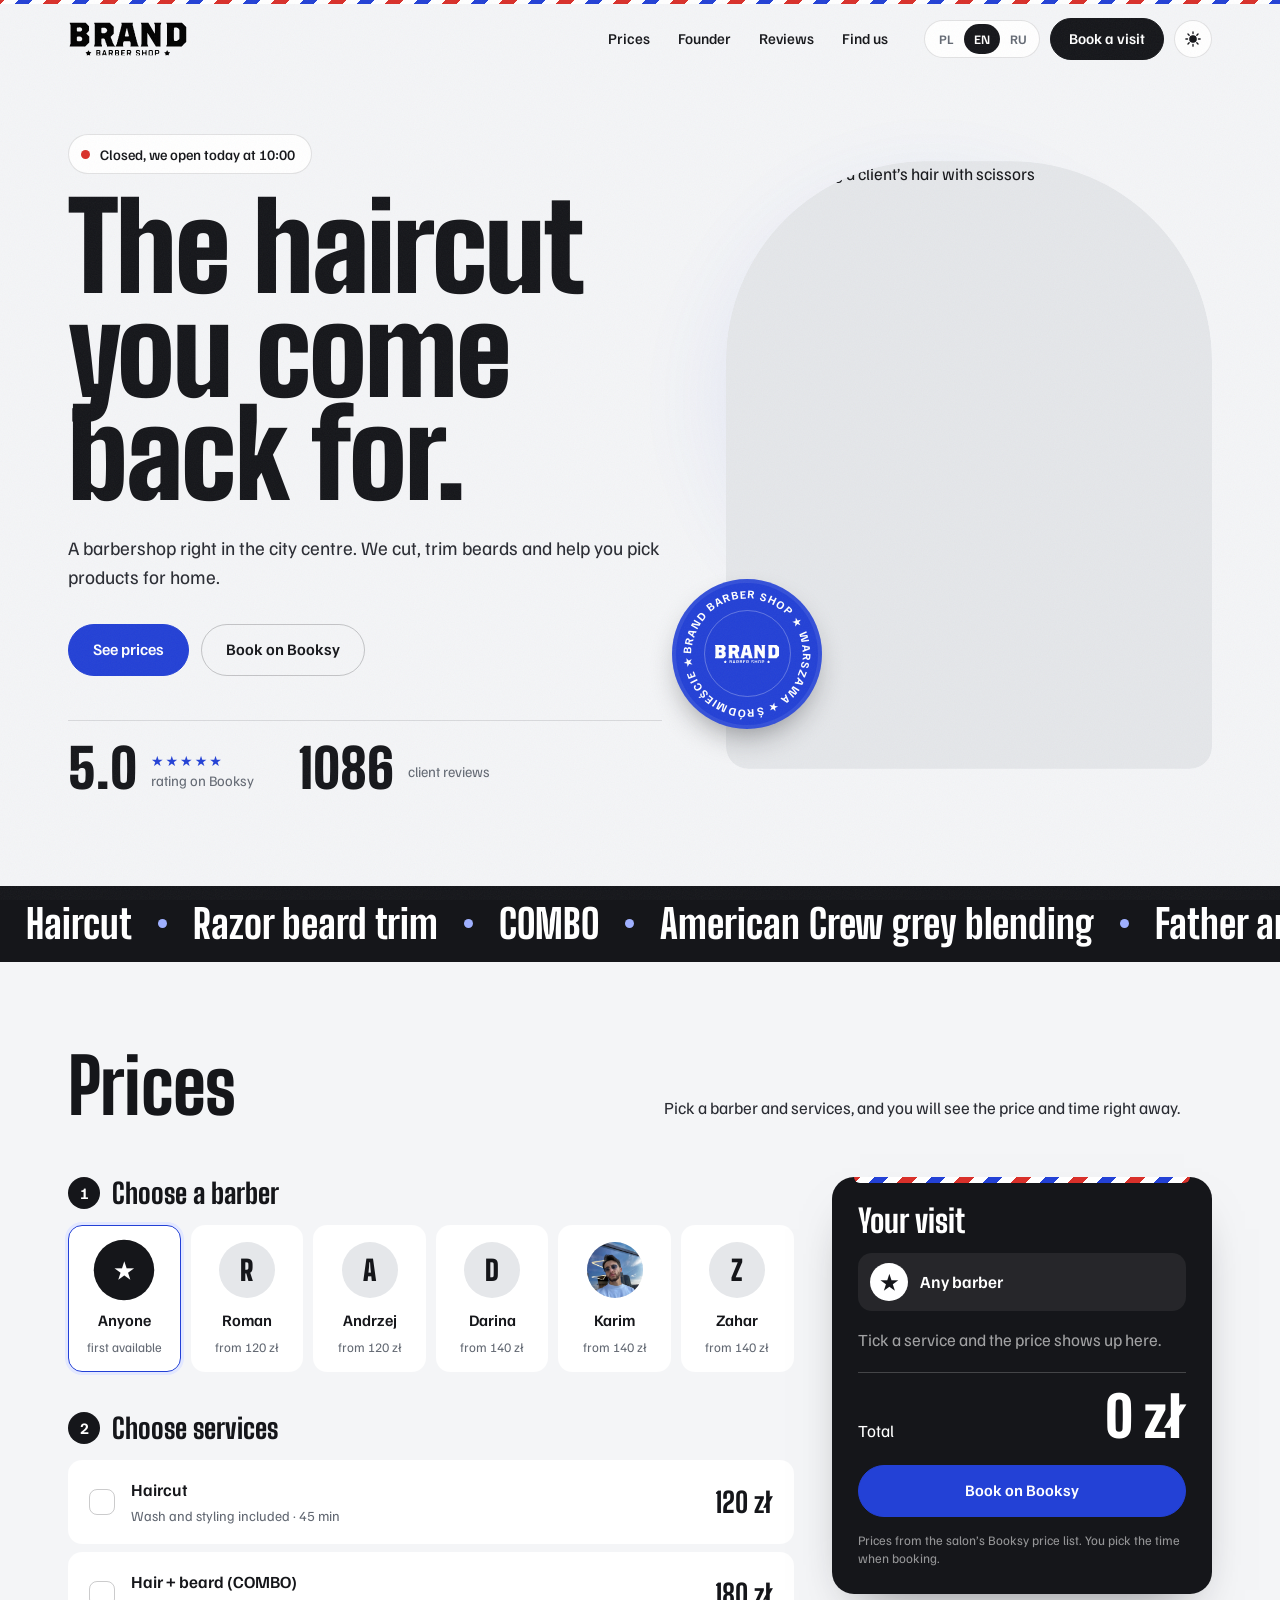
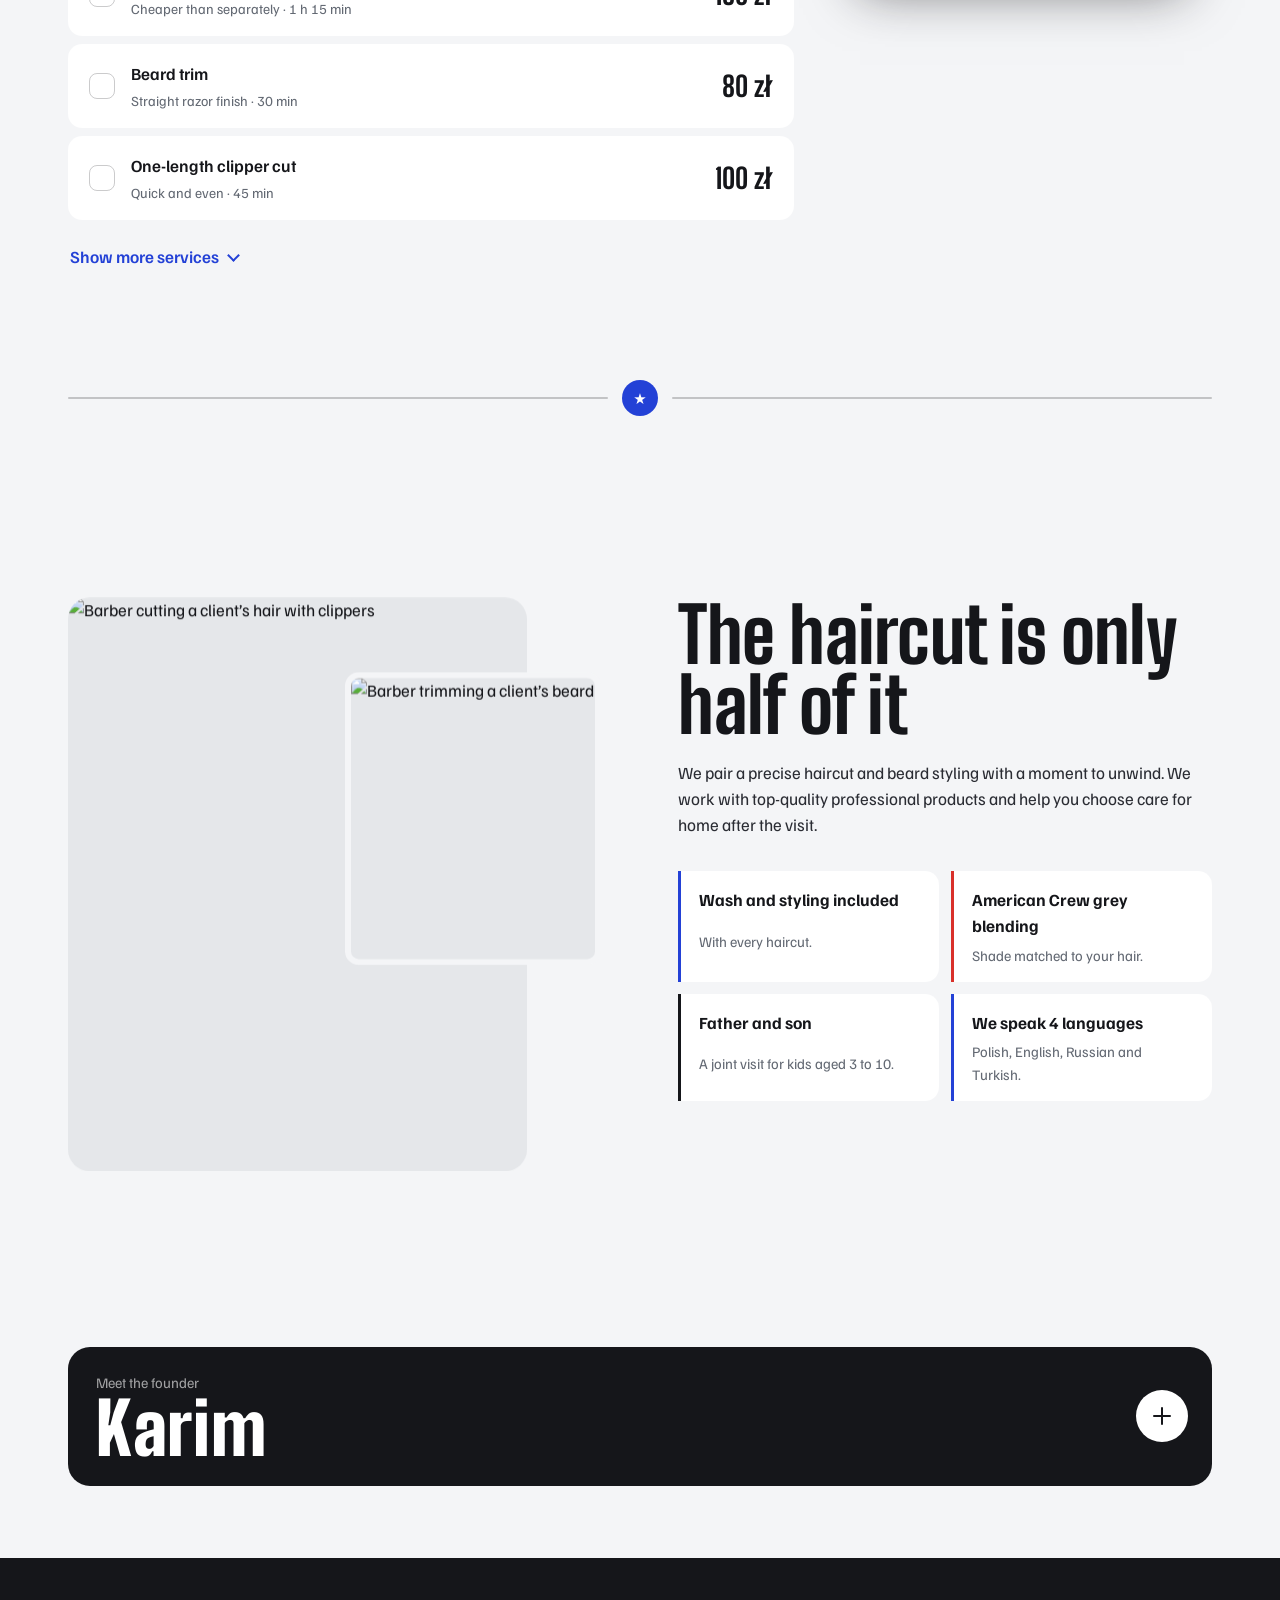
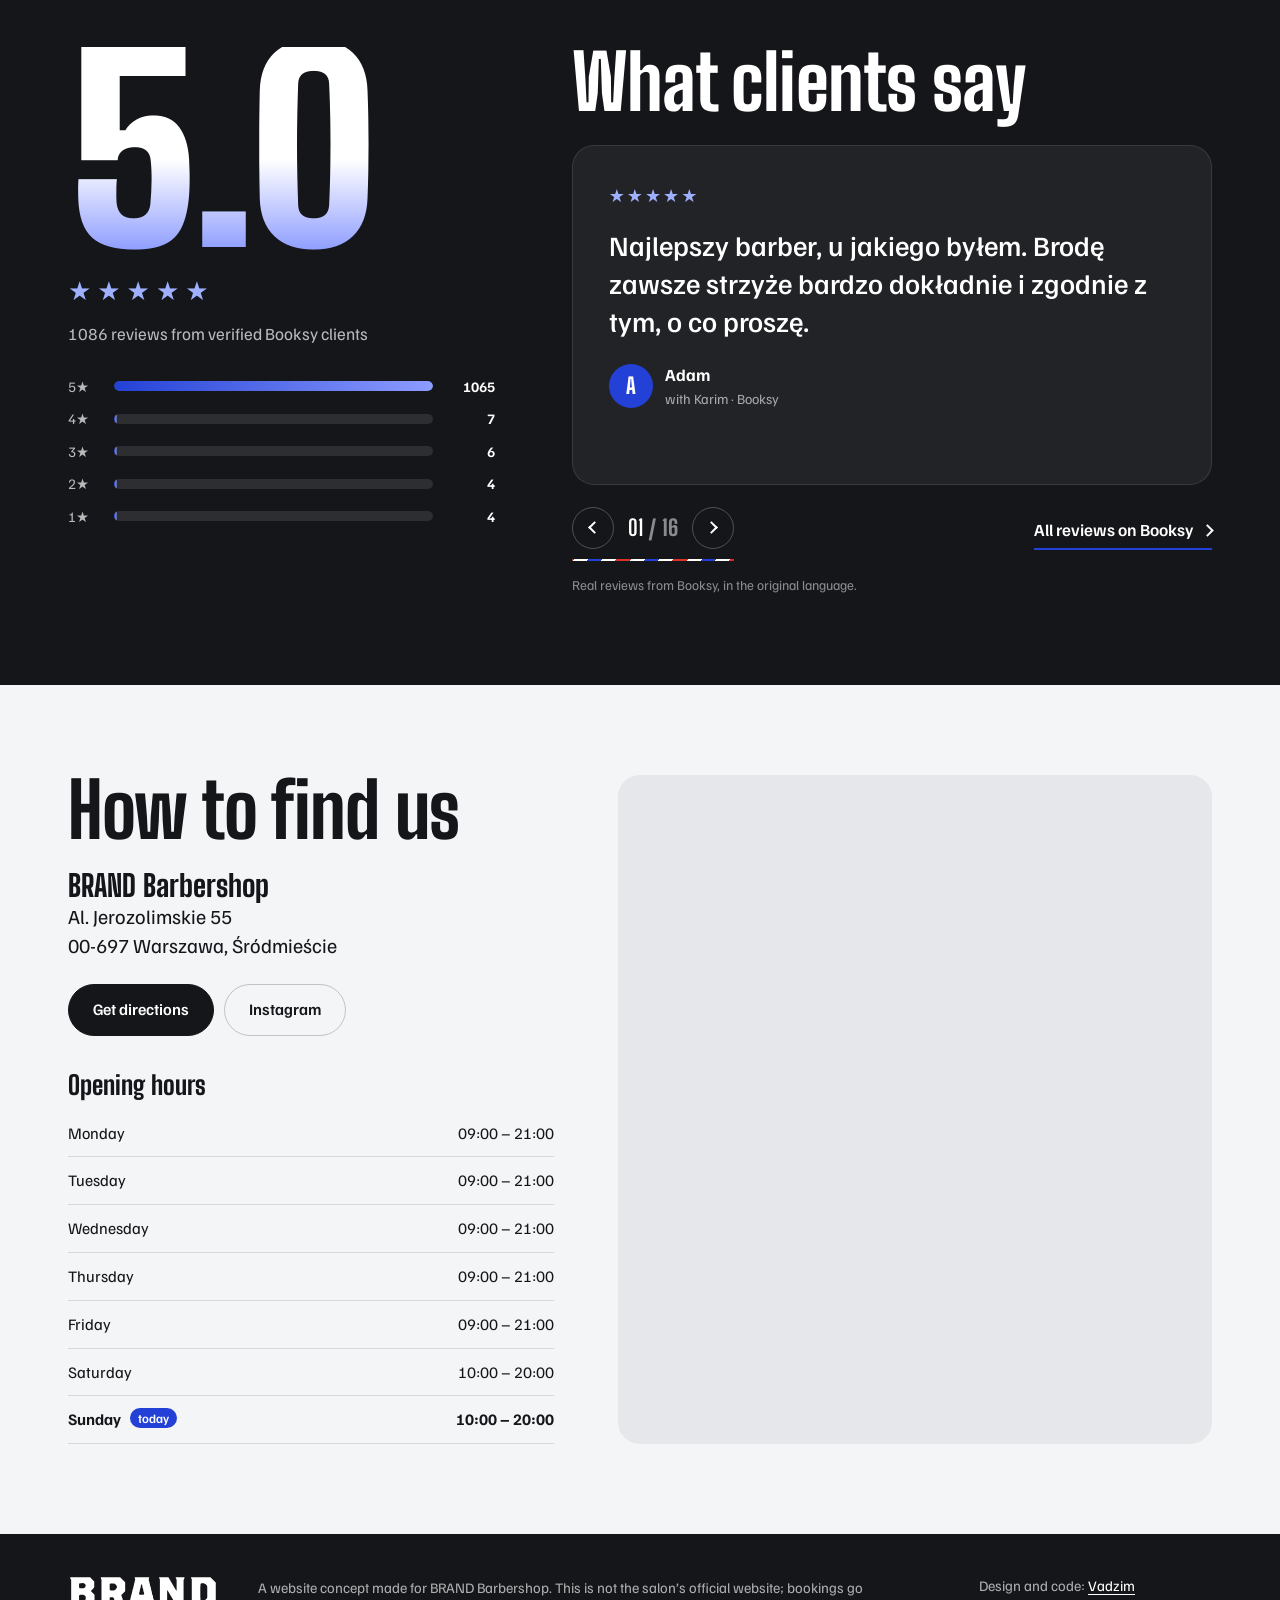
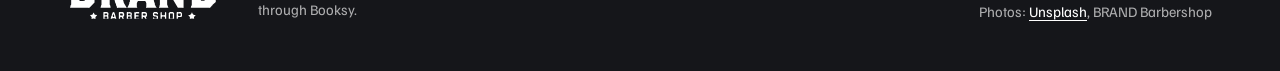
==== index.html @ 9d0cbeea "Bump asset version" ====
<!doctype html>
<html lang="pl">
<head>
  <meta charset="utf-8">
  <meta name="viewport" content="width=device-width, initial-scale=1">
  <title>BRAND Barbershop · Warszawa, Al. Jerozolimskie 55</title>
  <meta name="description" content="Barbershop w Śródmieściu. Strzyżenie włosów, broda, COMBO i odsiwianie. Policz cenę wizyty i zarezerwuj termin na Booksy.">
  <meta name="robots" content="noindex, nofollow">
  <meta name="theme-color" content="#15161a">
  <link rel="icon" href="assets/favicon.svg" type="image/svg+xml">
  <link rel="preconnect" href="https://fonts.googleapis.com">
  <link rel="preconnect" href="https://fonts.gstatic.com" crossorigin>
  <link rel="preconnect" href="https://images.unsplash.com">
  <link href="https://fonts.googleapis.com/css2?family=Big+Shoulders+Display:wght@700;800;900&family=Familjen+Grotesk:ital,wght@0,400;0,500;0,600;0,700;1,400&display=swap" rel="stylesheet">
  <link rel="stylesheet" href="css/style.css?v=13">
  <script>try{if(localStorage.getItem('brand.theme')==='dark')document.documentElement.dataset.theme='dark'}catch(e){}</script>
</head>
<body>
  <div class="intro" id="intro" aria-hidden="true">
    <div class="intro__in">
      <img src="assets/wordmark.svg" alt="">
      <span class="intro__line"></span>
    </div>
  </div>
  <a class="skip" href="#main" data-i18n="ui.skip">Przejdź do treści</a>
  <div class="pole" aria-hidden="true"><i id="progress"></i></div>

  <header class="topbar" id="topbar">
    <div class="topbar__inner">
      <a class="logo" href="#top" aria-label="BRAND Barbershop">
        <img src="assets/wordmark.svg" alt="" width="120" height="37">
      </a>

      <nav class="nav" id="nav" aria-label="Menu">
        <a href="#cennik" data-i18n="nav.prices">Cennik</a>
        <a href="#zalozyciel" data-i18n="nav.founder">Założyciel</a>
        <a href="#opinie" data-i18n="nav.reviews">Opinie</a>
        <a href="#kontakt" data-i18n="nav.visit">Dojazd</a>
      </nav>

      <div class="topbar__tools">
        <div class="langs" role="group" aria-label="Język / Language">
          <button type="button" data-lang="pl">PL</button>
          <button type="button" data-lang="en">EN</button>
          <button type="button" data-lang="ru">RU</button>
        </div>
        <a class="btn btn--dark btn--sm topbar__book" href="#cennik" data-i18n="ui.book">Umów wizytę</a>
        <button class="theme" id="themeBtn" type="button" data-i18n-aria="ui.theme" aria-label="Zmień motyw">
          <svg class="theme__sun" viewBox="0 0 24 24" aria-hidden="true"><circle cx="12" cy="12" r="4.2"/><path d="M12 2.5v2.2M12 19.3v2.2M2.5 12h2.2M19.3 12h2.2M5.3 5.3l1.6 1.6M17.1 17.1l1.6 1.6M5.3 18.7l1.6-1.6M17.1 6.9l1.6-1.6"/></svg>
          <svg class="theme__moon" viewBox="0 0 24 24" aria-hidden="true"><path d="M20 14.6A8.2 8.2 0 0 1 9.4 4a8.2 8.2 0 1 0 10.6 10.6Z"/></svg>
        </button>
        <button class="burger" id="burger" type="button" aria-controls="mmenu" aria-expanded="false" aria-label="Menu">
          <span></span><span></span>
        </button>
      </div>
    </div>
  </header>

  <div class="mm" id="mmenu" aria-hidden="true" inert>
    <nav class="mm__links" aria-label="Menu">
      <a href="#top" style="--i:0"><span data-i18n="nav.home">Strona główna</span><svg class="mm__arrow" viewBox="0 0 24 24" aria-hidden="true"><path d="M7 17 17 7M9 7h8v8"/></svg></a>
      <a href="#cennik" style="--i:1"><span data-i18n="nav.prices">Cennik</span><svg class="mm__arrow" viewBox="0 0 24 24" aria-hidden="true"><path d="M7 17 17 7M9 7h8v8"/></svg></a>
      <a href="#zalozyciel" style="--i:2"><span data-i18n="nav.founder">Założyciel</span><svg class="mm__arrow" viewBox="0 0 24 24" aria-hidden="true"><path d="M7 17 17 7M9 7h8v8"/></svg></a>
      <a href="#opinie" style="--i:3"><span data-i18n="nav.reviews">Opinie</span><svg class="mm__arrow" viewBox="0 0 24 24" aria-hidden="true"><path d="M7 17 17 7M9 7h8v8"/></svg></a>
      <a href="#kontakt" style="--i:4"><span data-i18n="nav.visit">Dojazd</span><svg class="mm__arrow" viewBox="0 0 24 24" aria-hidden="true"><path d="M7 17 17 7M9 7h8v8"/></svg></a>
    </nav>
    <div class="mm__extra">
      <p class="mm__status" id="mmStatus"></p>
      <a class="btn btn--accent btn--block" id="mmBook" href="#" target="_blank" rel="noopener" data-i18n="ui.booksy">Rezerwuj na Booksy</a>
      <div class="mm__social">
        <a href="https://www.instagram.com/barbershop_brand/" target="_blank" rel="noopener">
          <svg viewBox="0 0 24 24" aria-hidden="true"><path d="M4 8.5A2.5 2.5 0 0 1 6.5 6h1.8l1.4-2h4.6l1.4 2h1.8A2.5 2.5 0 0 1 20 8.5v9a2.5 2.5 0 0 1-2.5 2.5h-11A2.5 2.5 0 0 1 4 17.5Z"/><circle cx="12" cy="13" r="3.6"/></svg>
          <span>Instagram</span>
        </a>
        <a id="mmBooksy" href="#" target="_blank" rel="noopener">
          <svg viewBox="0 0 24 24" aria-hidden="true"><rect x="3.5" y="5" width="17" height="15.5" rx="3"/><path d="M3.5 10h17M8 3v4M16 3v4M9 15l2 2 4-4"/></svg>
          <span>Booksy</span>
        </a>
        <a href="https://www.google.com/maps/dir/?api=1&amp;destination=Aleje+Jerozolimskie+55,+00-697+Warszawa" target="_blank" rel="noopener">
          <svg viewBox="0 0 24 24" aria-hidden="true"><path d="M12 21s-6.5-5.6-6.5-11a6.5 6.5 0 0 1 13 0c0 5.4-6.5 11-6.5 11Z"/><circle cx="12" cy="10" r="2.4"/></svg>
          <span data-i18n="menu.map">Mapa</span>
        </a>
        <a href="tel:+48729499301">
          <svg viewBox="0 0 24 24" aria-hidden="true"><path d="M6.6 3.5h2.6l1.5 4-2 1.3a11 11 0 0 0 6.5 6.5l1.3-2 4 1.5v2.6a2 2 0 0 1-2.2 2A16.5 16.5 0 0 1 4.6 5.7a2 2 0 0 1 2-2.2Z"/></svg>
          <span data-i18n="menu.call">Zadzwoń</span>
        </a>
      </div>
      <p class="mm__addr">Al. Jerozolimskie 55, Warszawa</p>
      <img class="mm__mark" src="assets/wordmark.svg" alt="" aria-hidden="true">
    </div>
  </div>

  <main id="main">
    <section class="hero" id="top">
      <div class="hero__text">
        <p class="status" id="status"><i></i><span></span></p>
        <h1 class="hero__title" data-i18n="hero.title">Strzyżenie, po&nbsp;które się wraca.</h1>
        <p class="hero__lead" data-i18n="hero.lead">Barbershop w&nbsp;samym Śródmieściu. Strzyżemy, trymujemy brody i&nbsp;dobieramy kosmetyki do&nbsp;domu.</p>
        <div class="hero__cta">
          <a class="btn btn--accent" href="#cennik" data-i18n="hero.calc">Sprawdź ceny</a>
          <a class="btn btn--ghost" id="heroBooksy" href="#" target="_blank" rel="noopener" data-i18n="ui.booksy">Rezerwuj na Booksy</a>
        </div>
        <dl class="hero__facts">
          <div class="fact">
            <dt><b class="fact__big" data-count="5" data-decimals="1">5.0</b></dt>
            <dd><span class="stars" aria-hidden="true">★★★★★</span><span data-i18n="hero.rating">ocena na Booksy</span></dd>
          </div>
          <div class="fact">
            <dt><b class="fact__big" data-count="1086">1086</b></dt>
            <dd data-i18n="hero.reviews">opinii klientów</dd>
          </div>
        </dl>
      </div>

      <figure class="hero__media">
        <img src="https://images.unsplash.com/photo-1647140655214-e4a2d914971f?w=1100&q=80&auto=format&fit=crop" alt="" data-i18n-alt="hero.alt" width="1100" height="1375" fetchpriority="high">
        <div class="stamp" aria-hidden="true">
          <svg class="stamp__ring" viewBox="0 0 200 200">
            <defs><path id="ring" d="M100 100m-74 0a74 74 0 1 1 148 0a74 74 0 1 1-148 0"/></defs>
            <text><textPath href="#ring" textLength="462">BRAND BARBER SHOP ★ WARSZAWA ★ ŚRÓDMIEŚCIE ★</textPath></text>
          </svg>
          <span class="stamp__core"><img src="assets/wordmark.svg" alt=""></span>
        </div>
      </figure>
    </section>

    <div class="ticker" aria-hidden="true">
      <div class="ticker__track" id="ticker"></div>
    </div>

    <section class="section calc" id="cennik">
      <div class="section__head">
        <h2 class="h2"><span data-i18n="calc.title">Cennik</span></h2>
        <p class="section__lead" data-i18n="calc.lead">Wybierz barbera i&nbsp;usługi, a&nbsp;od razu zobaczysz cenę i&nbsp;czas wizyty.</p>
      </div>

      <div class="calc__grid">
        <div class="calc__main">
          <div class="step">
            <h3 class="step__title"><b>1</b><span data-i18n="calc.step1">Wybierz barbera</span></h3>
            <div class="barbers" id="barbers" role="radiogroup" data-i18n-aria="calc.step1"></div>
          </div>

          <div class="step">
            <h3 class="step__title"><b>2</b><span data-i18n="calc.step2">Wybierz usługi</span></h3>
            <div class="services" id="services"></div>
            <div class="more" id="more">
              <div class="more__inner">
                <div class="services" id="servicesMore"></div>
              </div>
            </div>
            <button class="more__btn" id="moreBtn" type="button" aria-expanded="false" aria-controls="more">
              <span data-i18n="calc.more">Pokaż więcej usług</span>
              <i aria-hidden="true"></i>
            </button>
          </div>
        </div>

        <aside class="bill" id="bill" aria-live="polite">
          <h3 class="bill__title" data-i18n="sum.title">Twoja wizyta</h3>
          <div class="bill__who" id="billWho"></div>
          <ul class="bill__list" id="billList"></ul>
          <p class="bill__empty" id="billEmpty" data-i18n="sum.empty">Zaznacz usługę, a&nbsp;tutaj pojawi się cena.</p>
          <div class="hint" id="hint" hidden>
            <p id="hintText"></p>
            <button class="btn btn--sm" id="hintBtn" type="button" data-i18n="hint.switch">Zamień na COMBO</button>
          </div>
          <div class="bill__total">
            <div>
              <span data-i18n="sum.total">Razem</span>
              <small id="billTime"></small>
            </div>
            <b><span id="billTotal">0</span> zł</b>
          </div>
          <a class="btn btn--accent btn--block" id="billBook" href="#" target="_blank" rel="noopener" data-i18n="ui.booksy">Rezerwuj na Booksy</a>
          <p class="bill__note" data-i18n="sum.note">Ceny z&nbsp;cennika salonu na&nbsp;Booksy. Termin wybierasz przy rezerwacji.</p>
        </aside>
      </div>
    </section>

    <div class="cut" aria-hidden="true">
      <span class="cut__line cut__line--l"></span>
      <span class="cut__mark">★</span>
      <span class="cut__line cut__line--r"></span>
    </div>


    <section class="section about" id="o-nas">
      <div class="about__media">
        <img class="about__img about__img--a" src="https://images.unsplash.com/photo-1648221122323-572c13a31663?w=1000&q=85&auto=format&fit=crop" alt="" data-i18n-alt="about.altCut" loading="lazy" width="900" height="1100">
        <img class="about__img about__img--b" src="https://images.unsplash.com/photo-1517832606299-7ae9b720a186?w=700&q=80&auto=format&fit=crop" alt="" data-i18n-alt="about.altBeard" loading="lazy" width="700" height="800">
      </div>
      <div class="about__text">
        <h2 class="h2" data-i18n="about.title">Strzyżenie to dopiero połowa</h2>
        <p data-i18n="about.p1">Perfekcyjne strzyżenie i&nbsp;stylizację brody łączymy z&nbsp;chwilą odpoczynku. Pracujemy na&nbsp;profesjonalnych kosmetykach najwyższej jakości.</p>
        <ul class="perks">
          <li><b data-i18n="about.k1">Mycie i&nbsp;modelowanie w&nbsp;cenie</b><span data-i18n="about.k1s">Przy każdym strzyżeniu włosów.</span></li>
          <li><b data-i18n="about.k2">Odsiwianie American Crew</b><span data-i18n="about.k2s">Kolor dobieramy do&nbsp;Twoich włosów.</span></li>
          <li><b data-i18n="about.k3">Ojciec i&nbsp;syn</b><span data-i18n="about.k3s">Wspólna wizyta dla dzieci od&nbsp;3 do&nbsp;10 lat.</span></li>
          <li><b data-i18n="about.k4">Mówimy w&nbsp;4 językach</b><span data-i18n="about.k4s">Polski, angielski, rosyjski i&nbsp;turecki.</span></li>
        </ul>
      </div>
    </section>
    <section class="founder" id="zalozyciel">
      <button class="founder__btn" id="founderBtn" type="button" aria-expanded="false" aria-controls="founderPanel">
        <span class="founder__label">
          <small data-i18n="founder.kicker">Poznaj założyciela</small>
          <b>Karim</b>
        </span>
        <i class="founder__plus" aria-hidden="true"></i>
      </button>
      <div class="founder__panel" id="founderPanel">
        <div class="founder__in">
          <div class="founder__card">
            <div class="founder__photo">
              <img src="assets/karim.webp" alt="Karim" width="560" height="652" loading="lazy">
            </div>
            <div class="founder__text">
              <p class="founder__role" data-i18n="founder.role">Założyciel BRAND Barbershop</p>
              <p data-i18n="founder.p1">Pasjonat kultury barberskiej. Uczy wszystkich nowych barberów BRAND i&nbsp;sam nadal strzyże.</p>
              <button class="btn btn--sm founder__book" id="founderBook" type="button" data-i18n="founder.book">Wybierz Karima</button>
            </div>
          </div>
        </div>
      </div>
    </section>

    <section class="reviews" id="opinie">
      <div class="reviews__inner">
        <div class="reviews__score">
          <b class="reviews__big" data-count="5" data-decimals="1">5.0</b>
          <span class="stars stars--lg" aria-hidden="true">★★★★★</span>
          <p data-i18n="reviews.count">1086 opinii od&nbsp;potwierdzonych klientów Booksy</p>
          <ul class="bars" id="bars"></ul>
        </div>

        <div class="quotes">
          <h2 class="h2" data-i18n="reviews.title">Co piszą klienci</h2>
          <div class="quotes__stage" id="quotes" aria-live="polite"></div>
          <div class="quotes__nav">
            <div class="quotes__dots" id="quoteDots"></div>
            <a class="link-arrow" id="reviewsLink" href="#" target="_blank" rel="noopener" data-i18n="reviews.link">Wszystkie opinie na Booksy</a>
          </div>
          <p class="quotes__note" data-i18n="reviews.note">Prawdziwe opinie z&nbsp;Booksy, w&nbsp;oryginalnym języku.</p>
        </div>
      </div>
    </section>

    <section class="section visit" id="kontakt">
      <div class="visit__info">
        <h2 class="h2" data-i18n="visit.title">Jak do nas trafić</h2>
        <address class="visit__addr">
          <b>BRAND Barbershop</b>
          Al. Jerozolimskie 55<br>
          00-697 Warszawa, Śródmieście
        </address>
        <div class="visit__actions">
          <a class="btn btn--dark" href="https://www.google.com/maps/dir/?api=1&amp;destination=Aleje+Jerozolimskie+55,+00-697+Warszawa" target="_blank" rel="noopener" data-i18n="visit.route">Wyznacz trasę</a>
          <a class="btn btn--ghost" href="https://www.instagram.com/barbershop_brand/" target="_blank" rel="noopener">Instagram</a>
        </div>
        <h3 class="h3" data-i18n="visit.hours">Godziny otwarcia</h3>
        <table class="hours" id="hours"></table>
      </div>
      <div class="visit__map">
        <iframe title="Mapa: Al. Jerozolimskie 55, Warszawa" src="https://www.google.com/maps?q=Aleje+Jerozolimskie+55,+00-697+Warszawa&amp;z=16&amp;output=embed" loading="lazy" referrerpolicy="no-referrer-when-downgrade"></iframe>
      </div>
    </section>
  </main>

  <footer class="footer">
    <div class="footer__inner">
      <img class="footer__logo" src="assets/wordmark.svg" alt="BRAND Barber Shop" width="150" height="46">
      <p class="footer__concept" data-i18n="footer.concept">Koncepcja strony przygotowana dla BRAND Barbershop. To nie jest oficjalna strona salonu, rezerwacje przyjmuje Booksy.</p>
      <p class="footer__credits">
        <span><span data-i18n="footer.made">Projekt i kod:</span> <a href="https://github.com/vadzim-dev" target="_blank" rel="noopener">Vadzim</a></span>
        <span><span data-i18n="footer.photos">Zdjęcia:</span> <a href="https://unsplash.com" target="_blank" rel="noopener">Unsplash</a>, BRAND Barbershop</span>
      </p>
    </div>
  </footer>

  <div class="dock" id="dock" aria-hidden="true">
    <div class="dock__sum">
      <span data-i18n="sum.total">Razem</span>
      <b><span id="dockTotal">0</span> zł</b>
    </div>
    <a class="btn btn--accent btn--sm" id="dockBook" href="#" target="_blank" rel="noopener" tabindex="-1" data-i18n="dock.book">Rezerwuj</a>
  </div>

  <script src="js/i18n.js?v=13"></script>
  <script src="js/main.js?v=13"></script>
</body>
</html>
---- css/style.css ----
:root {
  --ink: #15161a;
  --ink-2: #2a2c33;
  --steel: #636973;
  --concrete: #e5e7ea;
  --paper: #f4f5f7;
  --white: #ffffff;
  --cobalt: #2341d6;
  --cobalt-2: #1b33ad;
  --cobalt-soft: #e3e8ff;
  --sky: #9fb0ff;
  --signal: #d9302a;
  --line: rgba(21, 22, 26, .12);
  --line-strong: rgba(21, 22, 26, .22);

  --display: 'Big Shoulders Display', 'Arial Narrow', sans-serif;
  --text: 'Familjen Grotesk', system-ui, sans-serif;

  --r: 14px;
  --r-lg: 22px;
  --pad: clamp(16px, 4vw, 48px);
  --max: 1240px;
  --ease: cubic-bezier(.2, .7, .2, 1);
  --spring: cubic-bezier(.34, 1.56, .64, 1);
  --stripes: repeating-linear-gradient(-45deg, var(--signal) 0 10px, #fff 10px 20px, var(--cobalt) 20px 30px, #fff 30px 40px);
}

*,
*::before,
*::after {
  box-sizing: border-box;
}

html {
  scroll-behavior: smooth;
  scroll-padding-top: 84px;
  -webkit-text-size-adjust: 100%;
}

body {
  margin: 0;
  background: var(--paper);
  color: var(--ink);
  font: 400 17px/1.55 var(--text);
  -webkit-font-smoothing: antialiased;
  overflow-x: hidden;
}

img {
  display: block;
  max-width: 100%;
  height: auto;
}

a {
  color: inherit;
}

button {
  font: inherit;
  color: inherit;
  cursor: pointer;
}

:focus-visible {
  outline: 3px solid var(--cobalt);
  outline-offset: 3px;
  border-radius: 4px;
}

.skip {
  position: absolute;
  left: 12px;
  top: -60px;
  z-index: 100;
  padding: 10px 14px;
  background: var(--ink);
  color: var(--white);
  border-radius: 8px;
  text-decoration: none;
}

.skip:focus {
  top: 12px;
}

.pole {
  position: fixed;
  inset: 0 0 auto;
  height: 4px;
  z-index: 60;
  background: var(--stripes);
  background-size: 57px 4px;
  animation: pole 2.4s linear infinite;
}

.pole i {
  position: absolute;
  inset: 0;
  background: var(--ink);
  transform: scaleX(0);
  transform-origin: left;
}

@keyframes pole {
  to {
    background-position: 57px 0;
  }
}

.h2 {
  margin: 0;
  font: 800 clamp(40px, 6vw, 76px)/.92 var(--display);
  letter-spacing: -.01em;
}

.h3 {
  margin: 36px 0 12px;
  font: 800 26px/1 var(--display);
}

.btn {
  --bg: var(--ink);
  --fg: var(--white);
  --fill: var(--ink-2);
  position: relative;
  display: inline-flex;
  align-items: center;
  justify-content: center;
  gap: 8px;
  min-height: 52px;
  padding: 0 24px;
  border: 1.5px solid var(--bg);
  border-radius: 999px;
  background: var(--bg);
  color: var(--fg);
  font-weight: 600;
  font-size: 16px;
  text-decoration: none;
  white-space: nowrap;
  overflow: hidden;
  isolation: isolate;
  transition: transform .25s var(--spring), border-color .25s, color .25s, translate .45s var(--ease);
}

.btn::after {
  content: '';
  position: absolute;
  inset: 0;
  z-index: -1;
  background: var(--fill);
  transform: translateY(101%);
  transition: transform .35s var(--ease);
}

.btn:hover::after {
  transform: none;
}

.btn:hover {
  transform: translateY(-2px);
}

.btn:active {
  transform: scale(.97);
}

.btn--sm {
  min-height: 42px;
  padding: 0 18px;
  font-size: 15px;
}

.btn--block {
  width: 100%;
}

.btn--accent {
  --bg: var(--cobalt);
  --fill: var(--cobalt-2);
}

.btn--ghost {
  --bg: transparent;
  --fg: var(--ink);
  --fill: var(--ink);
  border-color: var(--line-strong);
}

.btn--ghost:hover {
  color: var(--white);
  border-color: var(--ink);
}

.topbar {
  position: sticky;
  top: 4px;
  z-index: 50;
  transition: background-color .3s, box-shadow .3s;
}

.topbar.is-scrolled {
  background: rgba(244, 245, 247, .88);
  backdrop-filter: blur(14px);
  -webkit-backdrop-filter: blur(14px);
  box-shadow: 0 1px 0 var(--line);
}

.topbar__inner {
  display: flex;
  align-items: center;
  gap: 24px;
  max-width: var(--max);
  margin: 0 auto;
  padding: 14px var(--pad);
}

.logo {
  display: block;
  transition: transform .3s var(--spring);
}

.logo:hover {
  transform: rotate(-3deg) scale(1.04);
}

.logo img {
  width: 120px;
}

.nav {
  display: flex;
  gap: 4px;
  margin-left: auto;
}

.nav a {
  padding: 8px 12px;
  border-radius: 999px;
  text-decoration: none;
  font-weight: 500;
  font-size: 15px;
  transition: background-color .2s;
}

.nav a:hover {
  background: rgba(21, 22, 26, .06);
}

.topbar__tools {
  display: flex;
  align-items: center;
  gap: 10px;
}

.langs {
  display: flex;
  padding: 3px;
  border: 1px solid var(--line);
  border-radius: 999px;
  background: var(--white);
}

.langs button {
  min-width: 36px;
  height: 30px;
  padding: 0 6px;
  border: 0;
  border-radius: 999px;
  background: none;
  font-size: 13px;
  font-weight: 600;
  color: var(--steel);
  transition: background-color .2s, color .2s;
}

.langs button[aria-pressed='true'] {
  background: var(--ink);
  color: var(--white);
}

.burger {
  display: none;
  width: 44px;
  height: 44px;
  border: 1px solid var(--line);
  border-radius: 50%;
  background: var(--white);
  place-items: center;
  align-content: center;
  gap: 6px;
}

.burger span {
  display: block;
  width: 18px;
  height: 2px;
  background: var(--ink);
  border-radius: 2px;
  transition: transform .3s var(--ease);
}

.burger[aria-expanded='true'] span:first-child {
  transform: translateY(4px) rotate(45deg);
}

.burger[aria-expanded='true'] span:last-child {
  transform: translateY(-4px) rotate(-45deg);
}

.hero {
  display: grid;
  grid-template-columns: minmax(0, 1.1fr) minmax(0, .9fr);
  gap: clamp(28px, 5vw, 72px);
  align-items: center;
  max-width: var(--max);
  margin: 0 auto;
  padding: clamp(28px, 5vw, 64px) var(--pad) clamp(48px, 7vw, 96px);
}

.status {
  display: inline-flex;
  align-items: center;
  gap: 10px;
  margin: 0 0 22px;
  padding: 8px 16px 8px 12px;
  border-radius: 999px;
  background: var(--white);
  border: 1px solid var(--line);
  font-size: 14.5px;
  font-weight: 500;
}

.status i {
  position: relative;
  width: 9px;
  height: 9px;
  border-radius: 50%;
  background: var(--signal);
}

.status.is-open i {
  background: #1f9d55;
}

.status.is-open i::after {
  content: '';
  position: absolute;
  inset: -4px;
  border-radius: 50%;
  border: 2px solid #1f9d55;
  animation: ping 1.8s var(--ease) infinite;
}

@keyframes ping {
  from {
    transform: scale(.5);
    opacity: 1;
  }
  to {
    transform: scale(1.6);
    opacity: 0;
  }
}

.hero__title {
  margin: 0;
  font: 900 clamp(60px, 9.4vw, 136px)/.86 var(--display);
  letter-spacing: -.015em;
}

.hero__lead {
  max-width: 32em;
  margin: 26px 0 0;
  font-size: clamp(17px, 1.5vw, 19px);
  color: var(--ink-2);
}

.hero__cta {
  display: flex;
  flex-wrap: wrap;
  gap: 12px;
  margin-top: 32px;
}

.hero__facts {
  display: flex;
  flex-wrap: wrap;
  gap: 18px 44px;
  margin: 44px 0 0;
  padding-top: 26px;
  border-top: 1px solid var(--line);
}

.fact {
  display: flex;
  align-items: center;
  gap: 14px;
}

.fact dt,
.fact dd {
  margin: 0;
}

.fact__big {
  display: inline-block;
  min-width: 2ch;
  font: 900 54px/.8 var(--display);
  font-variant-numeric: tabular-nums;
}

.fact dd {
  display: grid;
  font-size: 14.5px;
  line-height: 1.35;
  color: var(--steel);
}

.stars {
  color: var(--cobalt);
  letter-spacing: 2px;
  font-size: 14px;
}

.hero__media {
  position: relative;
  margin: 0;
}

.hero__media > img:first-child {
  width: 100%;
  aspect-ratio: 4 / 5;
  object-fit: cover;
  border-radius: 200px 200px var(--r-lg) var(--r-lg);
  background: var(--concrete);
}

.stamp {
  position: absolute;
  left: -54px;
  bottom: 40px;
  display: grid;
  place-items: center;
  width: 150px;
  height: 150px;
  border-radius: 50%;
  background: var(--cobalt);
  box-shadow: 0 14px 30px -10px rgba(21, 22, 26, .45), inset 0 0 0 4px rgba(255, 255, 255, .08);
}

.stamp__ring {
  position: absolute;
  inset: 0;
  width: 100%;
  height: 100%;
  animation: spin 22s linear infinite;
}

.stamp__ring text {
  fill: var(--white);
  font: 700 15.5px var(--text);
  letter-spacing: 1.5px;
}

.stamp__core {
  position: relative;
  display: grid;
  place-items: center;
  width: 58%;
  aspect-ratio: 1;
  border-radius: 50%;
  border: 1px solid rgba(255, 255, 255, .28);
}

.stamp__core img {
  display: block;
  width: 78%;
  height: auto;
  filter: invert(1);
}

@keyframes spin {
  to {
    transform: rotate(360deg);
  }
}

.ticker {
  overflow: hidden;
  background: var(--ink);
  color: var(--white);
  padding: 18px 0;
}

.ticker__track {
  display: flex;
  align-items: center;
  width: max-content;
  animation: slide 36s linear infinite;
}

.ticker__track span {
  padding: 0 26px;
  font: 800 clamp(26px, 3.2vw, 40px)/1 var(--display);
  white-space: nowrap;
}

.ticker__dot {
  flex: none;
  width: 9px;
  height: 9px;
  border-radius: 50%;
  background: var(--sky);
}

@keyframes slide {
  to {
    transform: translateX(-50%);
  }
}

.section {
  max-width: var(--max);
  margin: 0 auto;
  padding: clamp(52px, 7vw, 96px) var(--pad);
}

.section__head {
  display: grid;
  grid-template-columns: minmax(0, 1fr) minmax(0, 1fr);
  gap: 18px 48px;
  align-items: end;
  margin-bottom: clamp(32px, 5vw, 56px);
}

.section__lead {
  max-width: 32em;
  margin: 0;
  color: var(--ink-2);
}

.calc__grid {
  display: grid;
  grid-template-columns: minmax(0, 1fr) 380px;
  gap: clamp(20px, 3vw, 40px);
  align-items: start;
}

.step + .step {
  margin-top: 40px;
}

.step__title {
  display: flex;
  align-items: center;
  gap: 12px;
  margin: 0 0 16px;
  font: 800 28px/1 var(--display);
}

.step__title b {
  display: grid;
  place-items: center;
  width: 32px;
  height: 32px;
  border-radius: 50%;
  background: var(--ink);
  color: var(--white);
  font: 700 16px/1 var(--text);
}

.barbers {
  display: grid;
  grid-template-columns: repeat(6, minmax(0, 1fr));
  gap: 10px;
}

.barber {
  display: grid;
  justify-items: center;
  gap: 4px;
  padding: 16px 8px 14px;
  border: 1.5px solid transparent;
  border-radius: var(--r);
  background: var(--white);
  text-align: center;
  transition: border-color .25s, transform .3s var(--spring), box-shadow .3s;
}

.barber:hover {
  transform: translateY(-4px);
  box-shadow: 0 14px 26px -18px rgba(21, 22, 26, .5);
}

.barber b {
  margin-top: 6px;
  font-weight: 600;
  font-size: 16px;
}

.barber small {
  font-size: 13px;
  color: var(--steel);
}

.barber.is-on {
  border-color: var(--cobalt);
  box-shadow: 0 0 0 3px var(--cobalt-soft);
}

.barber__ava {
  display: grid;
  place-items: center;
  width: 56px;
  height: 56px;
  border-radius: 50%;
  overflow: hidden;
  background: var(--concrete);
  font: 900 28px/1 var(--display);
  transition: transform .4s var(--spring), background-color .25s, color .25s;
}

.barber__ava img {
  width: 100%;
  height: 100%;
  object-fit: cover;
  object-position: 50% 12%;
}

.barber__ava--any {
  display: grid;
  place-items: center;
  font-size: 20px;
  line-height: 1;
}

.barber.is-on .barber__ava {
  background: var(--ink);
  color: var(--white);
  transform: scale(1.08);
}

.services {
  display: grid;
  gap: 8px;
}

.svc {
  display: grid;
  grid-template-columns: auto minmax(0, 1fr) auto;
  gap: 16px;
  align-items: center;
  padding: 16px 20px;
  border: 1.5px solid transparent;
  border-radius: var(--r);
  background: var(--white);
  cursor: pointer;
  transition: border-color .2s, transform .25s var(--spring), box-shadow .25s;
}

.svc:hover {
  transform: translateX(4px);
  box-shadow: 0 6px 18px -10px rgba(21, 22, 26, .35);
}

.svc input {
  position: absolute;
  opacity: 0;
  pointer-events: none;
}

.svc__box {
  position: relative;
  width: 26px;
  height: 26px;
  border: 1.5px solid var(--line-strong);
  border-radius: 8px;
  transition: background-color .2s, border-color .2s;
}

.svc__box::after {
  content: '';
  position: absolute;
  left: 8px;
  top: 3px;
  width: 6px;
  height: 12px;
  border: solid var(--white);
  border-width: 0 2.5px 2.5px 0;
  transform: rotate(45deg) scale(0);
  transition: transform .3s var(--spring);
}

.svc.is-on {
  border-color: var(--cobalt);
}

.svc.is-on .svc__box {
  background: var(--cobalt);
  border-color: var(--cobalt);
}

.svc.is-on .svc__box::after {
  transform: rotate(45deg) scale(1);
}

.svc input:focus-visible + .svc__box {
  outline: 3px solid var(--cobalt);
  outline-offset: 3px;
}

.svc__text {
  display: grid;
  gap: 2px;
}

.svc__text b {
  font-weight: 600;
  font-size: 17px;
}

.svc__text small {
  font-size: 14px;
  color: var(--steel);
}

.svc__price {
  font: 800 28px/1 var(--display);
  white-space: nowrap;
}

.svc__price.is-flip {
  animation: flip .5s var(--spring);
}

@keyframes flip {
  from {
    transform: translateY(-60%) rotateX(80deg);
    opacity: 0;
    color: var(--cobalt);
  }
  to {
    transform: none;
    opacity: 1;
  }
}

.more {
  display: grid;
  grid-template-rows: 0fr;
  transition: grid-template-rows .55s var(--ease);
}

.more.is-open {
  grid-template-rows: 1fr;
}

.more__inner {
  overflow: hidden;
  min-height: 0;
}

.more__inner .services {
  padding-top: 8px;
}

.more__btn {
  display: inline-flex;
  align-items: center;
  gap: 10px;
  margin-top: 14px;
  padding: 10px 2px;
  border: 0;
  background: none;
  font-weight: 600;
  color: var(--cobalt);
}

.more__btn i {
  width: 9px;
  height: 9px;
  border: solid currentColor;
  border-width: 0 2px 2px 0;
  transform: translateY(-2px) rotate(45deg);
  transition: transform .35s var(--spring);
}

.more__btn[aria-expanded='true'] i {
  transform: translateY(2px) rotate(-135deg);
}

.bill {
  position: sticky;
  top: 96px;
  padding: 28px 26px 26px;
  border-radius: var(--r-lg);
  background: var(--ink);
  color: var(--white);
  box-shadow: 0 24px 50px -28px rgba(21, 22, 26, .6);
}

.bill::before {
  content: '';
  position: absolute;
  left: 22px;
  right: 22px;
  top: 0;
  height: 6px;
  border-radius: 0 0 6px 6px;
  background: var(--stripes);
  background-size: 57px 6px;
  animation: pole 2.4s linear infinite;
}

.bill__title {
  margin: 0;
  font: 800 32px/1 var(--display);
}

.bill__who {
  display: flex;
  align-items: center;
  gap: 12px;
  margin-top: 16px;
  padding: 10px 12px;
  border-radius: var(--r);
  background: rgba(255, 255, 255, .07);
  font-weight: 600;
}

.bill__who .barber__ava {
  width: 38px;
  height: 38px;
  font-size: 20px;
  background: var(--white);
  color: var(--ink);
}

.bill__list {
  list-style: none;
  margin: 14px 0 0;
  padding: 0;
}

.bill__list li {
  display: grid;
  grid-template-columns: 1fr auto auto;
  gap: 10px;
  align-items: center;
  padding: 10px 0;
  border-bottom: 1px dashed rgba(255, 255, 255, .18);
  animation: line-in .4s var(--ease);
}

@keyframes line-in {
  from {
    opacity: 0;
    transform: translateX(-10px);
  }
}

.bill__list b {
  font-weight: 600;
}

.bill__x {
  width: 26px;
  height: 26px;
  border: 0;
  border-radius: 50%;
  background: rgba(255, 255, 255, .08);
  color: rgba(255, 255, 255, .7);
  line-height: 1;
  transition: background-color .2s, transform .2s;
}

.bill__x:hover {
  background: var(--signal);
  color: var(--white);
  transform: rotate(90deg);
}

.bill__empty {
  margin: 16px 0 0;
  color: rgba(255, 255, 255, .6);
}

.hint {
  display: grid;
  grid-template-columns: 1fr auto;
  gap: 12px;
  align-items: center;
  margin-top: 16px;
  padding: 14px;
  border-radius: var(--r);
  background: var(--cobalt);
  animation: line-in .4s var(--ease);
}

.hint[hidden] {
  display: none;
}

.hint p {
  margin: 0;
  font-size: 14.5px;
  line-height: 1.45;
}

.hint .btn {
  --bg: var(--white);
  --fg: var(--ink);
  --fill: var(--concrete);
}

.bill__total {
  display: flex;
  align-items: flex-end;
  justify-content: space-between;
  margin: 18px 0 20px;
  padding-top: 16px;
  border-top: 1px solid rgba(255, 255, 255, .2);
}

.bill__total div {
  display: grid;
}

.bill__total small {
  color: rgba(255, 255, 255, .6);
  font-size: 14px;
}

.bill__total > b {
  font: 900 56px/1 var(--display);
}

#billTotal {
  display: inline-block;
  font-variant-numeric: tabular-nums;
}

#billTotal.is-bump {
  animation: bump .5s var(--spring);
}

@keyframes bump {
  40% {
    transform: scale(1.12);
    color: var(--sky);
  }
}

.bill__note {
  margin: 14px 0 0;
  font-size: 13px;
  line-height: 1.45;
  color: rgba(255, 255, 255, .55);
}

.cut {
  display: grid;
  grid-template-columns: minmax(0, 1fr) auto minmax(0, 1fr);
  align-items: center;
  gap: 14px;
  max-width: var(--max);
  height: 56px;
  margin: 0 auto;
  padding: 0 var(--pad);
}

.cut.reveal {
  opacity: 1;
  transform: none;
}

.cut__line {
  position: relative;
  height: 2px;
  overflow: hidden;
  border-radius: 2px;
  background: var(--line-strong);
  transform: scaleX(0);
  transition: transform 1.2s cubic-bezier(.16, 1, .3, 1) .15s;
}

.cut__line--l {
  transform-origin: 100% 50%;
}

.cut__line--r {
  transform-origin: 0 50%;
}

.cut__line::after {
  content: '';
  position: absolute;
  top: 0;
  left: 0;
  width: 45%;
  height: 100%;
  background: linear-gradient(90deg, transparent, var(--cobalt), transparent);
  transform: translateX(-100%);
  animation: sweep 3.2s cubic-bezier(.45, 0, .55, 1) infinite;
  will-change: transform;
}

.cut__line--l::after {
  animation-direction: reverse;
}

@keyframes sweep {
  from { transform: translateX(-100%); }
  to { transform: translateX(230%); }
}

.cut__mark {
  position: relative;
  display: grid;
  place-items: center;
  width: 36px;
  height: 36px;
  border-radius: 50%;
  background: var(--cobalt);
  color: #fff;
  font-size: 15px;
  line-height: 1;
  transform: scale(0) rotate(-120deg);
  transition: transform .9s cubic-bezier(.34, 1.56, .64, 1);
}

.cut__mark::after {
  content: '';
  position: absolute;
  inset: 0;
  border-radius: 50%;
  border: 1.5px solid var(--cobalt);
  opacity: 0;
  animation: ripple 3.2s ease-out infinite;
  will-change: transform, opacity;
}

@keyframes ripple {
  0% { transform: scale(1); opacity: .55; }
  70%, 100% { transform: scale(2.1); opacity: 0; }
}

.cut.is-in .cut__line,
.cut.is-in .cut__mark {
  transform: none;
}

@media (prefers-reduced-motion: reduce) {
  .cut__line,
  .cut__mark {
    transform: none;
    transition: none;
  }

  .cut__line::after,
  .cut__mark::after {
    animation: none;
  }
}

.founder {
  max-width: var(--max);
  margin: 0 auto;
  padding: clamp(40px, 6vw, 72px) var(--pad);
}

.founder__btn {
  position: relative;
  display: flex;
  align-items: center;
  justify-content: space-between;
  width: 100%;
  padding: 24px 24px 24px 28px;
  border: 0;
  border-radius: var(--r-lg);
  background: var(--ink);
  color: var(--white);
  text-align: left;
  overflow: hidden;
  isolation: isolate;
  transition: border-radius .7s var(--ease), transform .3s var(--spring);
}

.founder__btn::before {
  content: '';
  position: absolute;
  inset: 0;
  z-index: -1;
  background: radial-gradient(circle at var(--mx, 85%) 50%, rgba(255, 255, 255, .12), transparent 55%);
  opacity: 0;
  transition: opacity .4s;
}

.founder__btn:hover::before {
  opacity: 1;
}

.founder__btn:active {
  transform: scale(.985);
}

.founder__label {
  display: grid;
}

.founder__label small {
  font-size: 14.5px;
  color: rgba(255, 255, 255, .6);
}

.founder__label b {
  font: 900 clamp(48px, 7vw, 72px)/.95 var(--display);
  letter-spacing: .01em;
  transition: letter-spacing .7s var(--ease);
}

.founder.is-open .founder__label b {
  letter-spacing: .06em;
}

.founder__plus {
  position: relative;
  flex: none;
  width: 52px;
  height: 52px;
  border-radius: 50%;
  background: var(--white);
  transition: transform .7s var(--spring), background-color .4s;
}

.founder__plus::before,
.founder__plus::after {
  content: '';
  position: absolute;
  left: 50%;
  top: 50%;
  width: 18px;
  height: 2px;
  margin: -1px 0 0 -9px;
  border-radius: 2px;
  background: var(--ink);
  transition: transform .5s var(--spring);
}

.founder__plus::after {
  transform: rotate(90deg);
}

.founder__btn:hover .founder__plus {
  transform: rotate(90deg);
}

.founder.is-open .founder__btn {
  border-radius: var(--r-lg) var(--r-lg) 0 0;
}

.founder.is-open .founder__plus {
  transform: rotate(135deg);
}

.founder__panel {
  display: grid;
  grid-template-rows: 0fr;
  transition: grid-template-rows .8s var(--ease);
}

.founder.is-open .founder__panel {
  grid-template-rows: 1fr;
}

.founder__in {
  min-height: 0;
  overflow: hidden;
  border-radius: 0 0 var(--r-lg) var(--r-lg);
  background: var(--ink);
}

.founder__card {
  display: grid;
  grid-template-columns: 180px minmax(0, 1fr);
  gap: 28px;
  align-items: center;
  padding: 4px 28px 28px;
  color: var(--white);
}

.founder__photo {
  overflow: hidden;
  border-radius: 14px;
  background: var(--ink-2);
  clip-path: inset(0 0 100% 0 round 14px);
  transition: clip-path 1s var(--ease) .15s;
}

.founder.is-open .founder__photo {
  clip-path: inset(0 0 0 0 round 14px);
}

.founder__photo img {
  width: 100%;
  aspect-ratio: 4 / 5;
  object-fit: cover;
  object-position: 50% 18%;
  filter: grayscale(1) contrast(1.1) brightness(.95);
  transform: scale(1.25);
  transition: transform 1.6s var(--ease) .15s;
}

.founder.is-open .founder__photo img {
  transform: scale(1);
}

.founder__text > * {
  opacity: 0;
  transform: translateY(18px);
  filter: blur(6px);
  transition: opacity .6s var(--ease), transform .8s var(--ease), filter .6s var(--ease);
}

.founder.is-open .founder__text > * {
  opacity: 1;
  transform: none;
  filter: none;
}

.founder.is-open .founder__text > :nth-child(1) { transition-delay: .35s; }
.founder.is-open .founder__text > :nth-child(2) { transition-delay: .45s; }
.founder.is-open .founder__text > :nth-child(3) { transition-delay: .55s; }

.founder__text p {
  margin: 0 0 14px;
  max-width: 34em;
  font-size: 17px;
  color: rgba(255, 255, 255, .75);
}

.founder__text .founder__role {
  margin-bottom: 6px;
  font-weight: 600;
  color: var(--white);
}

.founder__book {
  --bg: var(--white);
  --fg: var(--ink);
  --fill: var(--concrete);
}

.about {
  display: grid;
  grid-template-columns: minmax(0, 1fr) minmax(0, 1fr);
  gap: clamp(32px, 6vw, 88px);
  align-items: center;
}

.about__media {
  position: relative;
  padding: 0 14% 18% 0;
}

.about__img {
  width: 100%;
  object-fit: cover;
  background: var(--concrete);
}

.about__img--a {
  aspect-ratio: 4 / 5;
  border-radius: var(--r-lg);
}

.about__img--b {
  position: absolute;
  right: 0;
  bottom: 0;
  width: 48%;
  aspect-ratio: 7 / 8;
  border-radius: var(--r);
  border: 6px solid var(--paper);
}

.about__text p {
  margin: 20px 0 0;
  max-width: 34em;
  color: var(--ink-2);
}

.perks {
  display: grid;
  grid-template-columns: 1fr 1fr;
  gap: 12px;
  margin: 32px 0 0;
  padding: 0;
  list-style: none;
}

.perks li {
  display: grid;
  gap: 4px;
  padding: 16px 18px;
  border-left: 3px solid var(--cobalt);
  background: var(--white);
  border-radius: 0 var(--r) var(--r) 0;
  transition: transform .3s var(--spring);
}

.perks li:hover {
  transform: translateY(-3px);
}

.perks li:nth-child(2) {
  border-color: var(--signal);
}

.perks li:nth-child(3) {
  border-color: var(--ink);
}

.perks span {
  font-size: 14.5px;
  color: var(--steel);
}

.reviews {
  background: var(--ink);
  color: var(--white);
}

.reviews__inner {
  display: grid;
  grid-template-columns: minmax(0, .8fr) minmax(0, 1.2fr);
  gap: clamp(32px, 6vw, 88px);
  align-items: start;
  max-width: var(--max);
  margin: 0 auto;
  padding: clamp(52px, 7vw, 96px) var(--pad);
}

.reviews__big {
  display: block;
  font: 900 clamp(150px, 20vw, 260px)/.8 var(--display);
  letter-spacing: -.03em;
  background: linear-gradient(180deg, var(--white) 55%, #8d9cff);
  -webkit-background-clip: text;
  background-clip: text;
  color: transparent;
  font-variant-numeric: tabular-nums;
}

.stars--lg {
  display: block;
  margin-top: 18px;
  font-size: 26px;
  letter-spacing: 6px;
  color: var(--sky);
}

.reviews__score p {
  margin: 10px 0 0;
  color: rgba(255, 255, 255, .7);
}

.bars {
  display: grid;
  gap: 10px;
  margin: 28px 0 0;
  padding: 0;
  list-style: none;
}

.bars li {
  display: grid;
  grid-template-columns: 34px 1fr 50px;
  gap: 12px;
  align-items: center;
  font-size: 14.5px;
}

.bars li > span:first-child {
  color: rgba(255, 255, 255, .7);
}

.bars__track {
  height: 10px;
  border-radius: 6px;
  background: rgba(255, 255, 255, .1);
  overflow: hidden;
}

.bars__track i {
  display: block;
  height: 100%;
  border-radius: inherit;
  background: linear-gradient(90deg, var(--cobalt), #8d9cff);
  transform: scaleX(0);
  transform-origin: left;
  transition: transform 1.2s var(--ease);
}

.reviews.is-in .bars__track i {
  transform: scaleX(var(--v));
}

.bars li:nth-child(2) i { transition-delay: .1s; }
.bars li:nth-child(3) i { transition-delay: .2s; }
.bars li:nth-child(4) i { transition-delay: .3s; }
.bars li:nth-child(5) i { transition-delay: .4s; }

.bars b {
  text-align: right;
  font-variant-numeric: tabular-nums;
}

.quotes .h2 {
  margin-bottom: 28px;
}

.quotes__stage {
  display: grid;
}

.quote {
  grid-area: 1 / 1;
  margin: 0;
  padding: clamp(24px, 3vw, 36px);
  border-radius: var(--r-lg);
  background: rgba(255, 255, 255, .06);
  border: 1px solid rgba(255, 255, 255, .1);
  opacity: 0;
  visibility: hidden;
  transform: translateY(24px) scale(.98);
  transition: opacity .6s var(--ease), transform .7s var(--ease), visibility 0s .7s;
}

.quote.is-on {
  opacity: 1;
  visibility: visible;
  transform: none;
  transition: opacity .7s var(--ease) .15s, transform .8s var(--spring) .15s, visibility 0s;
}

.quote .stars {
  color: var(--sky);
  font-size: 18px;
}

.quote blockquote {
  margin: 16px 0 0;
  font: 500 clamp(21px, 2.2vw, 28px)/1.35 var(--text);
}

.quote figcaption {
  display: flex;
  align-items: center;
  gap: 12px;
  margin-top: 22px;
}

.quote figcaption > span:last-child {
  display: grid;
}

.quote small {
  color: rgba(255, 255, 255, .6);
  font-size: 14px;
}

.quote__ava {
  display: grid;
  place-items: center;
  width: 44px;
  height: 44px;
  border-radius: 50%;
  background: var(--cobalt);
  font: 800 22px/1 var(--display);
}

.quotes__nav {
  display: flex;
  flex-wrap: wrap;
  align-items: center;
  justify-content: space-between;
  gap: 18px;
  margin-top: 22px;
}

.quotes__dots {
  position: relative;
  display: flex;
  align-items: center;
  gap: 14px;
  padding-bottom: 12px;
}

.quotes__arrow {
  display: grid;
  place-items: center;
  width: 42px;
  height: 42px;
  padding: 0;
  border: 1.5px solid rgba(255, 255, 255, .25);
  border-radius: 50%;
  background: none;
  transition: border-color .25s, background-color .25s, transform .3s var(--spring);
}

.quotes__arrow::before {
  content: '';
  width: 9px;
  height: 9px;
  margin-left: -3px;
  border: solid var(--white);
  border-width: 2px 2px 0 0;
  transform: rotate(45deg);
}

.quotes__arrow--prev::before {
  margin: 0 -3px 0 0;
  transform: rotate(-135deg);
}

.quotes__arrow:hover {
  border-color: var(--white);
  background: rgba(255, 255, 255, .08);
  transform: scale(1.08);
}

.quotes__count {
  min-width: 4.5ch;
  text-align: center;
  font: 800 22px/1 var(--display);
  color: rgba(255, 255, 255, .5);
  font-variant-numeric: tabular-nums;
}

.quotes__count b {
  color: var(--white);
}

.quotes__bar {
  position: absolute;
  left: 0;
  right: 0;
  bottom: 0;
  height: 2px;
  border-radius: 2px;
  background: rgba(255, 255, 255, .15);
  overflow: hidden;
}

.quotes__bar::after {
  content: '';
  position: absolute;
  inset: 0;
  background: var(--stripes);
  background-size: 57px 2px;
  transform: scaleX(0);
  transform-origin: left;
}

.quotes__bar.is-run::after {
  animation: fill 5.5s linear forwards;
}

.quotes__dots.is-paused .quotes__bar::after {
  animation-play-state: paused;
}

@keyframes fill {
  to {
    transform: none;
  }
}

.quotes__note {
  margin: 14px 0 0;
  font-size: 13.5px;
  color: rgba(255, 255, 255, .5);
}

.link-arrow {
  display: inline-flex;
  align-items: center;
  gap: 10px;
  font-weight: 600;
  text-decoration: none;
  border-bottom: 2px solid var(--cobalt);
  padding-bottom: 4px;
  transition: gap .3s var(--spring), border-color .3s;
}

.link-arrow::after {
  content: '';
  width: 9px;
  height: 9px;
  border: solid currentColor;
  border-width: 2px 2px 0 0;
  transform: rotate(45deg);
}

.link-arrow:hover {
  gap: 16px;
  border-color: var(--white);
}

.visit {
  display: grid;
  grid-template-columns: minmax(0, .9fr) minmax(0, 1.1fr);
  gap: clamp(28px, 5vw, 64px);
  align-items: stretch;
}

.visit__addr {
  margin: 24px 0 0;
  font-style: normal;
  font-size: 20px;
  line-height: 1.45;
}

.visit__addr b {
  display: block;
  font: 800 30px/1.1 var(--display);
}

.visit__actions {
  display: flex;
  flex-wrap: wrap;
  gap: 10px;
  margin-top: 24px;
}

.hours {
  width: 100%;
  border-collapse: collapse;
  font-size: 16px;
}

.hours th,
.hours td {
  padding: 11px 0;
  border-bottom: 1px solid var(--line);
  text-align: left;
  font-weight: 400;
}

.hours td {
  text-align: right;
  font-variant-numeric: tabular-nums;
}

.hours tr.is-today th,
.hours tr.is-today td {
  font-weight: 700;
}

.hours em {
  margin-left: 6px;
  padding: 2px 8px;
  border-radius: 999px;
  background: var(--cobalt);
  color: var(--white);
  font-style: normal;
  font-size: 12.5px;
  font-weight: 600;
  vertical-align: 2px;
}

.visit__map {
  min-height: 420px;
  border-radius: var(--r-lg);
  overflow: hidden;
  background: var(--concrete);
}

.visit__map iframe {
  display: block;
  width: 100%;
  height: 100%;
  min-height: 420px;
  border: 0;
  filter: grayscale(.85) contrast(1.05);
  transition: filter .5s;
}

.visit__map:hover iframe {
  filter: none;
}

.footer {
  background: var(--ink);
  color: var(--white);
}

.footer__inner {
  display: grid;
  grid-template-columns: auto 1fr auto;
  gap: 18px 40px;
  align-items: center;
  max-width: var(--max);
  margin: 0 auto;
  padding: 40px var(--pad) 48px;
}

.footer__logo {
  width: 150px;
  filter: invert(1);
}

.footer__concept {
  margin: 0;
  max-width: 44em;
  font-size: 14.5px;
  color: rgba(255, 255, 255, .65);
}

.footer__credits {
  display: grid;
  gap: 4px;
  margin: 0;
  font-size: 14.5px;
  color: rgba(255, 255, 255, .65);
}

.footer__credits a {
  color: var(--white);
  text-underline-offset: 3px;
}

.dock {
  position: fixed;
  left: 12px;
  right: 12px;
  bottom: 12px;
  z-index: 40;
  display: none;
  align-items: center;
  justify-content: space-between;
  gap: 12px;
  padding: 10px 10px 10px 20px;
  border-radius: 999px;
  background: var(--ink);
  color: var(--white);
  box-shadow: 0 18px 40px -16px rgba(21, 22, 26, .6);
  transform: translateY(140%);
  transition: transform .5s var(--spring);
}

.dock.is-shown {
  transform: none;
}

.dock__sum {
  display: flex;
  align-items: baseline;
  gap: 10px;
  font-size: 14px;
  color: rgba(255, 255, 255, .7);
}

.dock__sum b {
  font: 900 30px/1 var(--display);
  color: var(--white);
}

.reveal {
  opacity: 0;
  transform: translateY(26px);
  transition: opacity .8s var(--ease), transform .8s var(--ease);
}

.reveal.is-in {
  opacity: 1;
  transform: none;
}

.hero__title,
.hero__lead,
.hero__cta,
.hero__facts,
.status {
  opacity: 0;
  transform: translateY(18px);
  transition: opacity .9s var(--ease), transform .9s var(--ease);
}

.hero__media > img:first-child {
  clip-path: inset(100% 0 0 0 round 200px 200px 22px 22px);
  transition: clip-path 1.2s var(--ease) .15s;
}

.stamp {
  opacity: 0;
  transition: opacity .6s .9s;
}

.is-ready .status { opacity: 1; transform: none; }
.is-ready .hero__title { opacity: 1; transform: none; transition-delay: .08s; }
.is-ready .hero__lead { opacity: 1; transform: none; transition-delay: .18s; }
.is-ready .hero__cta { opacity: 1; transform: none; transition-delay: .28s; }
.is-ready .hero__facts { opacity: 1; transform: none; transition-delay: .38s; }
.is-ready .hero__media > img:first-child { clip-path: inset(0 0 0 0 round 200px 200px 22px 22px); }
.is-ready .stamp { opacity: 1; }

@media (max-width: 1100px) {
  .calc__grid {
    grid-template-columns: minmax(0, 1fr) 340px;
  }

  .barbers {
    grid-template-columns: repeat(3, minmax(0, 1fr));
  }
}

@media (max-width: 960px) {
  .topbar__tools {
    margin-left: auto;
  }

  .burger {
    display: grid;
  }

  .topbar__book {
    display: none;
  }

  .hero,
  .section__head,
  .calc__grid,
  .about,
  .reviews__inner,
  .visit {
    grid-template-columns: minmax(0, 1fr);
  }

  .hero__media {
    order: -1;
    max-width: 520px;
    width: 100%;
    margin: 0 auto;
  }

  .hero__media > img:first-child {
    aspect-ratio: 5 / 4;
    border-radius: var(--r-lg);
    clip-path: inset(100% 0 0 0 round 22px);
  }

  .is-ready .hero__media > img:first-child {
    clip-path: inset(0 0 0 0 round 22px);
  }

  .stamp {
    left: auto;
    right: 6px;
    bottom: -40px;
    width: 116px;
    height: 116px;
  }

  .bill {
    position: relative;
    top: 0;
  }

  .dock {
    display: flex;
  }

  .footer {
    padding-bottom: 72px;
  }

  .footer__inner {
    grid-template-columns: 1fr;
  }
}

@media (max-width: 640px) {
  body {
    font-size: 16px;
  }

  .topbar__inner {
    gap: 10px;
  }

  .logo img {
    width: 96px;
  }

  .langs button {
    min-width: 32px;
  }

  .hero__cta .btn {
    flex: 1 1 100%;
  }

  .barbers {
    display: flex;
    gap: 8px;
    margin: 0 calc(-1 * var(--pad));
    padding: 4px var(--pad) 10px;
    overflow-x: auto;
    scroll-snap-type: x mandatory;
    scrollbar-width: none;
  }

  .barbers::-webkit-scrollbar {
    display: none;
  }

  .barber {
    flex: 0 0 104px;
    scroll-snap-align: start;
  }

  .svc {
    padding: 14px;
    gap: 12px;
  }

  .svc__price {
    font-size: 24px;
  }

  .hint {
    grid-template-columns: 1fr;
  }

  .hint .btn {
    justify-self: start;
  }

  .perks {
    grid-template-columns: 1fr;
  }

  .about__media {
    padding: 0 10% 16% 0;
  }

  .founder__card {
    grid-template-columns: 120px minmax(0, 1fr);
    gap: 18px;
    padding: 4px 22px 24px;
  }

  .founder__text p {
    font-size: 15px;
  }
}

@media (prefers-reduced-motion: reduce) {
  *,
  *::before,
  *::after {
    animation-duration: .01ms !important;
    animation-iteration-count: 1 !important;
    transition-duration: .01ms !important;
    transition-delay: 0s !important;
  }

  html {
    scroll-behavior: auto;
  }
}

:root {
  --glass: rgba(244, 245, 247, .82);
  --hover: rgba(21, 22, 26, .06);
  --spot: rgba(35, 65, 214, .09);
  --glow: rgba(35, 65, 214, .16);
  color-scheme: light;
}

:root[data-theme='dark'] {
  --ink: #eef0f4;
  --ink-2: #c3c7cf;
  --steel: #8a909b;
  --concrete: #22242a;
  --paper: #0b0c0f;
  --white: #15161b;
  --cobalt-soft: rgba(91, 118, 255, .22);
  --line: rgba(255, 255, 255, .09);
  --line-strong: rgba(255, 255, 255, .2);
  --glass: rgba(11, 12, 15, .78);
  --hover: rgba(255, 255, 255, .07);
  --spot: rgba(120, 145, 255, .14);
  --glow: rgba(35, 65, 214, .38);
  color-scheme: dark;
}

body {
  transition: background-color .4s var(--ease), color .4s var(--ease);
}

.topbar.is-scrolled {
  background: var(--glass);
}

.nav a:hover {
  background: var(--hover);
}

[data-theme='dark'] .logo img {
  filter: invert(1);
}

[data-theme='dark'] .ticker,
[data-theme='dark'] .bill,
[data-theme='dark'] .founder__btn,
[data-theme='dark'] .founder__in,
[data-theme='dark'] .reviews,
[data-theme='dark'] .footer,
[data-theme='dark'] .dock,
[data-theme='dark'] .skip {
  --ink: #17181d;
  --ink-2: #2a2c33;
  --white: #ffffff;
  --paper: #0b0c0f;
  --concrete: #e5e7ea;
}

[data-theme='dark'] .bill,
[data-theme='dark'] .founder__btn,
[data-theme='dark'] .founder__in,
[data-theme='dark'] .dock {
  box-shadow: inset 0 0 0 1px rgba(255, 255, 255, .08), 0 30px 60px -30px rgba(0, 0, 0, .8);
}

[data-theme='dark'] .reviews,
[data-theme='dark'] .footer {
  background: #111216;
  border-top: 1px solid rgba(255, 255, 255, .06);
}

[data-theme='dark'] .ticker {
  background: var(--cobalt);
}

[data-theme='dark'] .ticker__dot {
  background: #fff;
}

[data-theme='dark'] .svc__box::after {
  border-color: #fff;
}

[data-theme='dark'] .hero__media > img:first-child,
[data-theme='dark'] .about__img {
  filter: saturate(.9) contrast(1.05);
}

.theme {
  position: relative;
  display: grid;
  place-items: center;
  width: 38px;
  height: 38px;
  padding: 0;
  border: 1px solid var(--line);
  border-radius: 50%;
  background: var(--white);
  color: var(--ink);
  overflow: hidden;
  transition: border-color .25s, translate .45s var(--ease);
}

.theme:hover {
  border-color: var(--line-strong);
}

.theme svg {
  grid-area: 1 / 1;
  width: 18px;
  height: 18px;
  fill: none;
  stroke: currentColor;
  stroke-width: 1.8;
  stroke-linecap: round;
  transition: transform .6s var(--spring), opacity .3s;
}

.theme__moon {
  fill: currentColor;
  stroke: none;
  transform: translateY(140%) rotate(-60deg);
  opacity: 0;
}

.theme__sun circle {
  fill: currentColor;
}

[data-theme='dark'] .theme__sun {
  transform: translateY(-140%) rotate(90deg);
  opacity: 0;
}

[data-theme='dark'] .theme__moon {
  transform: none;
  opacity: 1;
}

.hero {
  position: relative;
  overflow-x: clip;
}

.hero::before {
  content: '';
  position: absolute;
  z-index: -1;
  right: 4%;
  top: 6%;
  width: min(560px, 60vw);
  aspect-ratio: 1;
  border-radius: 50%;
  background: radial-gradient(circle, var(--glow), transparent 68%);
  filter: blur(20px);
  pointer-events: none;
  animation: breathe 9s ease-in-out infinite;
}

@keyframes breathe {
  50% { transform: translate(-6%, 5%) scale(1.12); }
}

.hero__media {
  transition: transform .6s var(--ease);
  transform-style: preserve-3d;
}

.hero__title {
  opacity: 1;
  transform: none;
}

.hero__title .w {
  display: inline-block;
  vertical-align: top;
  clip-path: inset(-.4em -.2em -.2em -.2em);
}

.hero__title .w > span {
  display: inline-block;
  transform: translateY(140%) rotate(4deg);
  transform-origin: 0 100%;
  transition: transform 1.1s cubic-bezier(.16, 1, .3, 1);
  transition-delay: calc(.1s + var(--i) * .07s);
}

.is-ready .hero__title .w > span {
  transform: none;
}

.svc,
.barber,
.perks li {
  background-image: radial-gradient(260px circle at var(--sx, -400px) var(--sy, -400px), var(--spot), transparent 70%);
}

.quote,
.bill {
  background-image: radial-gradient(300px circle at var(--sx, -400px) var(--sy, -400px), rgba(255, 255, 255, .07), transparent 70%);
}

.about__img {
  will-change: transform;
}

.intro {
  position: fixed;
  inset: 0;
  z-index: 300;
  display: grid;
  place-items: center;
  background: #0b0c0f;
  clip-path: inset(0 0 0 0);
  transition: clip-path 1s cubic-bezier(.76, 0, .24, 1);
}

.intro.is-out {
  clip-path: inset(0 0 100% 0);
}

.intro__in {
  display: grid;
  justify-items: center;
  gap: 18px;
}

.intro img {
  width: min(260px, 60vw);
  filter: invert(1);
  clip-path: inset(0 100% 0 0);
  transition: clip-path .9s cubic-bezier(.65, 0, .35, 1) .1s;
}

.intro__line {
  display: block;
  width: min(260px, 60vw);
  height: 2px;
  background: var(--cobalt);
  transform: scaleX(0);
  transform-origin: 0 50%;
  transition: transform 1s cubic-bezier(.65, 0, .35, 1);
}

.intro.is-on img {
  clip-path: inset(0 0 0 0);
}

.intro.is-on .intro__line {
  transform: none;
}

.intro.is-out .intro__in {
  transform: translateY(-40px);
  opacity: 0;
  transition: transform .8s var(--ease), opacity .5s;
}

.is-intro {
  overflow: hidden;
}

body::after {
  content: '';
  position: fixed;
  inset: 0;
  z-index: 250;
  pointer-events: none;
  opacity: .05;
  background-image: url("data:image/svg+xml,%3Csvg xmlns='http://www.w3.org/2000/svg' width='160' height='160'%3E%3Cfilter id='n'%3E%3CfeTurbulence type='fractalNoise' baseFrequency='.85' numOctaves='3' stitchTiles='stitch'/%3E%3C/filter%3E%3Crect width='100%25' height='100%25' filter='url(%23n)'/%3E%3C/svg%3E");
}

[data-theme='dark'] body::after {
  opacity: .07;
}

@media (max-width: 640px) {
  .theme {
    width: 40px;
    height: 40px;
  }

  .hero::before {
    top: 0;
    right: -20%;
    width: 90vw;
  }
}

@media (prefers-reduced-motion: reduce) {
  .hero::before {
    animation: none;
  }

  .hero__title .w > span {
    transform: none;
  }
}

.founder__photo img,
.barber__ava img {
  scale: -1 1;
}

.theme-swap,
.theme-swap *,
.theme-swap *::before,
.theme-swap *::after {
  transition: none !important;
}

.wipe {
  position: fixed;
  inset: 0;
  z-index: 500;
  pointer-events: none;
  clip-path: circle(0 at 50% 0);
}

.theme-fade,
.theme-fade *,
.theme-fade *::before,
.theme-fade *::after {
  transition: background-color .6s ease, color .6s ease, border-color .6s ease, fill .6s ease, stroke .6s ease, box-shadow .6s ease, filter .6s ease !important;
}

::view-transition-old(root),
::view-transition-new(root) {
  animation: none;
  mix-blend-mode: normal;
}

.mm {
  display: none;
}

@media (max-width: 960px) {
  .nav {
    display: none;
  }

  .mm {
    position: fixed;
    top: 0;
    left: 0;
    z-index: 45;
    display: flex;
    flex-direction: column;
    gap: 24px;
    width: 100%;
    height: 100vh;
    height: 100lvh;
    padding: 92px var(--pad) calc(96px + env(safe-area-inset-bottom));
    overflow-y: auto;
    overscroll-behavior: contain;
    scrollbar-width: none;
    color: #fff;
    background:
      radial-gradient(120% 55% at 100% 0%, rgba(53, 86, 255, .5), transparent 62%),
      radial-gradient(90% 45% at 0% 100%, rgba(35, 65, 214, .3), transparent 65%),
      linear-gradient(165deg, #151824, #0b0c11);
    opacity: 0;
    visibility: hidden;
    transform: translateY(-12px);
    transition: opacity .35s ease, transform .5s var(--ease), visibility 0s .5s;
  }

  .mm::-webkit-scrollbar {
    display: none;
  }

  .menu-open .mm {
    opacity: 1;
    visibility: visible;
    transform: none;
    transition: opacity .35s ease, transform .5s var(--ease), visibility 0s;
  }

  .mm__links {
    display: flex;
    flex-direction: column;
  }

  .mm__links a {
    display: flex;
    align-items: center;
    justify-content: space-between;
    gap: 12px;
    padding: 12px 0;
    border-bottom: 1px solid rgba(255, 255, 255, .12);
    font: 800 clamp(34px, 10vw, 48px)/1 var(--display);
    color: #fff;
    text-decoration: none;
    opacity: 0;
    transform: translateY(18px);
    transition: opacity .4s ease, transform .6s var(--ease);
  }

  .mm__links a:first-child {
    font-size: clamp(22px, 6vw, 28px);
    color: rgba(255, 255, 255, .75);
  }

  .menu-open .mm__links a {
    opacity: 1;
    transform: none;
    transition-delay: calc(.08s + var(--i) * .05s);
  }

  .mm__arrow {
    flex: none;
    width: 24px;
    height: 24px;
    fill: none;
    stroke: currentColor;
    stroke-width: 1.6;
    stroke-linecap: round;
    stroke-linejoin: round;
    opacity: .45;
  }

  .mm__links a:first-child .mm__arrow {
    transform: rotate(-90deg);
  }

  .mm__extra {
    position: relative;
    display: grid;
    gap: 14px;
    margin-top: auto;
    opacity: 0;
    transition: opacity .4s ease .1s;
  }

  .menu-open .mm__extra {
    opacity: 1;
    transition-delay: .3s;
  }

  .mm__status {
    display: flex;
    align-items: center;
    gap: 8px;
    margin: 0;
    font-size: 14px;
    color: rgba(255, 255, 255, .7);
  }

  .mm__status::before {
    content: '';
    flex: none;
    width: 8px;
    height: 8px;
    border-radius: 50%;
    background: #ff6b5b;
  }

  .mm__status.is-open::before {
    background: #3ddc84;
    box-shadow: 0 0 0 4px rgba(61, 220, 132, .18);
  }

  .mm__social {
    display: grid;
    grid-template-columns: repeat(4, minmax(0, 1fr));
    gap: 8px;
  }

  .mm__social a {
    display: grid;
    justify-items: center;
    gap: 8px;
    padding: 14px 4px 12px;
    border: 1px solid rgba(255, 255, 255, .12);
    border-radius: 18px;
    background: rgba(255, 255, 255, .06);
    font-size: 12px;
    font-weight: 600;
    color: #fff;
    text-decoration: none;
  }

  .mm__social a:active {
    background: rgba(255, 255, 255, .14);
  }

  .mm__social svg {
    width: 24px;
    height: 24px;
    fill: none;
    stroke: currentColor;
    stroke-width: 1.6;
    stroke-linecap: round;
    stroke-linejoin: round;
  }

  .mm__addr {
    margin: 0;
    font-size: 13px;
    color: rgba(255, 255, 255, .5);
  }

  .mm__mark {
    position: absolute;
    left: 50%;
    bottom: -70px;
    width: 120%;
    max-width: none;
    transform: translateX(-50%);
    filter: invert(1);
    opacity: .05;
    pointer-events: none;
    z-index: -1;
  }

  .menu-open .topbar {
    background: transparent;
    box-shadow: none;
    -webkit-backdrop-filter: none;
    backdrop-filter: none;
  }

  .topbar .logo img,
  .topbar__tools .langs,
  .topbar__tools .theme,
  .burger,
  .burger span {
    transition: filter .35s ease, background-color .35s ease, border-color .35s ease, color .35s ease, transform .3s var(--ease);
  }

  .menu-open .topbar .logo img {
    filter: invert(1);
  }

  .menu-open .topbar__tools {
    --ink: #f2f3f5;
    --white: rgba(255, 255, 255, .08);
    --line: rgba(255, 255, 255, .16);
    --line-strong: rgba(255, 255, 255, .3);
    --steel: rgba(255, 255, 255, .6);
  }

  .menu-open .langs button[aria-pressed='true'] {
    background: #fff;
    color: #111216;
  }

  .menu-open {
    overflow: hidden;
  }
}

@media (prefers-reduced-motion: reduce) {
  .mm,
  .menu-open .mm,
  .mm__links a,
  .mm__extra {
    transition: none;
  }
}

.menu-open .dock {
  opacity: 0;
  pointer-events: none;
}

.flight {
  position: fixed;
  inset: 0;
  z-index: 200;
  width: 100%;
  height: 100%;
  pointer-events: none;
  display: none;
}

.flight.is-on {
  display: block;
}

.is-lit {
  animation: lit 1.2s var(--ease);
}

@keyframes lit {
  0% {
    text-shadow: 0 0 0 rgba(255, 196, 92, 0);
  }
  22% {
    text-shadow: 0 0 22px rgba(255, 196, 92, .7), 0 0 4px rgba(76, 108, 255, .5);
  }
  100% {
    text-shadow: 0 0 0 rgba(255, 196, 92, 0);
  }
}
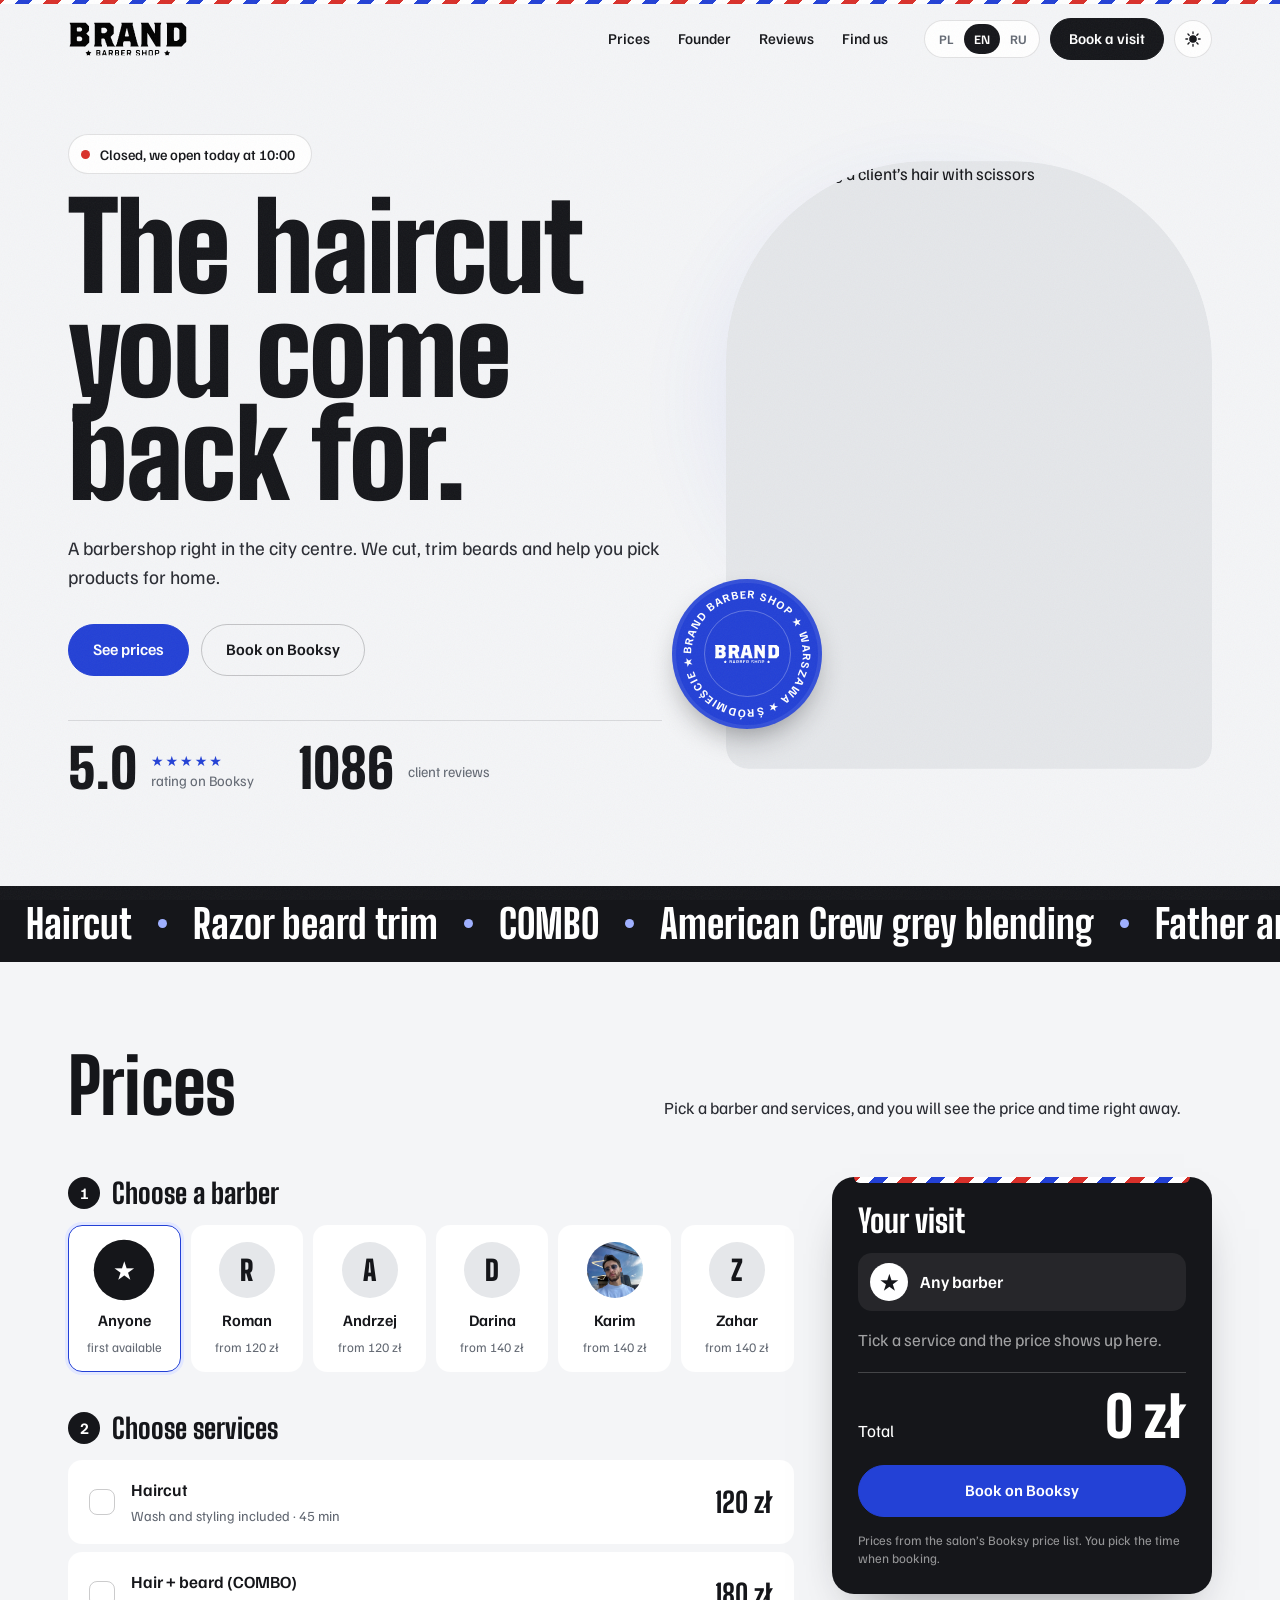
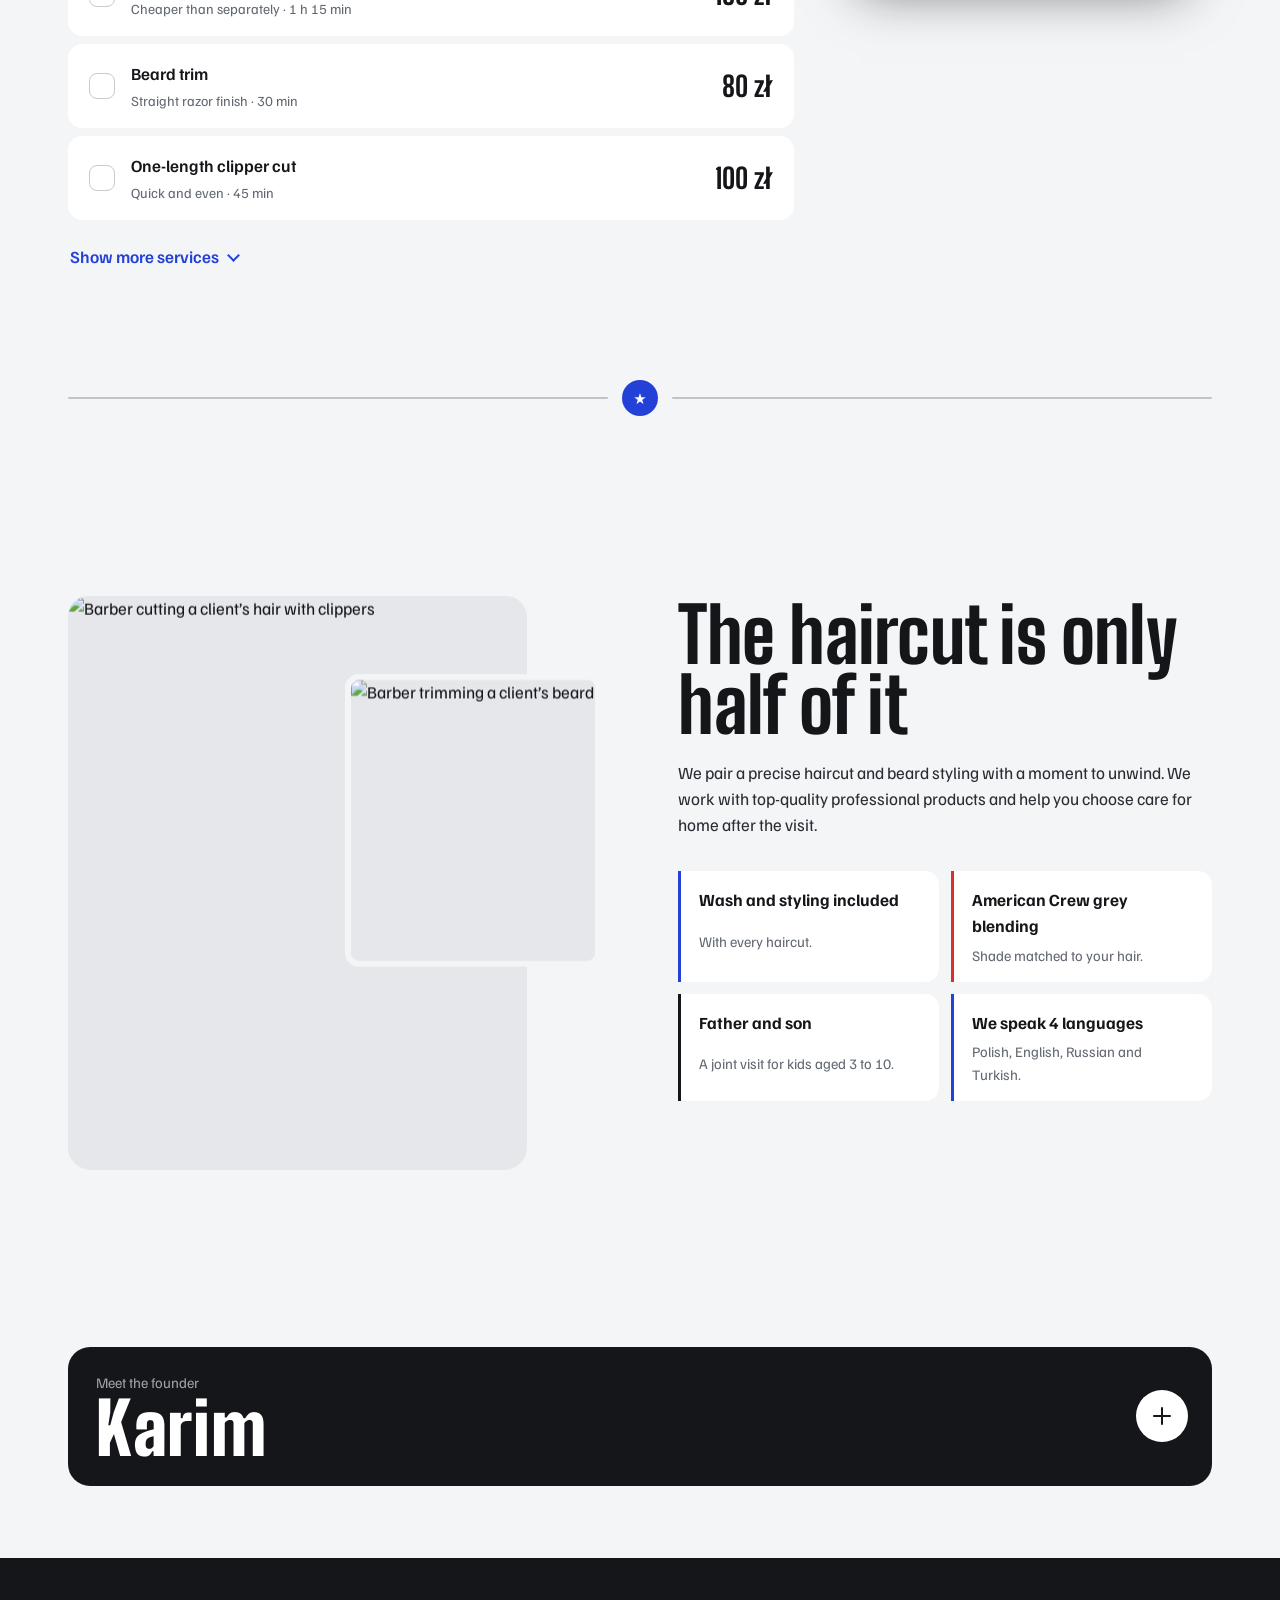
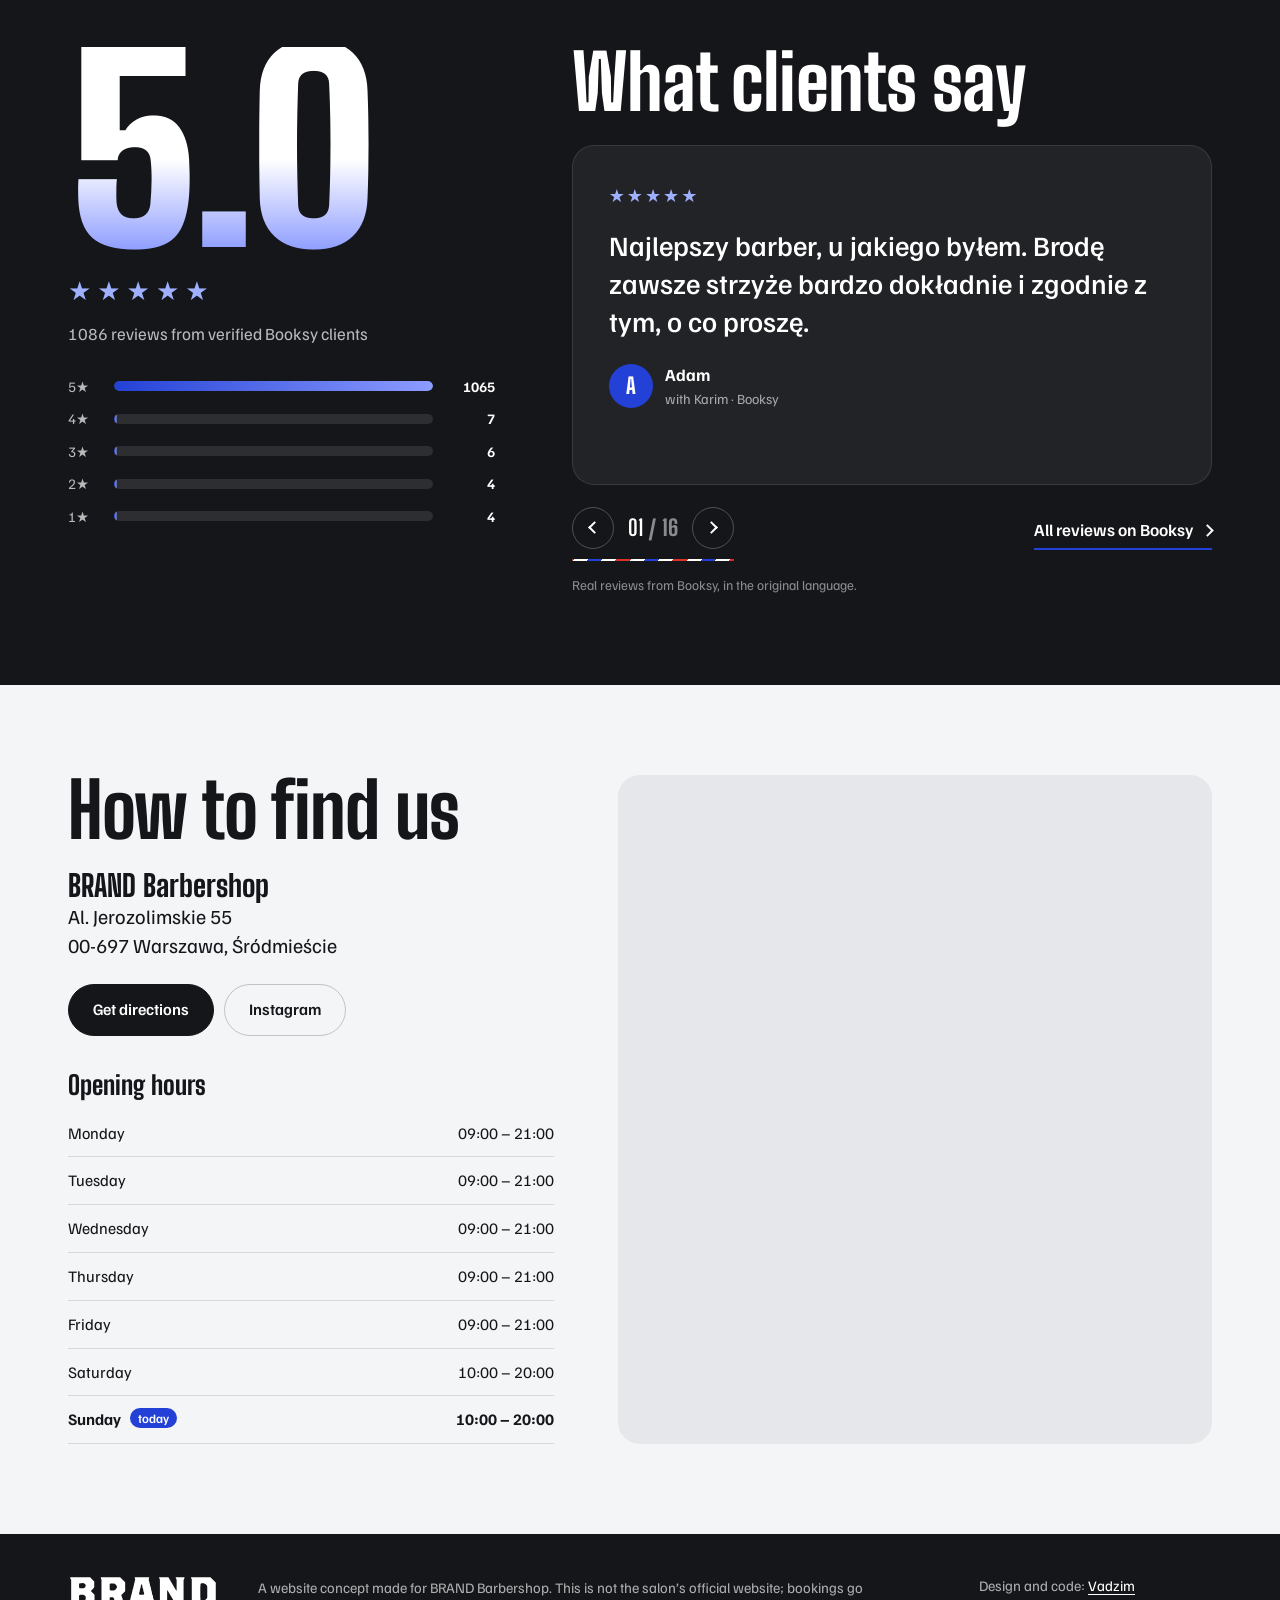
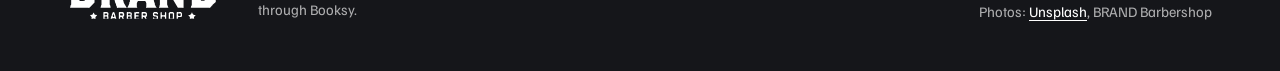
==== commit b42e1179: "Text intro wordmark" ====
--- a/index.html
+++ b/index.html
@@ -12,13 +12,14 @@
   <link rel="preconnect" href="https://fonts.gstatic.com" crossorigin>
   <link rel="preconnect" href="https://images.unsplash.com">
   <link href="https://fonts.googleapis.com/css2?family=Big+Shoulders+Display:wght@700;800;900&family=Familjen+Grotesk:ital,wght@0,400;0,500;0,600;0,700;1,400&display=swap" rel="stylesheet">
-  <link rel="stylesheet" href="css/style.css?v=13">
+  <link rel="stylesheet" href="css/style.css?v=14">
   <script>try{if(localStorage.getItem('brand.theme')==='dark')document.documentElement.dataset.theme='dark'}catch(e){}</script>
 </head>
 <body>
   <div class="intro" id="intro" aria-hidden="true">
     <div class="intro__in">
-      <img src="assets/wordmark.svg" alt="">
+      <b class="intro__word"><span style="--i:0">B</span><span style="--i:1">R</span><span style="--i:2">A</span><span style="--i:3">N</span><span style="--i:4">D</span></b>
+      <small class="intro__sub">★ Barber shop ★</small>
       <span class="intro__line"></span>
     </div>
   </div>
@@ -286,7 +287,7 @@
     <a class="btn btn--accent btn--sm" id="dockBook" href="#" target="_blank" rel="noopener" tabindex="-1" data-i18n="dock.book">Rezerwuj</a>
   </div>
 
-  <script src="js/i18n.js?v=13"></script>
-  <script src="js/main.js?v=13"></script>
+  <script src="js/i18n.js?v=14"></script>
+  <script src="js/main.js?v=14"></script>
 </body>
 </html>
--- a/css/style.css
+++ b/css/style.css
@@ -1,4 +1,5 @@
 :root {
+  --gold-ink: #d6950c;
   --ink: #15161a;
   --ink-2: #2a2c33;
   --steel: #636973;
@@ -1124,6 +1125,69 @@
   letter-spacing: .06em;
 }
 
+.founder__label b span {
+  display: inline-block;
+}
+
+.founder.is-open .founder__label b span {
+  animation: letter .9s var(--spring) both;
+  animation-delay: calc(var(--i) * 60ms);
+}
+
+.founder__btn::after {
+  content: '';
+  position: absolute;
+  inset: 0;
+  z-index: -1;
+  background: linear-gradient(105deg, transparent 30%, rgba(255, 196, 80, .28) 48%, rgba(255, 244, 214, .4) 50%, rgba(255, 196, 80, .28) 52%, transparent 70%);
+  transform: translateX(-110%);
+  pointer-events: none;
+}
+
+.founder.is-open .founder__btn::after {
+  animation: shine 1s var(--ease) both;
+}
+
+.founder.is-open .founder__plus {
+  background: #ffc24a;
+  box-shadow: 0 0 0 0 rgba(255, 194, 74, .6);
+  animation: halo 1.1s var(--ease);
+}
+
+.founder__in::before {
+  content: '';
+  position: absolute;
+  left: 28px;
+  right: 28px;
+  top: 0;
+  height: 1px;
+  background: linear-gradient(90deg, transparent, #ffc24a 20%, #fff1c8 50%, #ffc24a 80%, transparent);
+  transform: scaleX(0);
+  transform-origin: 0 50%;
+  transition: transform .2s var(--ease);
+}
+
+.founder.is-open .founder__in::before {
+  transform: scaleX(1);
+  transition: transform 1s var(--ease) .15s;
+}
+
+@keyframes shine {
+  from { transform: translateX(-110%); }
+  to { transform: translateX(110%); }
+}
+
+@keyframes letter {
+  0% { transform: none; color: inherit; }
+  35% { transform: translateY(-7px) scale(1.12); color: #ffd36b; text-shadow: 0 0 18px rgba(255, 194, 74, .8); }
+  100% { transform: none; color: inherit; text-shadow: none; }
+}
+
+@keyframes halo {
+  0% { box-shadow: 0 0 0 0 rgba(255, 194, 74, .65); }
+  100% { box-shadow: 0 0 0 22px rgba(255, 194, 74, 0); }
+}
+
 .founder__plus {
   position: relative;
   flex: none;
@@ -1175,6 +1239,7 @@
 }
 
 .founder__in {
+  position: relative;
   min-height: 0;
   overflow: hidden;
   border-radius: 0 0 var(--r-lg) var(--r-lg);
@@ -1191,15 +1256,29 @@
 }
 
 .founder__photo {
+  position: relative;
   overflow: hidden;
   border-radius: 14px;
   background: var(--ink-2);
-  clip-path: inset(0 0 100% 0 round 14px);
-  transition: clip-path 1s var(--ease) .15s;
+  clip-path: circle(0% at 50% 40%);
+  transition: clip-path 1.1s var(--ease) .2s;
 }
 
 .founder.is-open .founder__photo {
-  clip-path: inset(0 0 0 0 round 14px);
+  clip-path: circle(80% at 50% 40%);
+}
+
+.founder__photo::after {
+  content: '';
+  position: absolute;
+  inset: 0;
+  background: linear-gradient(115deg, transparent 35%, rgba(255, 214, 130, .55) 50%, transparent 65%);
+  transform: translateX(-120%);
+  pointer-events: none;
+}
+
+.founder.is-open .founder__photo::after {
+  animation: shine 1.2s var(--ease) .75s both;
 }
 
 .founder__photo img {
@@ -1982,6 +2061,7 @@
 }
 
 :root[data-theme='dark'] {
+  --gold-ink: #ffc857;
   --ink: #eef0f4;
   --ink-2: #c3c7cf;
   --steel: #8a909b;
@@ -2195,28 +2275,48 @@
 .intro__in {
   display: grid;
   justify-items: center;
-  gap: 18px;
-}
-
-.intro img {
-  width: min(260px, 60vw);
-  filter: invert(1);
-  clip-path: inset(0 100% 0 0);
-  transition: clip-path .9s cubic-bezier(.65, 0, .35, 1) .1s;
+  gap: 14px;
+}
+
+.intro__word {
+  display: flex;
+  overflow: hidden;
+  padding: .06em .04em .02em;
+  font: 900 clamp(84px, 26vw, 132px)/1 var(--display);
+  letter-spacing: .02em;
+  color: #fff;
+}
+
+.intro__word span {
+  display: inline-block;
+  transform: translate3d(0, 110%, 0);
+  transition: transform .9s cubic-bezier(.2, .8, .2, 1) calc(var(--i) * 70ms);
+}
+
+.intro__sub {
+  font: 600 13px/1 var(--text);
+  letter-spacing: .38em;
+  text-transform: uppercase;
+  color: rgba(255, 255, 255, .7);
+  opacity: 0;
+  transform: translate3d(0, 8px, 0);
+  transition: opacity .7s var(--ease) .45s, transform .7s var(--ease) .45s;
 }
 
 .intro__line {
   display: block;
-  width: min(260px, 60vw);
+  width: min(220px, 56vw);
   height: 2px;
+  border-radius: 2px;
   background: var(--cobalt);
   transform: scaleX(0);
-  transform-origin: 0 50%;
-  transition: transform 1s cubic-bezier(.65, 0, .35, 1);
-}
-
-.intro.is-on img {
-  clip-path: inset(0 0 0 0);
+  transition: transform 1s cubic-bezier(.65, 0, .35, 1) .2s;
+}
+
+.intro.is-on .intro__word span,
+.intro.is-on .intro__sub {
+  opacity: 1;
+  transform: none;
 }
 
 .intro.is-on .intro__line {
@@ -2556,13 +2656,19 @@
 }
 
 @keyframes lit {
-  0% {
-    text-shadow: 0 0 0 rgba(255, 196, 92, 0);
-  }
+  25% {
+    color: var(--gold-ink);
+    text-shadow: 0 0 18px rgba(255, 190, 64, .6);
+  }
+}
+
+.is-touched {
+  animation: touched 1.5s var(--ease);
+}
+
+@keyframes touched {
   22% {
-    text-shadow: 0 0 22px rgba(255, 196, 92, .7), 0 0 4px rgba(76, 108, 255, .5);
-  }
-  100% {
-    text-shadow: 0 0 0 rgba(255, 196, 92, 0);
-  }
-}
+    color: var(--gold-ink);
+    text-shadow: 0 0 12px rgba(255, 190, 64, .5);
+  }
+}
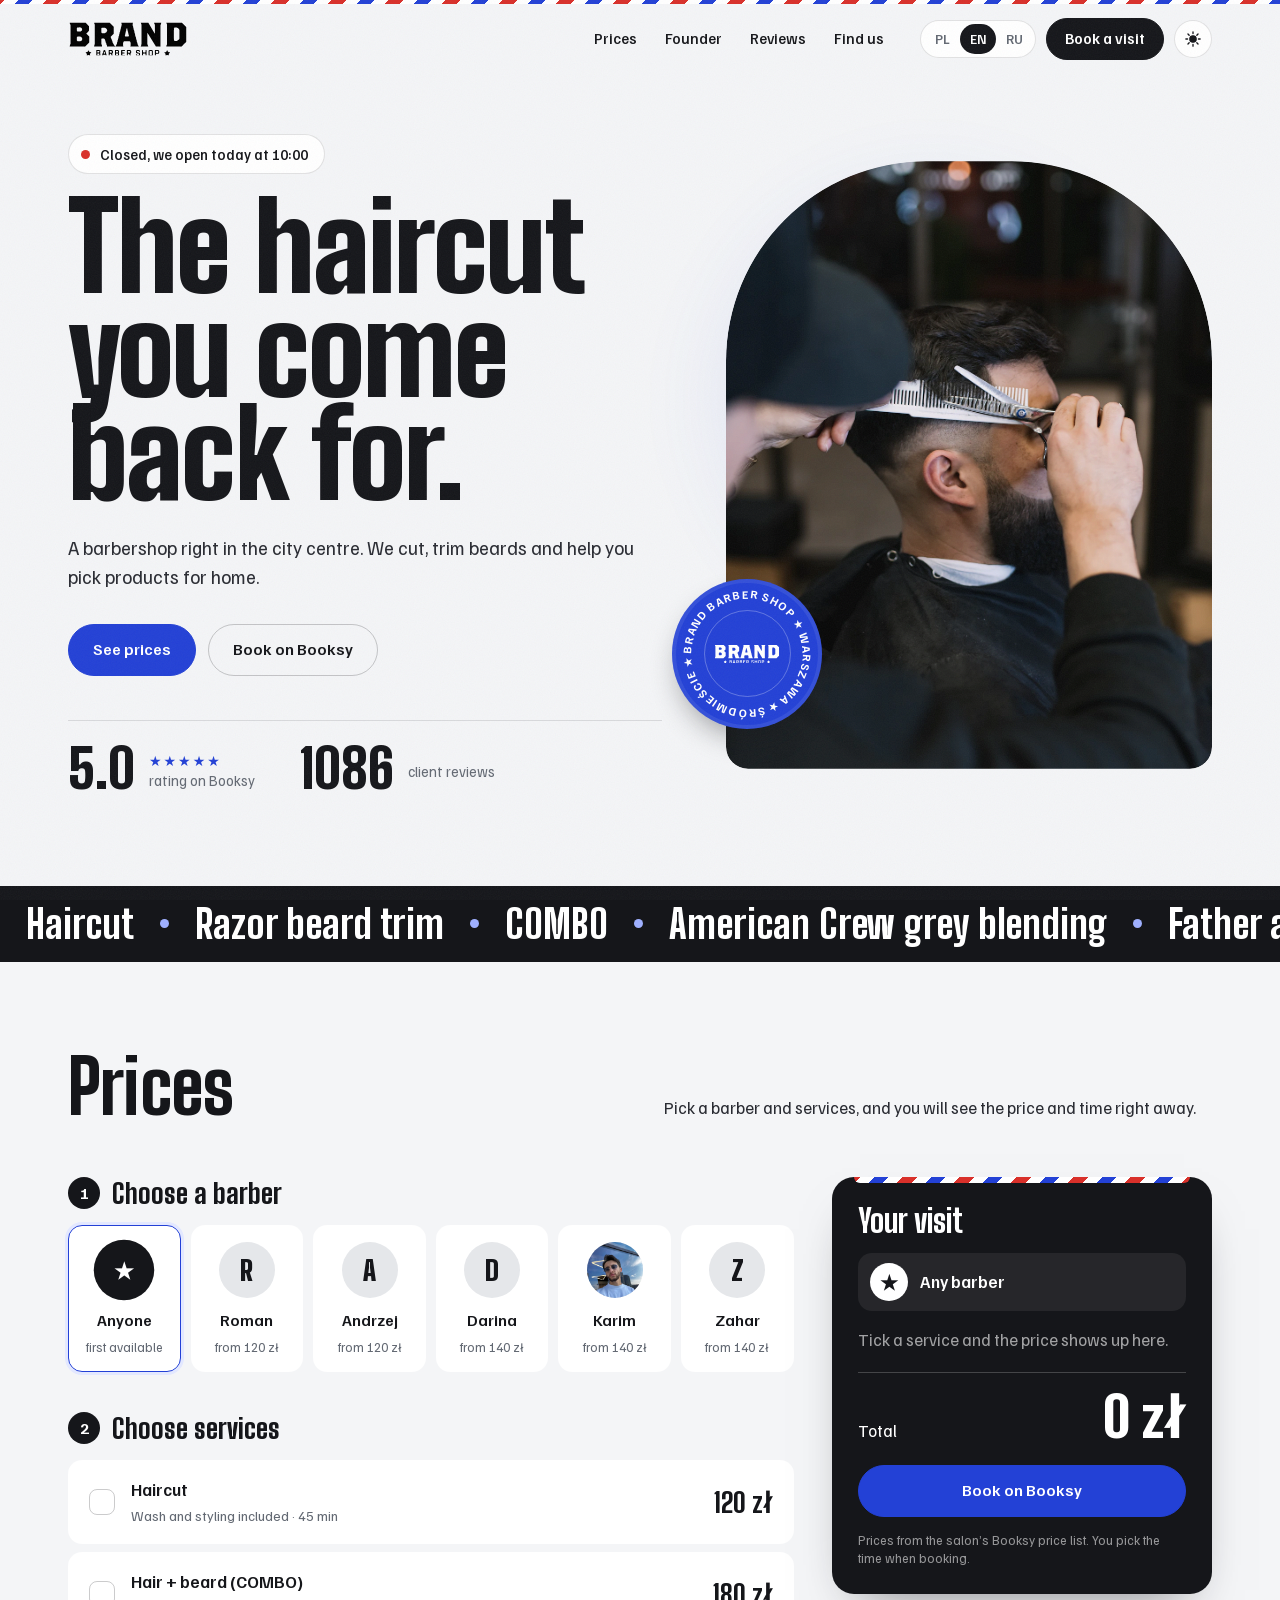
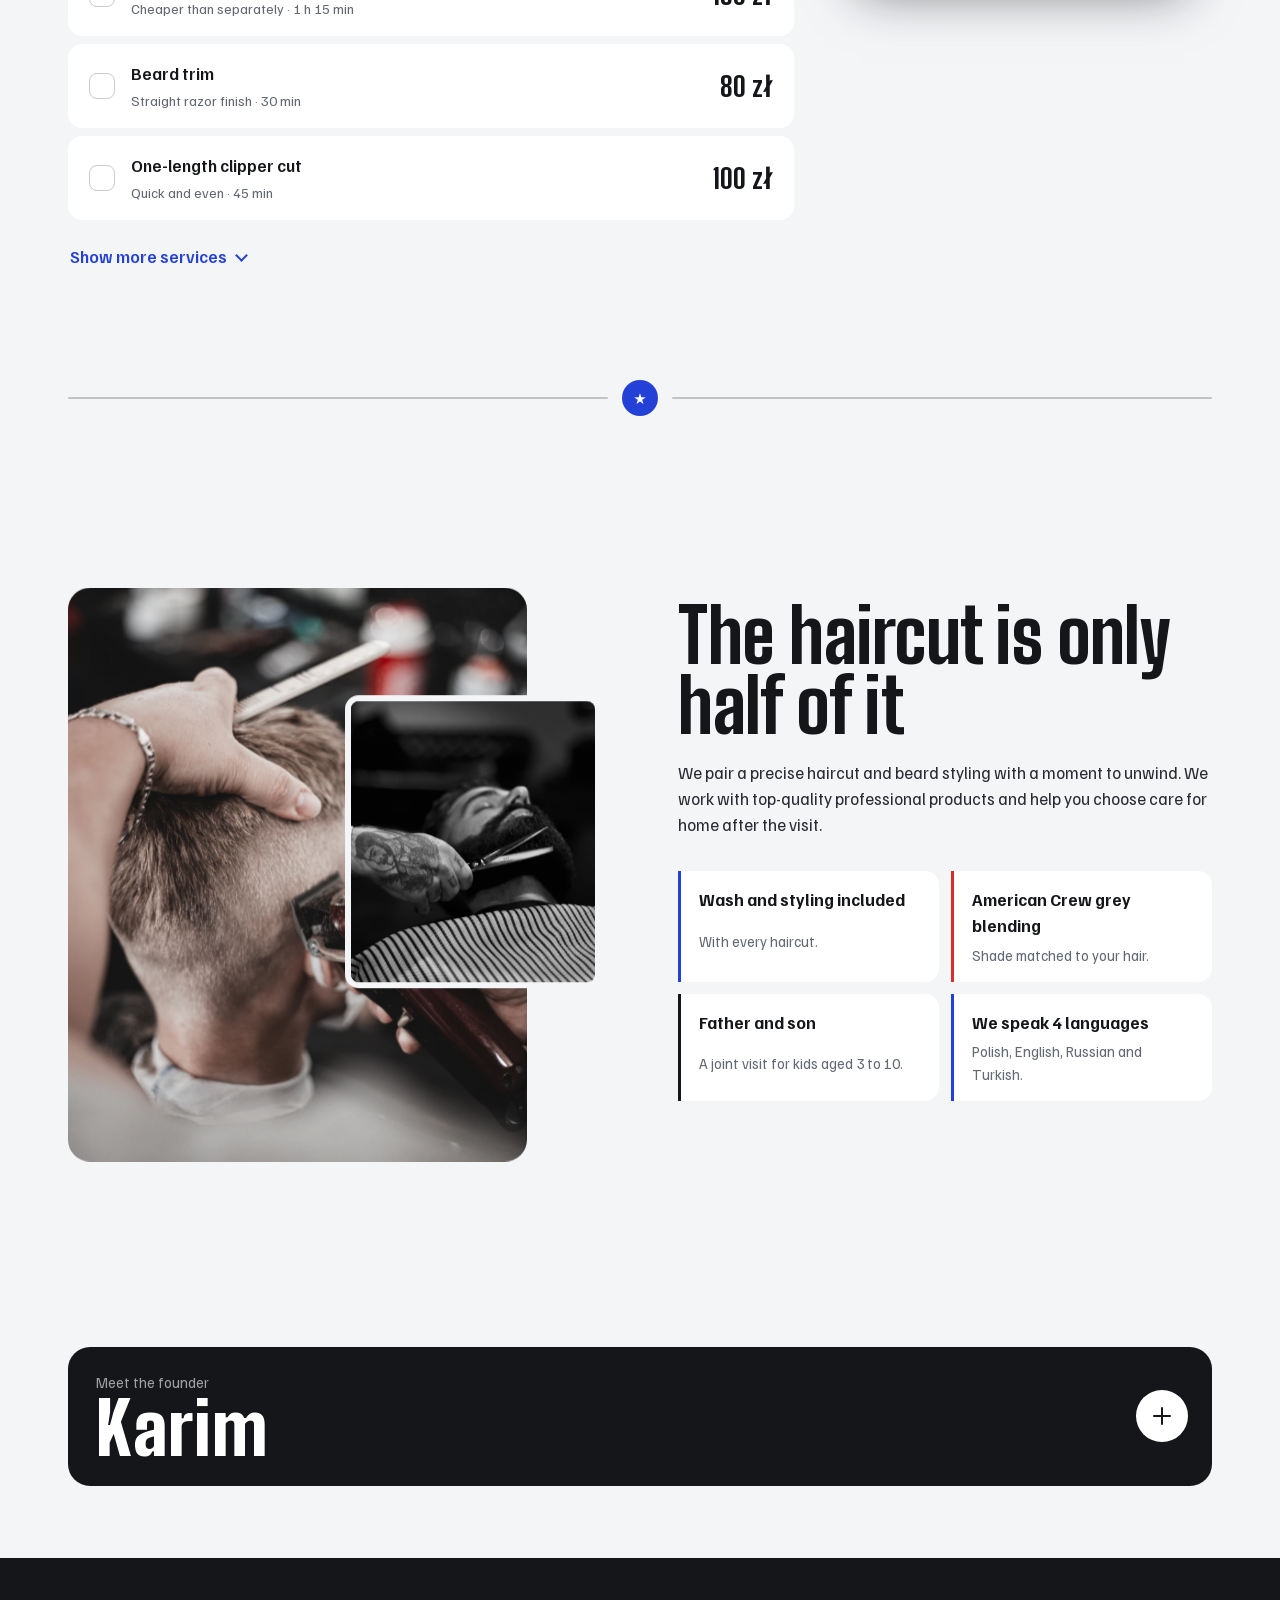
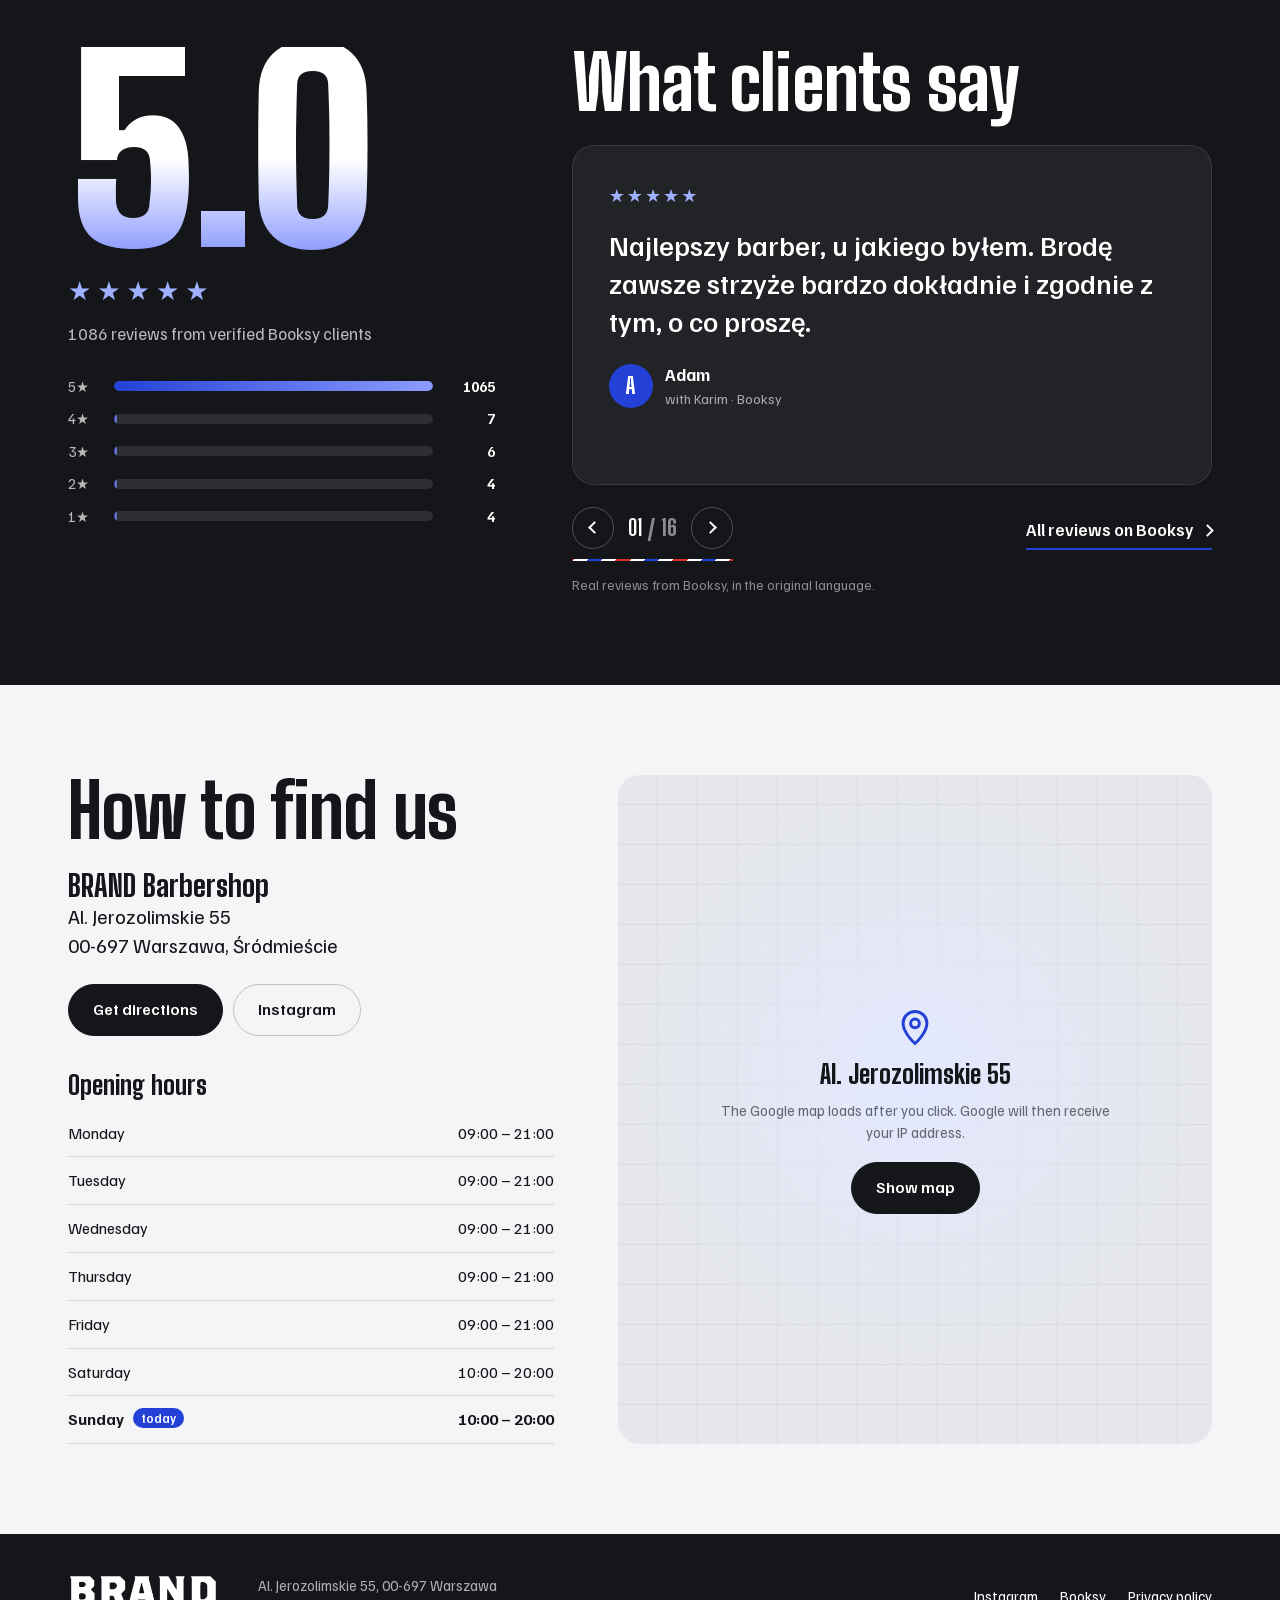
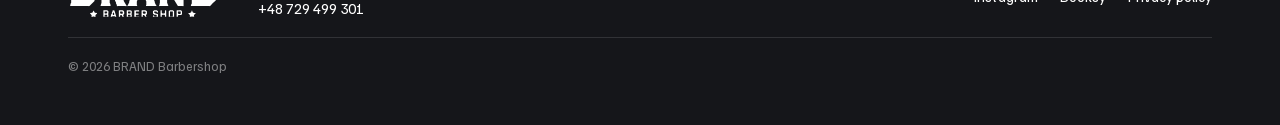
==== commit 2a76e198: "Privacy policy, new footer, self-hosted photos" ====
--- a/index.html
+++ b/index.html
@@ -8,11 +8,9 @@
   <meta name="robots" content="noindex, nofollow">
   <meta name="theme-color" content="#15161a">
   <link rel="icon" href="assets/favicon.svg" type="image/svg+xml">
-  <link rel="preconnect" href="https://fonts.googleapis.com">
-  <link rel="preconnect" href="https://fonts.gstatic.com" crossorigin>
-  <link rel="preconnect" href="https://images.unsplash.com">
-  <link href="https://fonts.googleapis.com/css2?family=Big+Shoulders+Display:wght@700;800;900&family=Familjen+Grotesk:ital,wght@0,400;0,500;0,600;0,700;1,400&display=swap" rel="stylesheet">
-  <link rel="stylesheet" href="css/style.css?v=14">
+  <link rel="preload" href="assets/fonts/big-shoulders-latin.woff2" as="font" type="font/woff2" crossorigin>
+  <link rel="preload" href="assets/fonts/familjen-latin.woff2" as="font" type="font/woff2" crossorigin>
+  <link rel="stylesheet" href="css/style.css?v=15">
   <script>try{if(localStorage.getItem('brand.theme')==='dark')document.documentElement.dataset.theme='dark'}catch(e){}</script>
 </head>
 <body>
@@ -114,7 +112,7 @@
       </div>
 
       <figure class="hero__media">
-        <img src="https://images.unsplash.com/photo-1647140655214-e4a2d914971f?w=1100&q=80&auto=format&fit=crop" alt="" data-i18n-alt="hero.alt" width="1100" height="1375" fetchpriority="high">
+        <img src="assets/hero.webp" alt="" data-i18n-alt="hero.alt" width="1100" height="1375" fetchpriority="high">
         <div class="stamp" aria-hidden="true">
           <svg class="stamp__ring" viewBox="0 0 200 200">
             <defs><path id="ring" d="M100 100m-74 0a74 74 0 1 1 148 0a74 74 0 1 1-148 0"/></defs>
@@ -185,11 +183,10 @@
       <span class="cut__line cut__line--r"></span>
     </div>
 
-
     <section class="section about" id="o-nas">
       <div class="about__media">
-        <img class="about__img about__img--a" src="https://images.unsplash.com/photo-1648221122323-572c13a31663?w=1000&q=85&auto=format&fit=crop" alt="" data-i18n-alt="about.altCut" loading="lazy" width="900" height="1100">
-        <img class="about__img about__img--b" src="https://images.unsplash.com/photo-1517832606299-7ae9b720a186?w=700&q=80&auto=format&fit=crop" alt="" data-i18n-alt="about.altBeard" loading="lazy" width="700" height="800">
+        <img class="about__img about__img--a" src="assets/about-cut.webp" alt="" data-i18n-alt="about.altCut" loading="lazy" width="900" height="1100">
+        <img class="about__img about__img--b" src="assets/about-beard.webp" alt="" data-i18n-alt="about.altBeard" loading="lazy" width="700" height="800">
       </div>
       <div class="about__text">
         <h2 class="h2" data-i18n="about.title">Strzyżenie to dopiero połowa</h2>
@@ -262,8 +259,13 @@
         <h3 class="h3" data-i18n="visit.hours">Godziny otwarcia</h3>
         <table class="hours" id="hours"></table>
       </div>
-      <div class="visit__map">
-        <iframe title="Mapa: Al. Jerozolimskie 55, Warszawa" src="https://www.google.com/maps?q=Aleje+Jerozolimskie+55,+00-697+Warszawa&amp;z=16&amp;output=embed" loading="lazy" referrerpolicy="no-referrer-when-downgrade"></iframe>
+      <div class="visit__map" id="map">
+        <div class="map-gate">
+          <svg viewBox="0 0 24 24" aria-hidden="true"><path d="M12 21s-6.5-5.6-6.5-11a6.5 6.5 0 0 1 13 0c0 5.4-6.5 11-6.5 11Z"/><circle cx="12" cy="10" r="2.4"/></svg>
+          <b>Al. Jerozolimskie 55</b>
+          <p data-i18n="visit.mapNote">Mapa Google wczyta się po kliknięciu. Google otrzyma wtedy Twój adres IP.</p>
+          <button class="btn btn--dark" type="button" id="mapBtn" data-i18n="visit.mapShow">Pokaż mapę</button>
+        </div>
       </div>
     </section>
   </main>
@@ -271,11 +273,16 @@
   <footer class="footer">
     <div class="footer__inner">
       <img class="footer__logo" src="assets/wordmark.svg" alt="BRAND Barber Shop" width="150" height="46">
-      <p class="footer__concept" data-i18n="footer.concept">Koncepcja strony przygotowana dla BRAND Barbershop. To nie jest oficjalna strona salonu, rezerwacje przyjmuje Booksy.</p>
-      <p class="footer__credits">
-        <span><span data-i18n="footer.made">Projekt i kod:</span> <a href="https://github.com/vadzim-dev" target="_blank" rel="noopener">Vadzim</a></span>
-        <span><span data-i18n="footer.photos">Zdjęcia:</span> <a href="https://unsplash.com" target="_blank" rel="noopener">Unsplash</a>, BRAND Barbershop</span>
-      </p>
+      <div class="footer__info">
+        <p>Al. Jerozolimskie 55, 00-697 Warszawa</p>
+        <p><a href="tel:+48729499301">+48 729 499 301</a></p>
+      </div>
+      <div class="footer__links">
+        <a href="https://www.instagram.com/barbershop_brand/" target="_blank" rel="noopener">Instagram</a>
+        <a id="footBooksy" href="#" target="_blank" rel="noopener">Booksy</a>
+        <a href="polityka-prywatnosci.html" data-i18n="footer.privacy">Polityka prywatności</a>
+      </div>
+      <p class="footer__copy">© 2026 BRAND Barbershop</p>
     </div>
   </footer>
 
@@ -287,7 +294,7 @@
     <a class="btn btn--accent btn--sm" id="dockBook" href="#" target="_blank" rel="noopener" tabindex="-1" data-i18n="dock.book">Rezerwuj</a>
   </div>
 
-  <script src="js/i18n.js?v=14"></script>
-  <script src="js/main.js?v=14"></script>
+  <script src="js/i18n.js?v=15"></script>
+  <script src="js/main.js?v=15"></script>
 </body>
 </html>
--- a/css/style.css
+++ b/css/style.css
@@ -1,5 +1,40 @@
+@font-face {
+  font-family: 'Big Shoulders Display';
+  font-style: normal;
+  font-weight: 700 900;
+  font-display: swap;
+  src: url('../assets/fonts/big-shoulders-latin.woff2') format('woff2');
+  unicode-range: U+0000-00FF, U+0131, U+0152-0153, U+02BB-02BC, U+02C6, U+02DA, U+02DC, U+0304, U+0308, U+0329, U+2000-206F, U+20AC, U+2122, U+2191, U+2193, U+2212, U+2215, U+FEFF, U+FFFD;
+}
+
+@font-face {
+  font-family: 'Big Shoulders Display';
+  font-style: normal;
+  font-weight: 700 900;
+  font-display: swap;
+  src: url('../assets/fonts/big-shoulders-latin-ext.woff2') format('woff2');
+  unicode-range: U+0100-02BA, U+02BD-02C5, U+02C7-02CC, U+02CE-02D7, U+02DD-02FF, U+0304, U+0308, U+0329, U+1D00-1DBF, U+1E00-1E9F, U+1EF2-1EFF, U+2020, U+20A0-20AB, U+20AD-20C4, U+2113, U+2C60-2C7F, U+A720-A7FF;
+}
+
+@font-face {
+  font-family: 'Familjen Grotesk';
+  font-style: normal;
+  font-weight: 400 700;
+  font-display: swap;
+  src: url('../assets/fonts/familjen-latin.woff2') format('woff2');
+  unicode-range: U+0000-00FF, U+0131, U+0152-0153, U+02BB-02BC, U+02C6, U+02DA, U+02DC, U+0304, U+0308, U+0329, U+2000-206F, U+20AC, U+2122, U+2191, U+2193, U+2212, U+2215, U+FEFF, U+FFFD;
+}
+
+@font-face {
+  font-family: 'Familjen Grotesk';
+  font-style: normal;
+  font-weight: 400 700;
+  font-display: swap;
+  src: url('../assets/fonts/familjen-latin-ext.woff2') format('woff2');
+  unicode-range: U+0100-02BA, U+02BD-02C5, U+02C7-02CC, U+02CE-02D7, U+02DD-02FF, U+0304, U+0308, U+0329, U+1D00-1DBF, U+1E00-1E9F, U+1EF2-1EFF, U+2020, U+20A0-20AB, U+20AD-20C4, U+2113, U+2C60-2C7F, U+A720-A7FF;
+}
+
 :root {
-  --gold-ink: #d6950c;
   --ink: #15161a;
   --ink-2: #2a2c33;
   --steel: #636973;
@@ -10,6 +45,7 @@
   --cobalt-2: #1b33ad;
   --cobalt-soft: #e3e8ff;
   --sky: #9fb0ff;
+  --gold-ink: #d6950c;
   --signal: #d9302a;
   --line: rgba(21, 22, 26, .12);
   --line-strong: rgba(21, 22, 26, .22);
@@ -45,6 +81,7 @@
   font: 400 17px/1.55 var(--text);
   -webkit-font-smoothing: antialiased;
   overflow-x: hidden;
+  transition: background-color .4s var(--ease), color .4s var(--ease);
 }
 
 img {
@@ -1012,8 +1049,12 @@
 }
 
 @keyframes sweep {
-  from { transform: translateX(-100%); }
-  to { transform: translateX(230%); }
+  from {
+    transform: translateX(-100%);
+  }
+  to {
+    transform: translateX(230%);
+  }
 }
 
 .cut__mark {
@@ -1043,8 +1084,14 @@
 }
 
 @keyframes ripple {
-  0% { transform: scale(1); opacity: .55; }
-  70%, 100% { transform: scale(2.1); opacity: 0; }
+  0% {
+    transform: scale(1);
+    opacity: .55;
+  }
+  70%, 100% {
+    transform: scale(2.1);
+    opacity: 0;
+  }
 }
 
 .cut.is-in .cut__line,
@@ -1173,19 +1220,38 @@
 }
 
 @keyframes shine {
-  from { transform: translateX(-110%); }
-  to { transform: translateX(110%); }
+  from {
+    transform: translateX(-110%);
+  }
+  to {
+    transform: translateX(110%);
+  }
 }
 
 @keyframes letter {
-  0% { transform: none; color: inherit; }
-  35% { transform: translateY(-7px) scale(1.12); color: #ffd36b; text-shadow: 0 0 18px rgba(255, 194, 74, .8); }
-  100% { transform: none; color: inherit; text-shadow: none; }
+  0% {
+    transform: none;
+    color: inherit;
+  }
+  35% {
+    transform: translateY(-7px) scale(1.12);
+    color: #ffd36b;
+    text-shadow: 0 0 18px rgba(255, 194, 74, .8);
+  }
+  100% {
+    transform: none;
+    color: inherit;
+    text-shadow: none;
+  }
 }
 
 @keyframes halo {
-  0% { box-shadow: 0 0 0 0 rgba(255, 194, 74, .65); }
-  100% { box-shadow: 0 0 0 22px rgba(255, 194, 74, 0); }
+  0% {
+    box-shadow: 0 0 0 0 rgba(255, 194, 74, .65);
+  }
+  100% {
+    box-shadow: 0 0 0 22px rgba(255, 194, 74, 0);
+  }
 }
 
 .founder__plus {
@@ -1308,9 +1374,17 @@
   filter: none;
 }
 
-.founder.is-open .founder__text > :nth-child(1) { transition-delay: .35s; }
-.founder.is-open .founder__text > :nth-child(2) { transition-delay: .45s; }
-.founder.is-open .founder__text > :nth-child(3) { transition-delay: .55s; }
+.founder.is-open .founder__text > :nth-child(1) {
+  transition-delay: .35s;
+}
+
+.founder.is-open .founder__text > :nth-child(2) {
+  transition-delay: .45s;
+}
+
+.founder.is-open .founder__text > :nth-child(3) {
+  transition-delay: .55s;
+}
 
 .founder__text p {
   margin: 0 0 14px;
@@ -1486,10 +1560,21 @@
   transform: scaleX(var(--v));
 }
 
-.bars li:nth-child(2) i { transition-delay: .1s; }
-.bars li:nth-child(3) i { transition-delay: .2s; }
-.bars li:nth-child(4) i { transition-delay: .3s; }
-.bars li:nth-child(5) i { transition-delay: .4s; }
+.bars li:nth-child(2) i {
+  transition-delay: .1s;
+}
+
+.bars li:nth-child(3) i {
+  transition-delay: .2s;
+}
+
+.bars li:nth-child(4) i {
+  transition-delay: .3s;
+}
+
+.bars li:nth-child(5) i {
+  transition-delay: .4s;
+}
 
 .bars b {
   text-align: right;
@@ -1757,6 +1842,41 @@
   background: var(--concrete);
 }
 
+.map-gate {
+  display: grid;
+  place-items: center;
+  align-content: center;
+  gap: 12px;
+  height: 100%;
+  min-height: 420px;
+  padding: 32px;
+  text-align: center;
+  background:
+    radial-gradient(circle at 50% 45%, var(--cobalt-soft), transparent 62%),
+    repeating-linear-gradient(0deg, transparent 0 39px, rgba(128, 128, 128, .12) 39px 40px),
+    repeating-linear-gradient(90deg, transparent 0 39px, rgba(128, 128, 128, .12) 39px 40px),
+    var(--concrete);
+}
+
+.map-gate svg {
+  width: 44px;
+  height: 44px;
+  fill: none;
+  stroke: var(--cobalt);
+  stroke-width: 1.6;
+}
+
+.map-gate b {
+  font: 800 26px/1 var(--display);
+}
+
+.map-gate p {
+  max-width: 28em;
+  margin: 0 0 6px;
+  font-size: 14.5px;
+  color: var(--steel);
+}
+
 .visit__map iframe {
   display: block;
   width: 100%;
@@ -1791,24 +1911,36 @@
   filter: invert(1);
 }
 
-.footer__concept {
-  margin: 0;
-  max-width: 44em;
-  font-size: 14.5px;
-  color: rgba(255, 255, 255, .65);
-}
-
-.footer__credits {
-  display: grid;
-  gap: 4px;
+.footer__info p {
   margin: 0;
   font-size: 14.5px;
   color: rgba(255, 255, 255, .65);
 }
 
-.footer__credits a {
+.footer a {
   color: var(--white);
-  text-underline-offset: 3px;
+  text-decoration: none;
+  transition: color .2s;
+}
+
+.footer a:hover {
+  color: var(--sky);
+}
+
+.footer__links {
+  display: flex;
+  flex-wrap: wrap;
+  gap: 8px 22px;
+  font-size: 14.5px;
+}
+
+.footer__copy {
+  grid-column: 1 / -1;
+  margin: 0;
+  padding-top: 18px;
+  border-top: 1px solid rgba(255, 255, 255, .12);
+  font-size: 13px;
+  color: rgba(255, 255, 255, .45);
 }
 
 .dock {
@@ -1878,13 +2010,42 @@
   transition: opacity .6s .9s;
 }
 
-.is-ready .status { opacity: 1; transform: none; }
-.is-ready .hero__title { opacity: 1; transform: none; transition-delay: .08s; }
-.is-ready .hero__lead { opacity: 1; transform: none; transition-delay: .18s; }
-.is-ready .hero__cta { opacity: 1; transform: none; transition-delay: .28s; }
-.is-ready .hero__facts { opacity: 1; transform: none; transition-delay: .38s; }
-.is-ready .hero__media > img:first-child { clip-path: inset(0 0 0 0 round 200px 200px 22px 22px); }
-.is-ready .stamp { opacity: 1; }
+.is-ready .status {
+  opacity: 1;
+  transform: none;
+}
+
+.is-ready .hero__title {
+  opacity: 1;
+  transform: none;
+  transition-delay: .08s;
+}
+
+.is-ready .hero__lead {
+  opacity: 1;
+  transform: none;
+  transition-delay: .18s;
+}
+
+.is-ready .hero__cta {
+  opacity: 1;
+  transform: none;
+  transition-delay: .28s;
+}
+
+.is-ready .hero__facts {
+  opacity: 1;
+  transform: none;
+  transition-delay: .38s;
+}
+
+.is-ready .hero__media > img:first-child {
+  clip-path: inset(0 0 0 0 round 200px 200px 22px 22px);
+}
+
+.is-ready .stamp {
+  opacity: 1;
+}
 
 @media (max-width: 1100px) {
   .calc__grid {
@@ -2078,10 +2239,6 @@
   color-scheme: dark;
 }
 
-body {
-  transition: background-color .4s var(--ease), color .4s var(--ease);
-}
-
 .topbar.is-scrolled {
   background: var(--glass);
 }
@@ -2211,7 +2368,9 @@
 }
 
 @keyframes breathe {
-  50% { transform: translate(-6%, 5%) scale(1.12); }
+  50% {
+    transform: translate(-6%, 5%) scale(1.12);
+  }
 }
 
 .hero__media {
@@ -2380,14 +2539,6 @@
 .theme-swap *::before,
 .theme-swap *::after {
   transition: none !important;
-}
-
-.wipe {
-  position: fixed;
-  inset: 0;
-  z-index: 500;
-  pointer-events: none;
-  clip-path: circle(0 at 50% 0);
 }
 
 .theme-fade,
@@ -2651,24 +2802,84 @@
   display: block;
 }
 
-.is-lit {
-  animation: lit 1.2s var(--ease);
-}
-
-@keyframes lit {
-  25% {
+.is-glint {
+  background: linear-gradient(105deg, var(--c) 40%, var(--gold-ink) 46%, #fff4cf 50%, var(--gold-ink) 54%, var(--c) 60%) 100% 0 / 300% 100% no-repeat;
+  -webkit-background-clip: text;
+  background-clip: text;
+  -webkit-text-fill-color: transparent;
+  animation: glint 1.3s var(--ease) both;
+}
+
+.is-glow {
+  animation: glow 1.3s var(--ease);
+}
+
+@keyframes glint {
+  0% {
+    background-position: 100% 0;
+    filter: drop-shadow(0 0 0 rgba(255, 190, 64, 0));
+  }
+  45% {
+    filter: drop-shadow(0 0 12px rgba(255, 190, 64, .45));
+  }
+  100% {
+    background-position: 0 0;
+    filter: drop-shadow(0 0 0 rgba(255, 190, 64, 0));
+  }
+}
+
+@keyframes glow {
+  35% {
     color: var(--gold-ink);
-    text-shadow: 0 0 18px rgba(255, 190, 64, .6);
-  }
-}
-
-.is-touched {
-  animation: touched 1.5s var(--ease);
-}
-
-@keyframes touched {
-  22% {
-    color: var(--gold-ink);
-    text-shadow: 0 0 12px rgba(255, 190, 64, .5);
-  }
-}+    filter: drop-shadow(0 0 14px rgba(255, 190, 64, .6)) brightness(1.15);
+  }
+}
+
+.legal__bar {
+  display: flex;
+  align-items: center;
+  justify-content: space-between;
+  gap: 16px;
+  max-width: 820px;
+  margin: 0 auto;
+  padding: 22px var(--pad);
+}
+
+.legal {
+  max-width: 820px;
+  margin: 0 auto;
+  padding: 24px var(--pad) 96px;
+}
+
+.legal__back {
+  font-size: 14.5px;
+  font-weight: 600;
+  color: var(--cobalt);
+  text-decoration: none;
+}
+
+.legal h1 {
+  margin: 28px 0 8px;
+  font: 900 clamp(36px, 8vw, 72px)/1 var(--display);
+  overflow-wrap: break-word;
+  hyphens: auto;
+}
+
+.legal__date {
+  margin: 0 0 40px;
+  color: var(--steel);
+}
+
+.legal h2 {
+  margin: 36px 0 10px;
+  font: 800 26px/1.1 var(--display);
+}
+
+.legal p {
+  max-width: 66ch;
+  margin: 0 0 14px;
+}
+
+.legal p a {
+  color: var(--cobalt);
+}
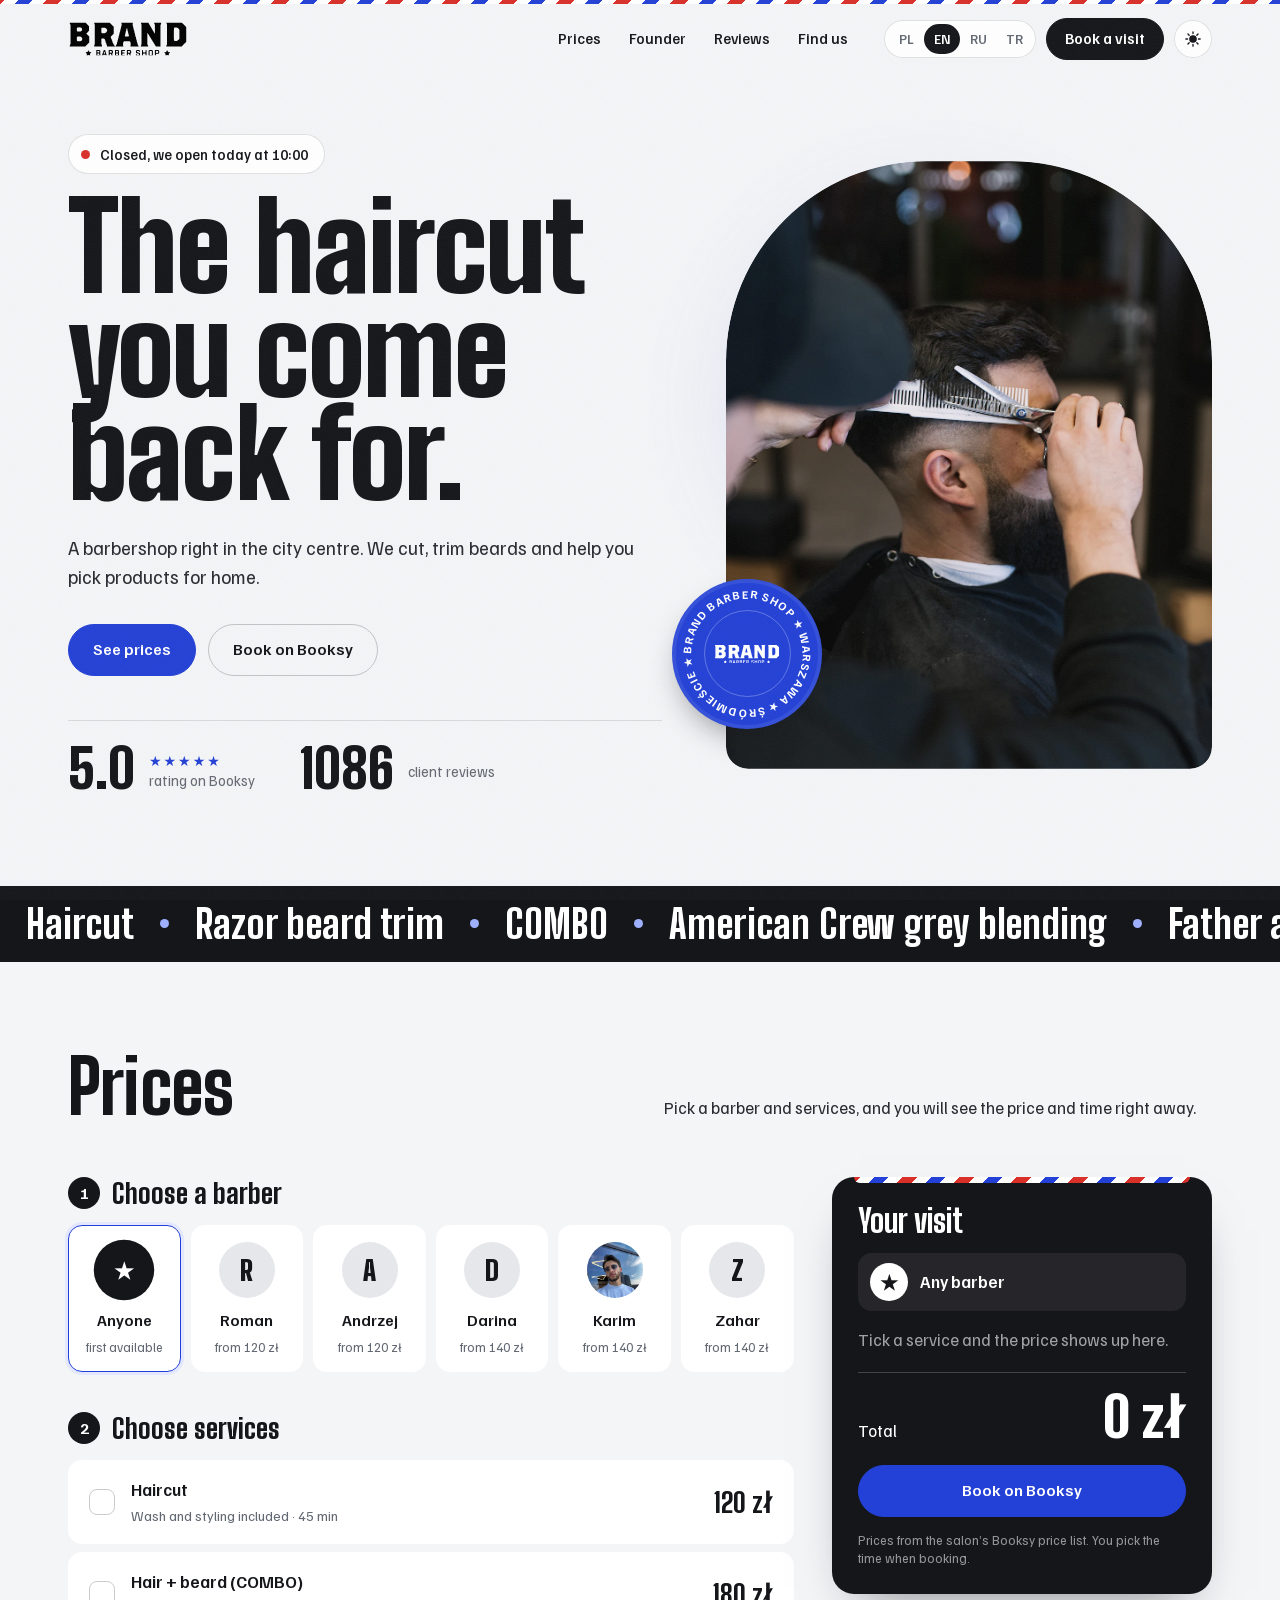
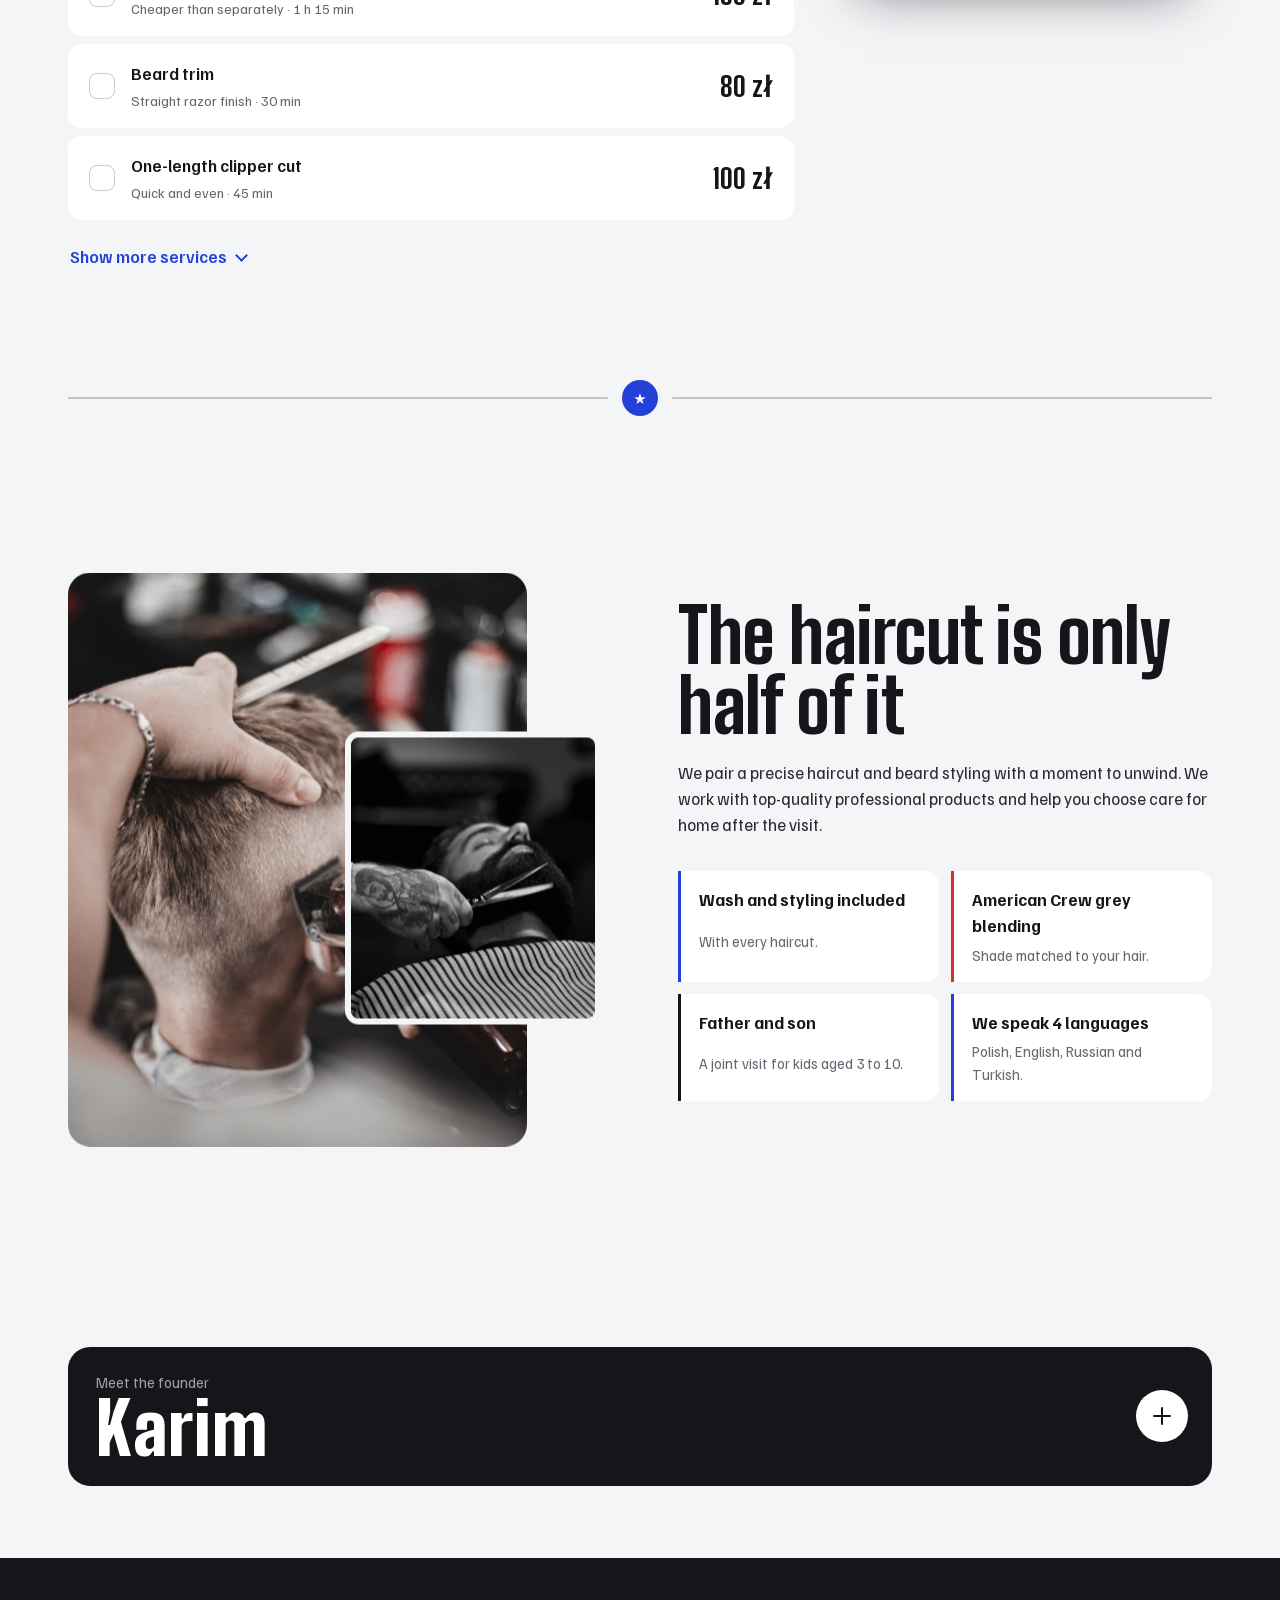
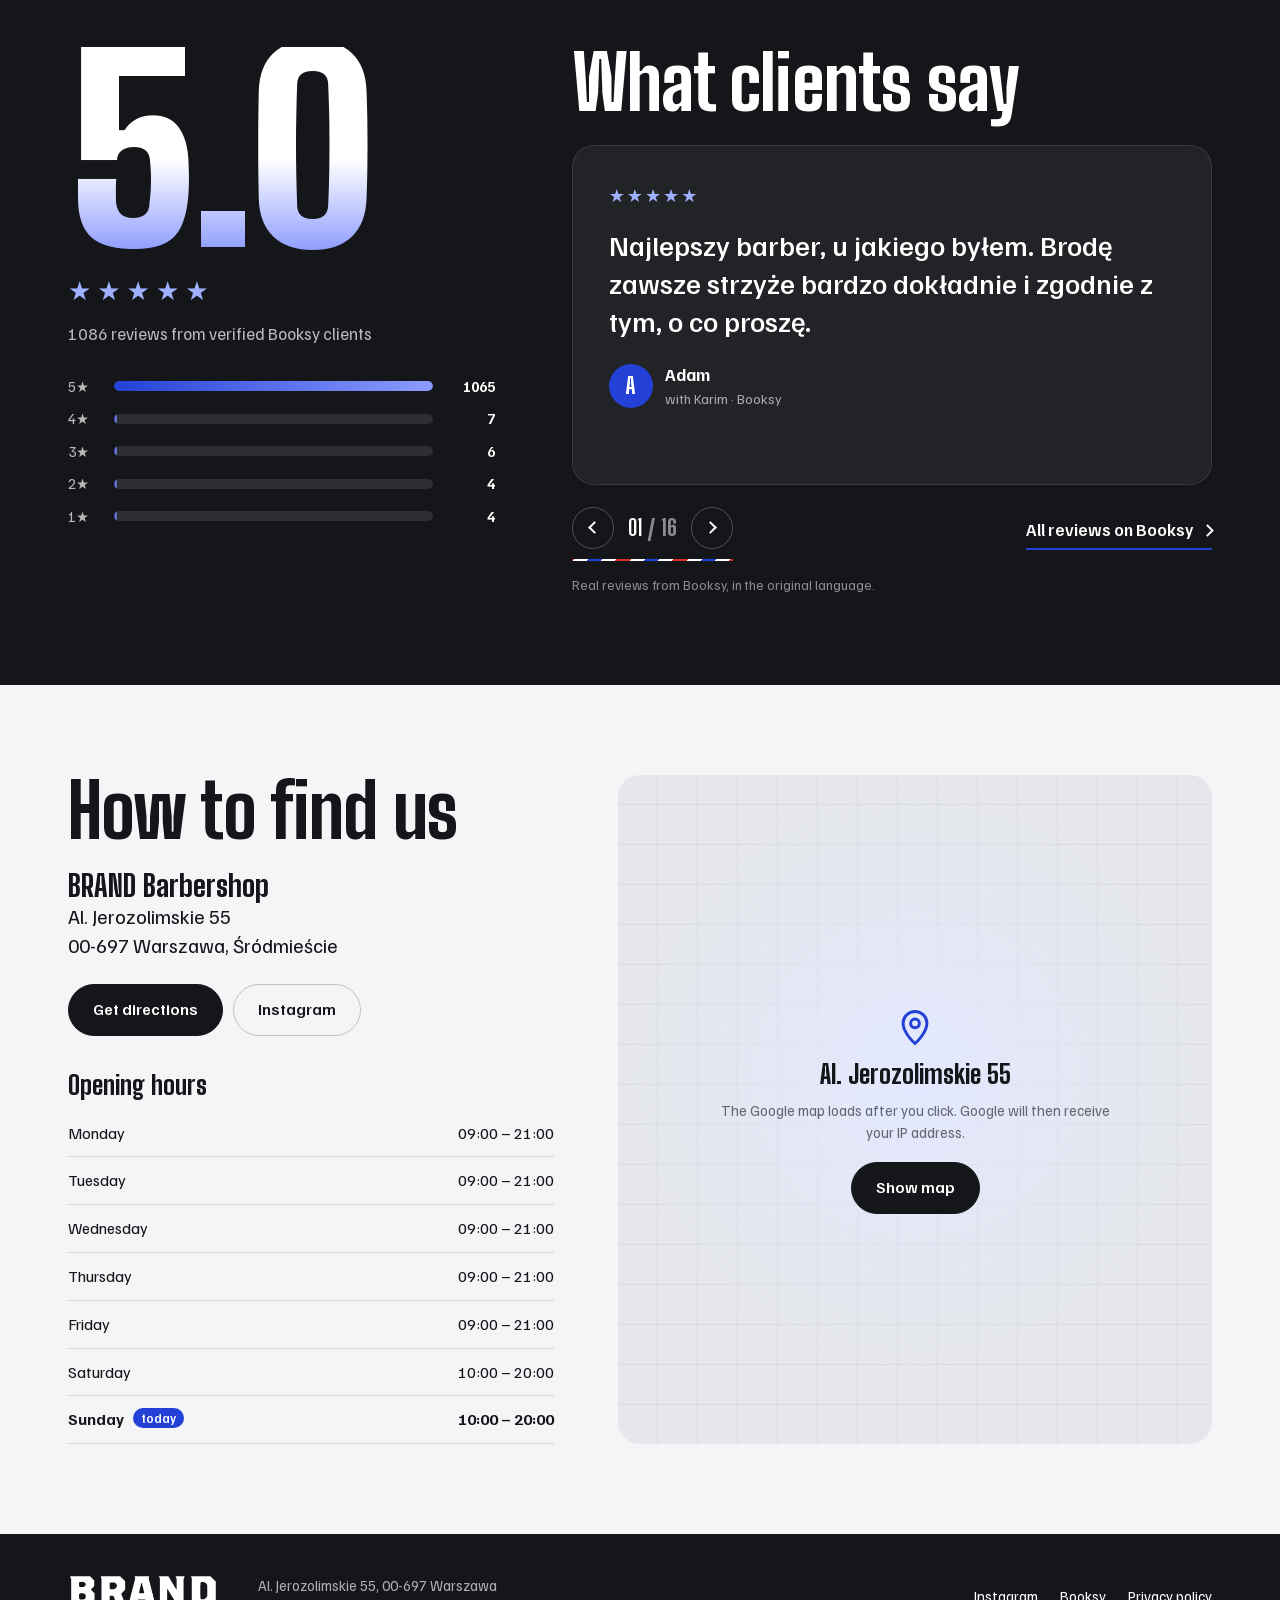
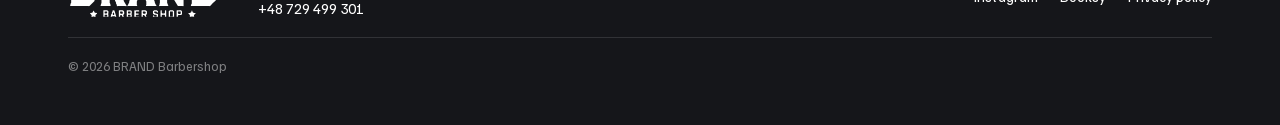
==== commit c14ed720: "Add Turkish language switch" ====
--- a/index.html
+++ b/index.html
@@ -10,7 +10,7 @@
   <link rel="icon" href="assets/favicon.svg" type="image/svg+xml">
   <link rel="preload" href="assets/fonts/big-shoulders-latin.woff2" as="font" type="font/woff2" crossorigin>
   <link rel="preload" href="assets/fonts/familjen-latin.woff2" as="font" type="font/woff2" crossorigin>
-  <link rel="stylesheet" href="css/style.css?v=15">
+  <link rel="stylesheet" href="css/style.css?v=16">
   <script>try{if(localStorage.getItem('brand.theme')==='dark')document.documentElement.dataset.theme='dark'}catch(e){}</script>
 </head>
 <body>
@@ -42,6 +42,7 @@
           <button type="button" data-lang="pl">PL</button>
           <button type="button" data-lang="en">EN</button>
           <button type="button" data-lang="ru">RU</button>
+          <button type="button" data-lang="tr">TR</button>
         </div>
         <a class="btn btn--dark btn--sm topbar__book" href="#cennik" data-i18n="ui.book">Umów wizytę</a>
         <button class="theme" id="themeBtn" type="button" data-i18n-aria="ui.theme" aria-label="Zmień motyw">
@@ -294,7 +295,7 @@
     <a class="btn btn--accent btn--sm" id="dockBook" href="#" target="_blank" rel="noopener" tabindex="-1" data-i18n="dock.book">Rezerwuj</a>
   </div>
 
-  <script src="js/i18n.js?v=15"></script>
-  <script src="js/main.js?v=15"></script>
+  <script src="js/i18n.js?v=16"></script>
+  <script src="js/main.js?v=16"></script>
 </body>
 </html>
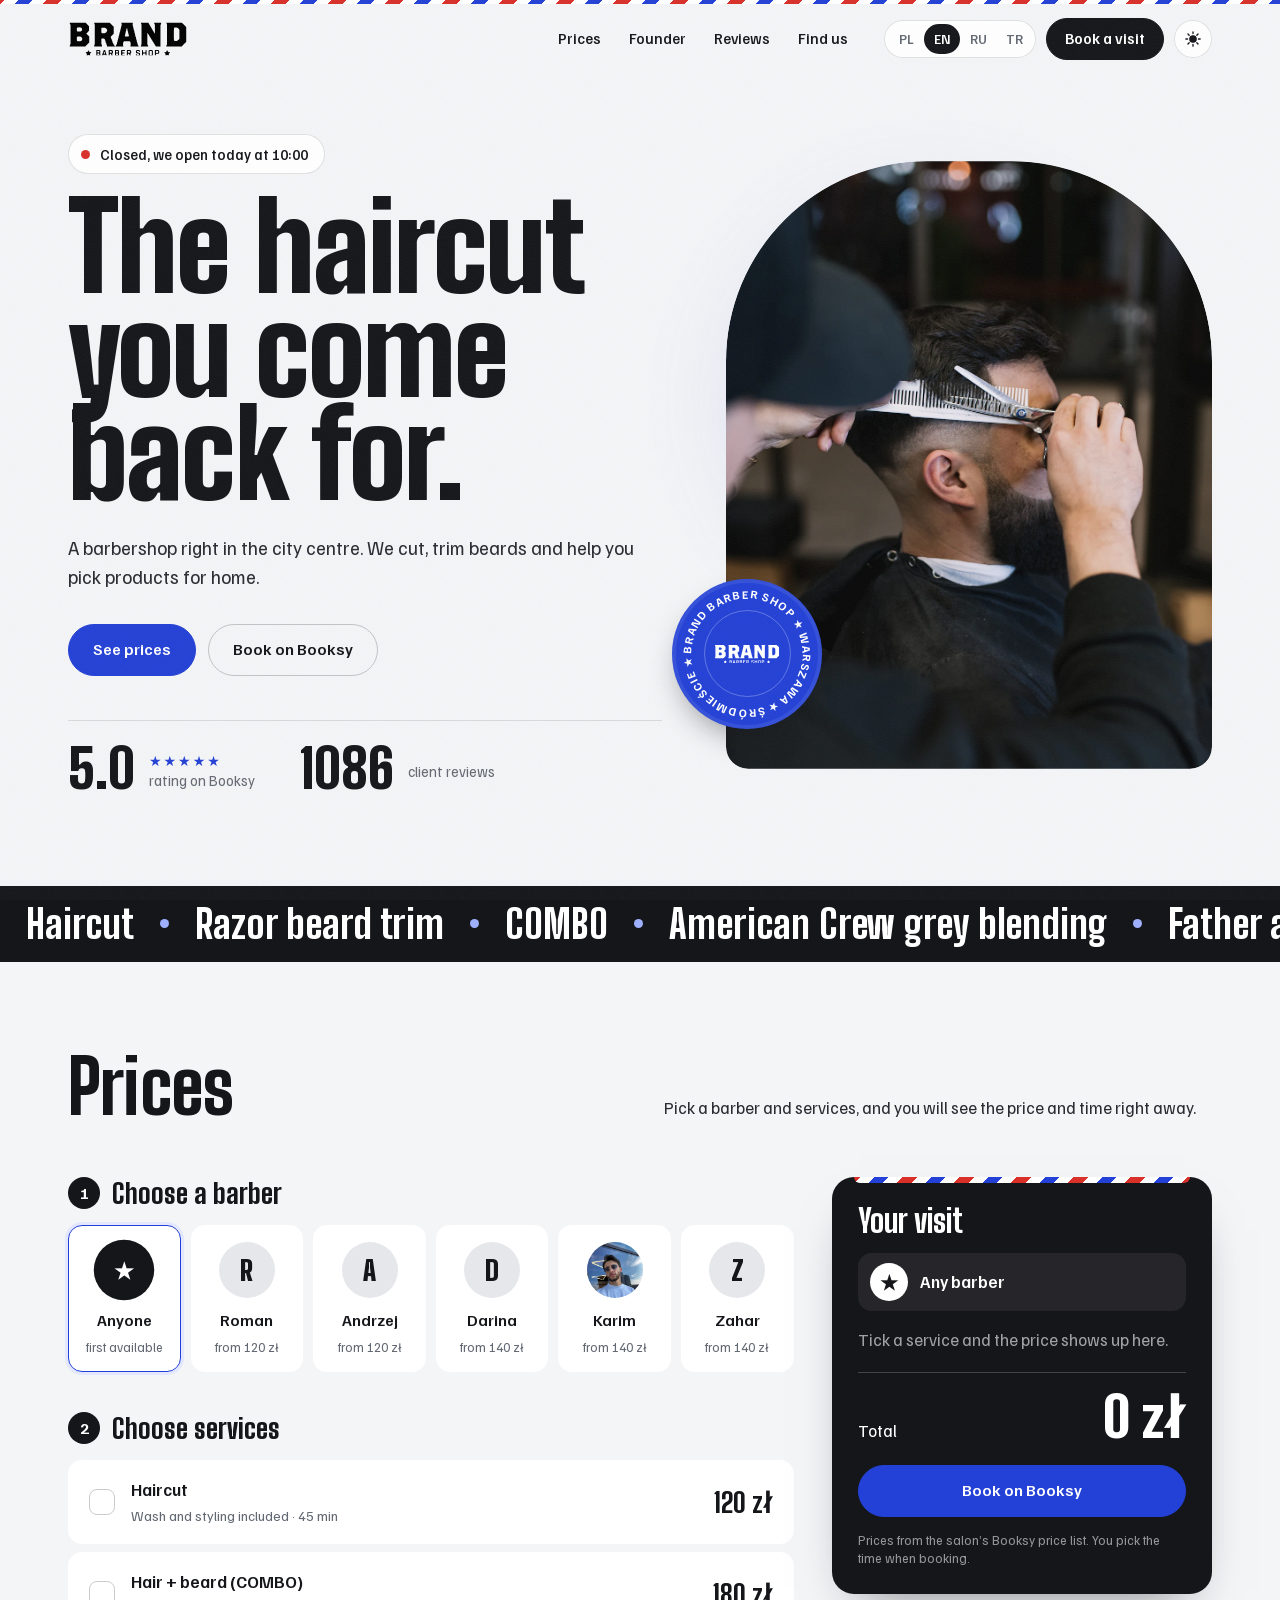
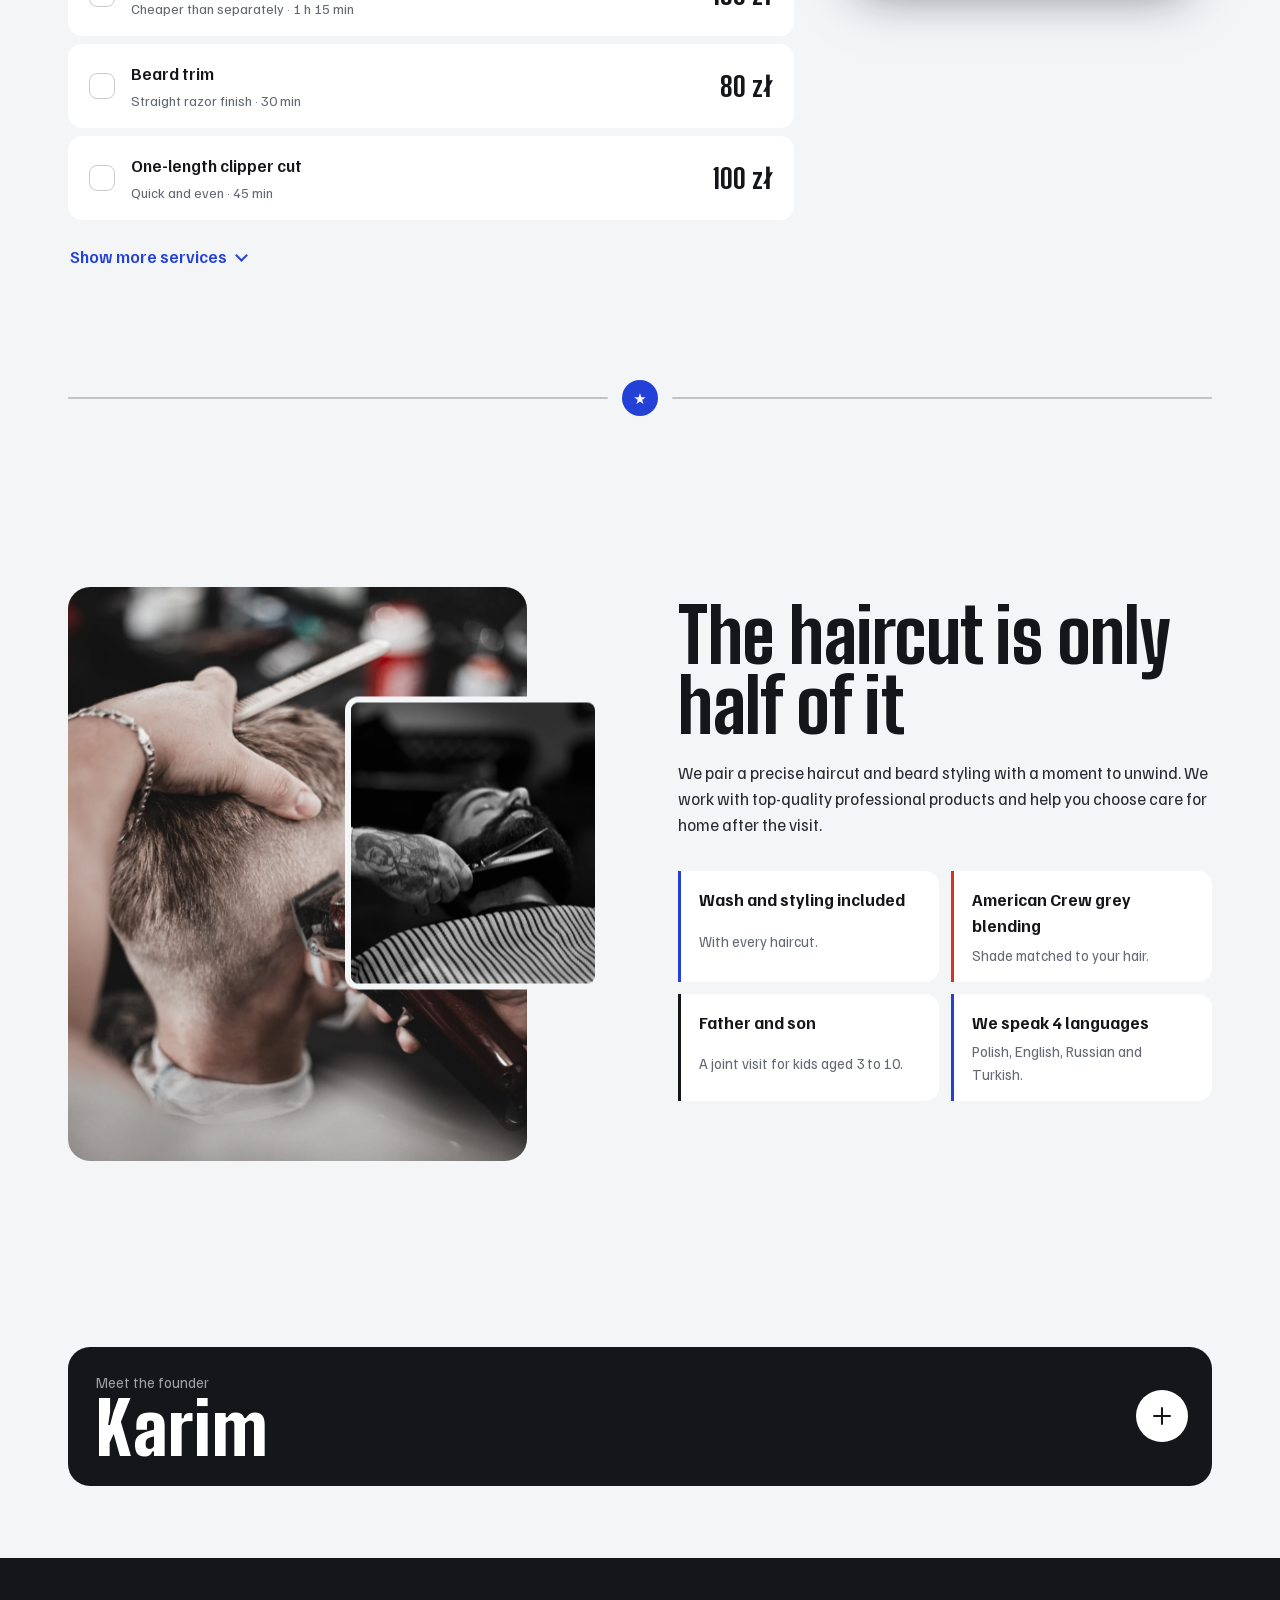
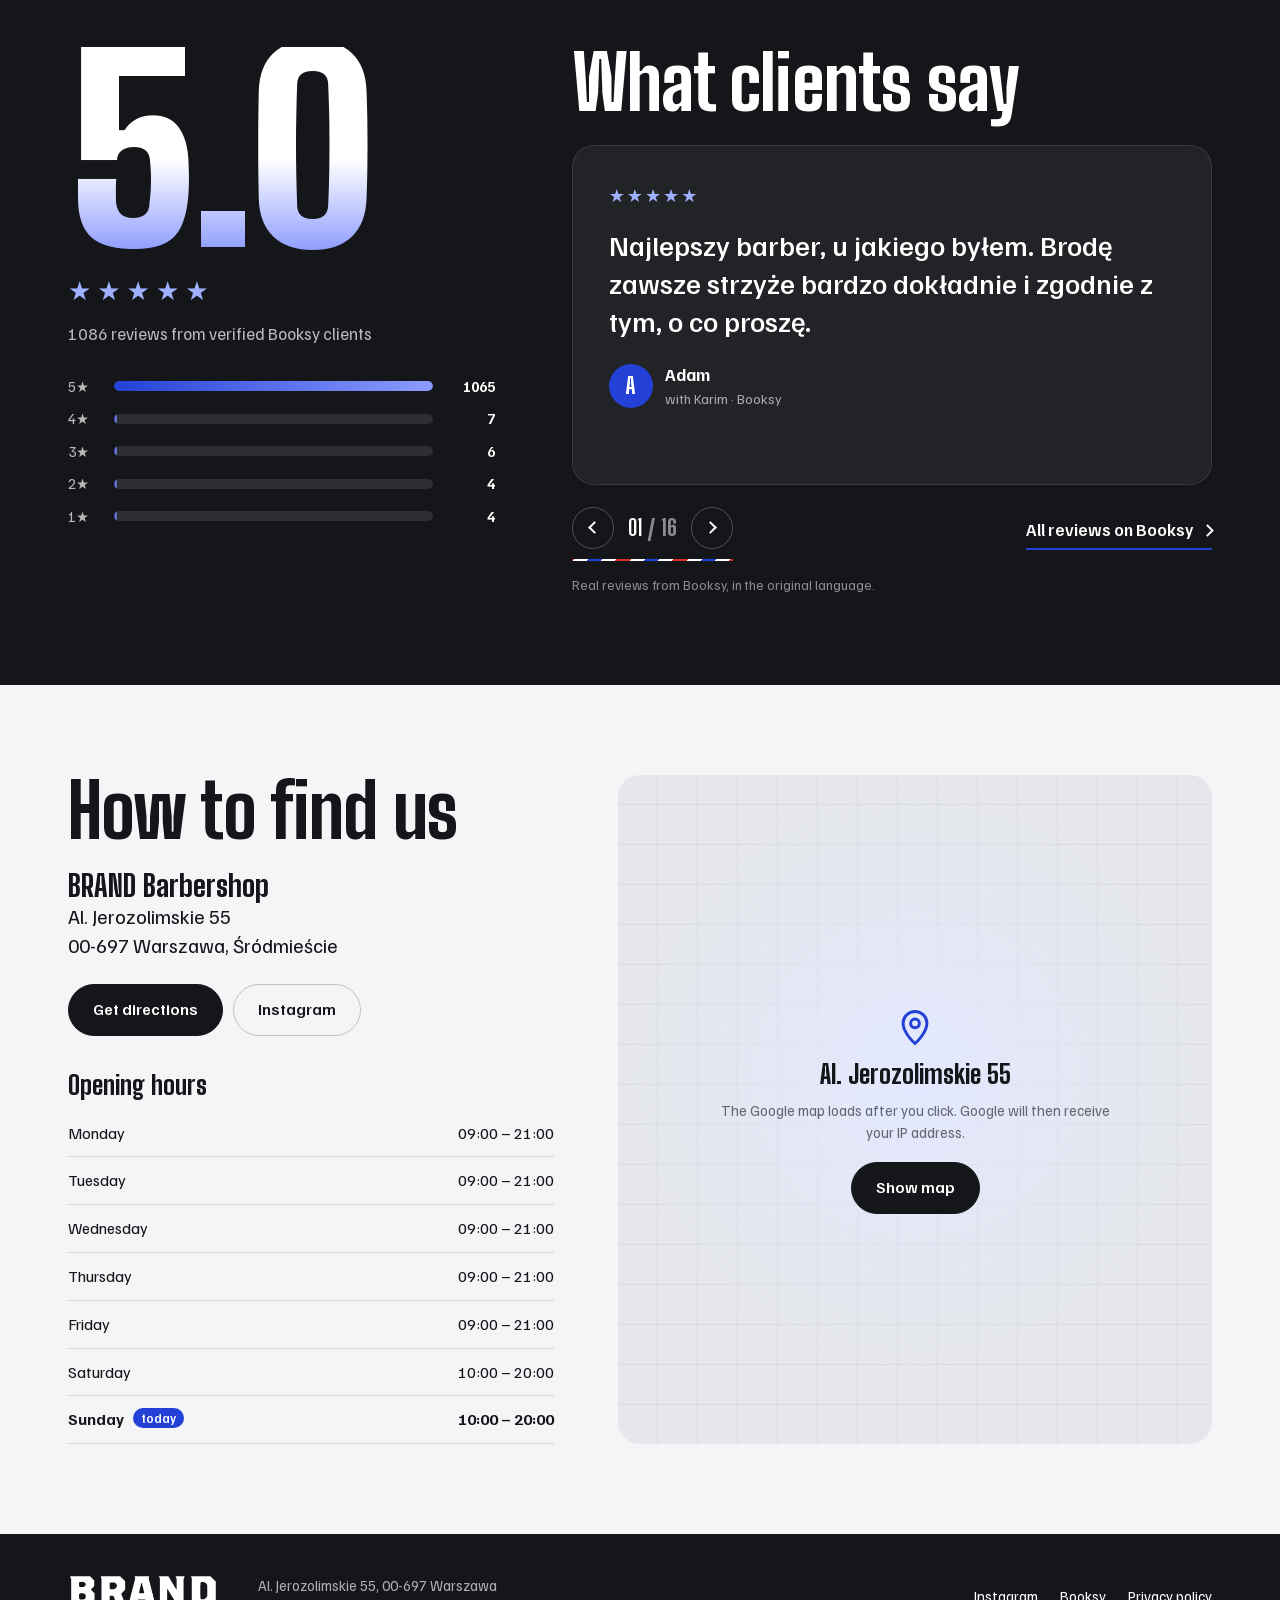
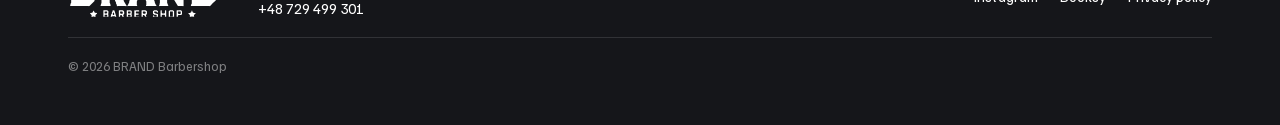
==== commit 9a1f2847: "Update asset version" ====
--- a/index.html
+++ b/index.html
@@ -10,7 +10,7 @@
   <link rel="icon" href="assets/favicon.svg" type="image/svg+xml">
   <link rel="preload" href="assets/fonts/big-shoulders-latin.woff2" as="font" type="font/woff2" crossorigin>
   <link rel="preload" href="assets/fonts/familjen-latin.woff2" as="font" type="font/woff2" crossorigin>
-  <link rel="stylesheet" href="css/style.css?v=16">
+  <link rel="stylesheet" href="css/style.css?v=17">
   <script>try{if(localStorage.getItem('brand.theme')==='dark')document.documentElement.dataset.theme='dark'}catch(e){}</script>
 </head>
 <body>
@@ -295,7 +295,7 @@
     <a class="btn btn--accent btn--sm" id="dockBook" href="#" target="_blank" rel="noopener" tabindex="-1" data-i18n="dock.book">Rezerwuj</a>
   </div>
 
-  <script src="js/i18n.js?v=16"></script>
-  <script src="js/main.js?v=16"></script>
+  <script src="js/i18n.js?v=17"></script>
+  <script src="js/main.js?v=17"></script>
 </body>
 </html>
--- a/css/style.css
+++ b/css/style.css
@@ -2803,11 +2803,11 @@
 }
 
 .is-glint {
-  background: linear-gradient(105deg, var(--c) 40%, var(--gold-ink) 46%, #fff4cf 50%, var(--gold-ink) 54%, var(--c) 60%) 100% 0 / 300% 100% no-repeat;
+  background: linear-gradient(105deg, var(--c) 30%, var(--gold-ink) 42%, #fff4cf 50%, var(--gold-ink) 58%, var(--c) 70%) 100% 0 / 250% 100% no-repeat;
   -webkit-background-clip: text;
   background-clip: text;
   -webkit-text-fill-color: transparent;
-  animation: glint 1.3s var(--ease) both;
+  animation: glint 1.3s linear both;
 }
 
 .is-glow {
@@ -2819,8 +2819,8 @@
     background-position: 100% 0;
     filter: drop-shadow(0 0 0 rgba(255, 190, 64, 0));
   }
-  45% {
-    filter: drop-shadow(0 0 12px rgba(255, 190, 64, .45));
+  35% {
+    filter: drop-shadow(0 0 14px rgba(255, 190, 64, .5));
   }
   100% {
     background-position: 0 0;
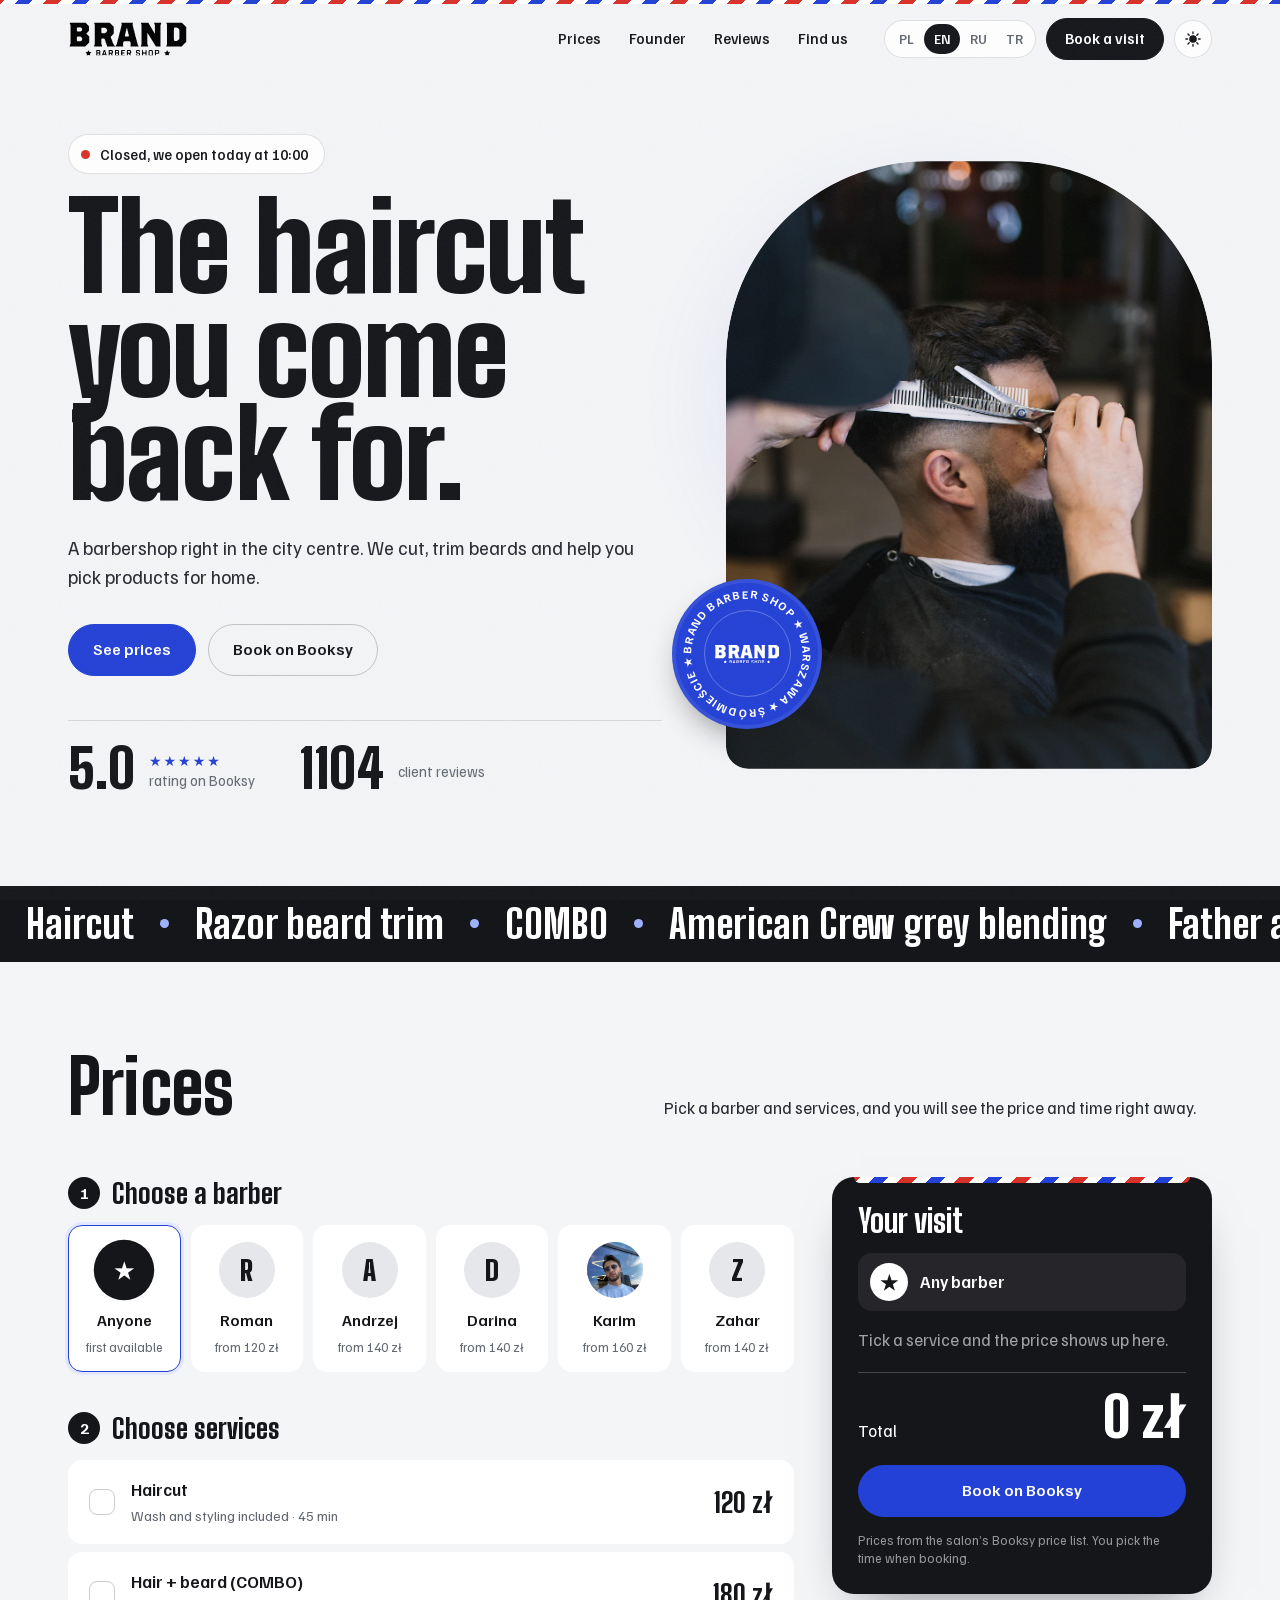
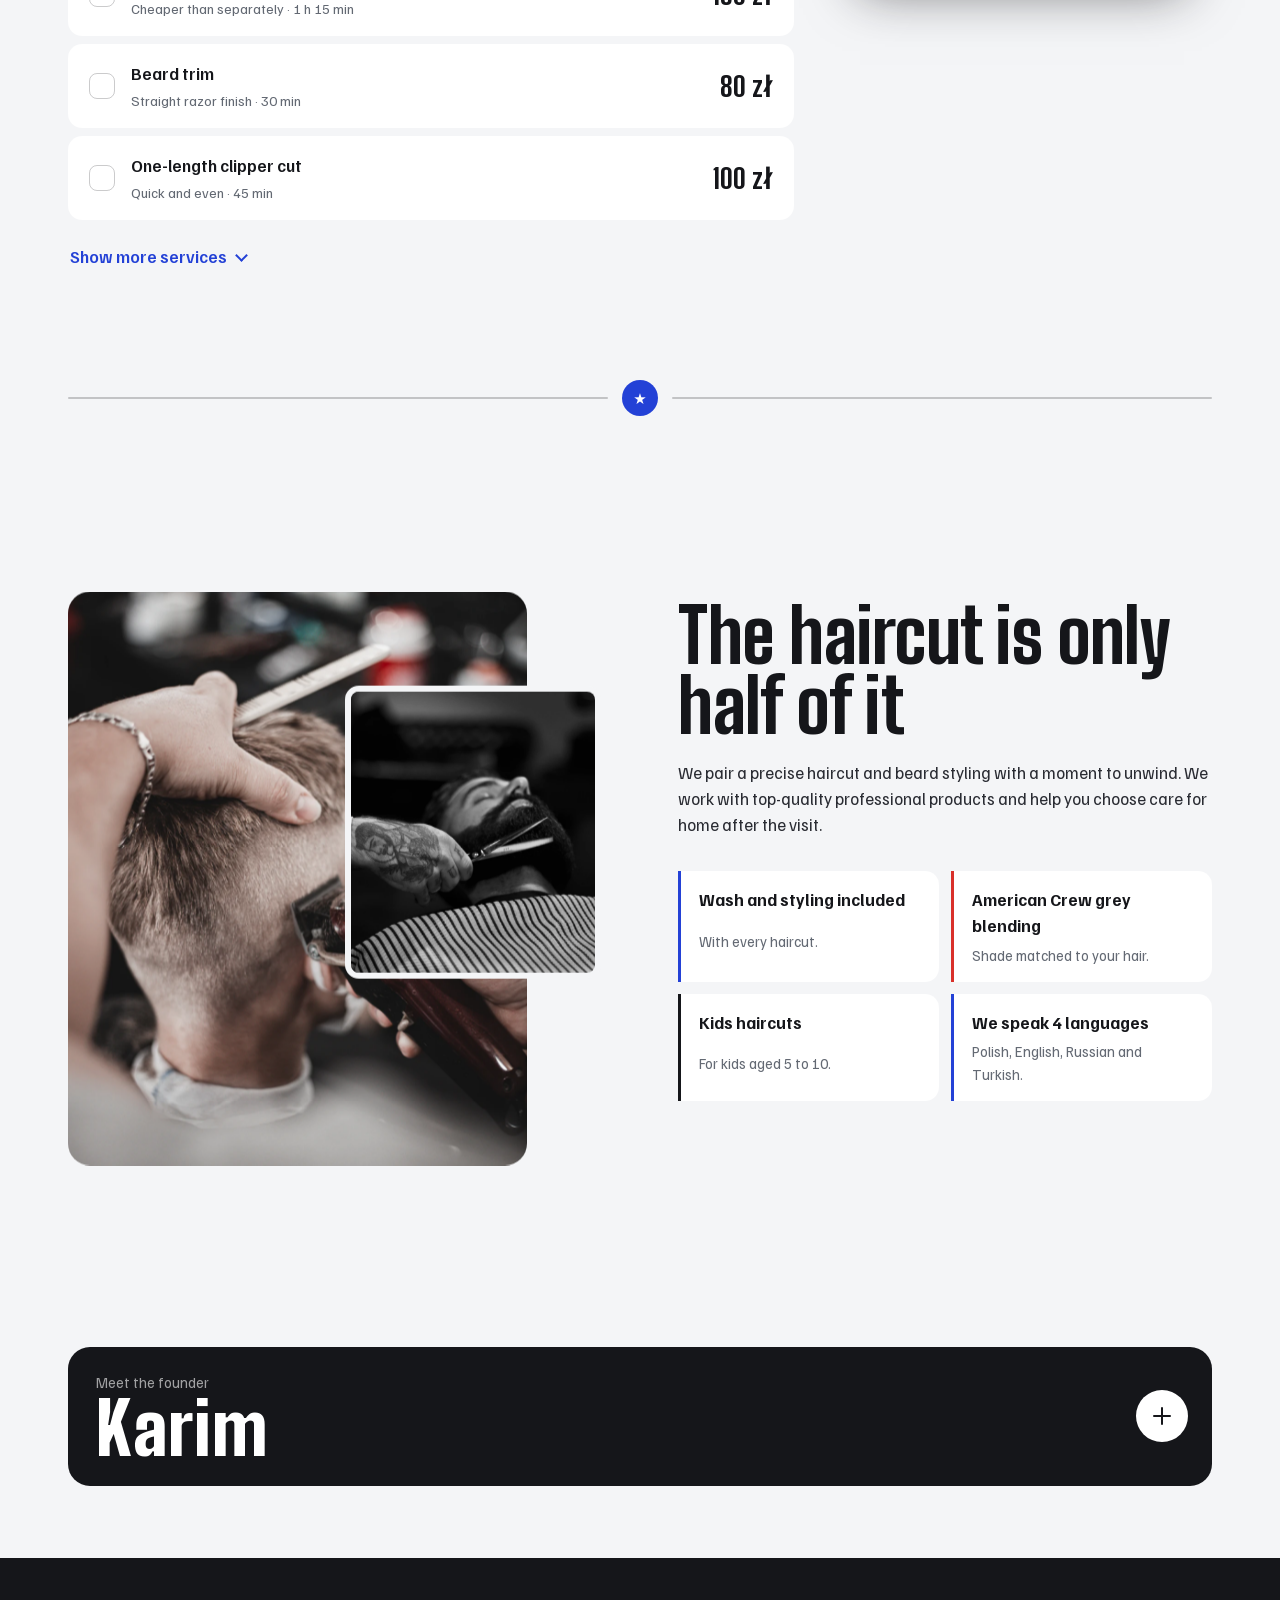
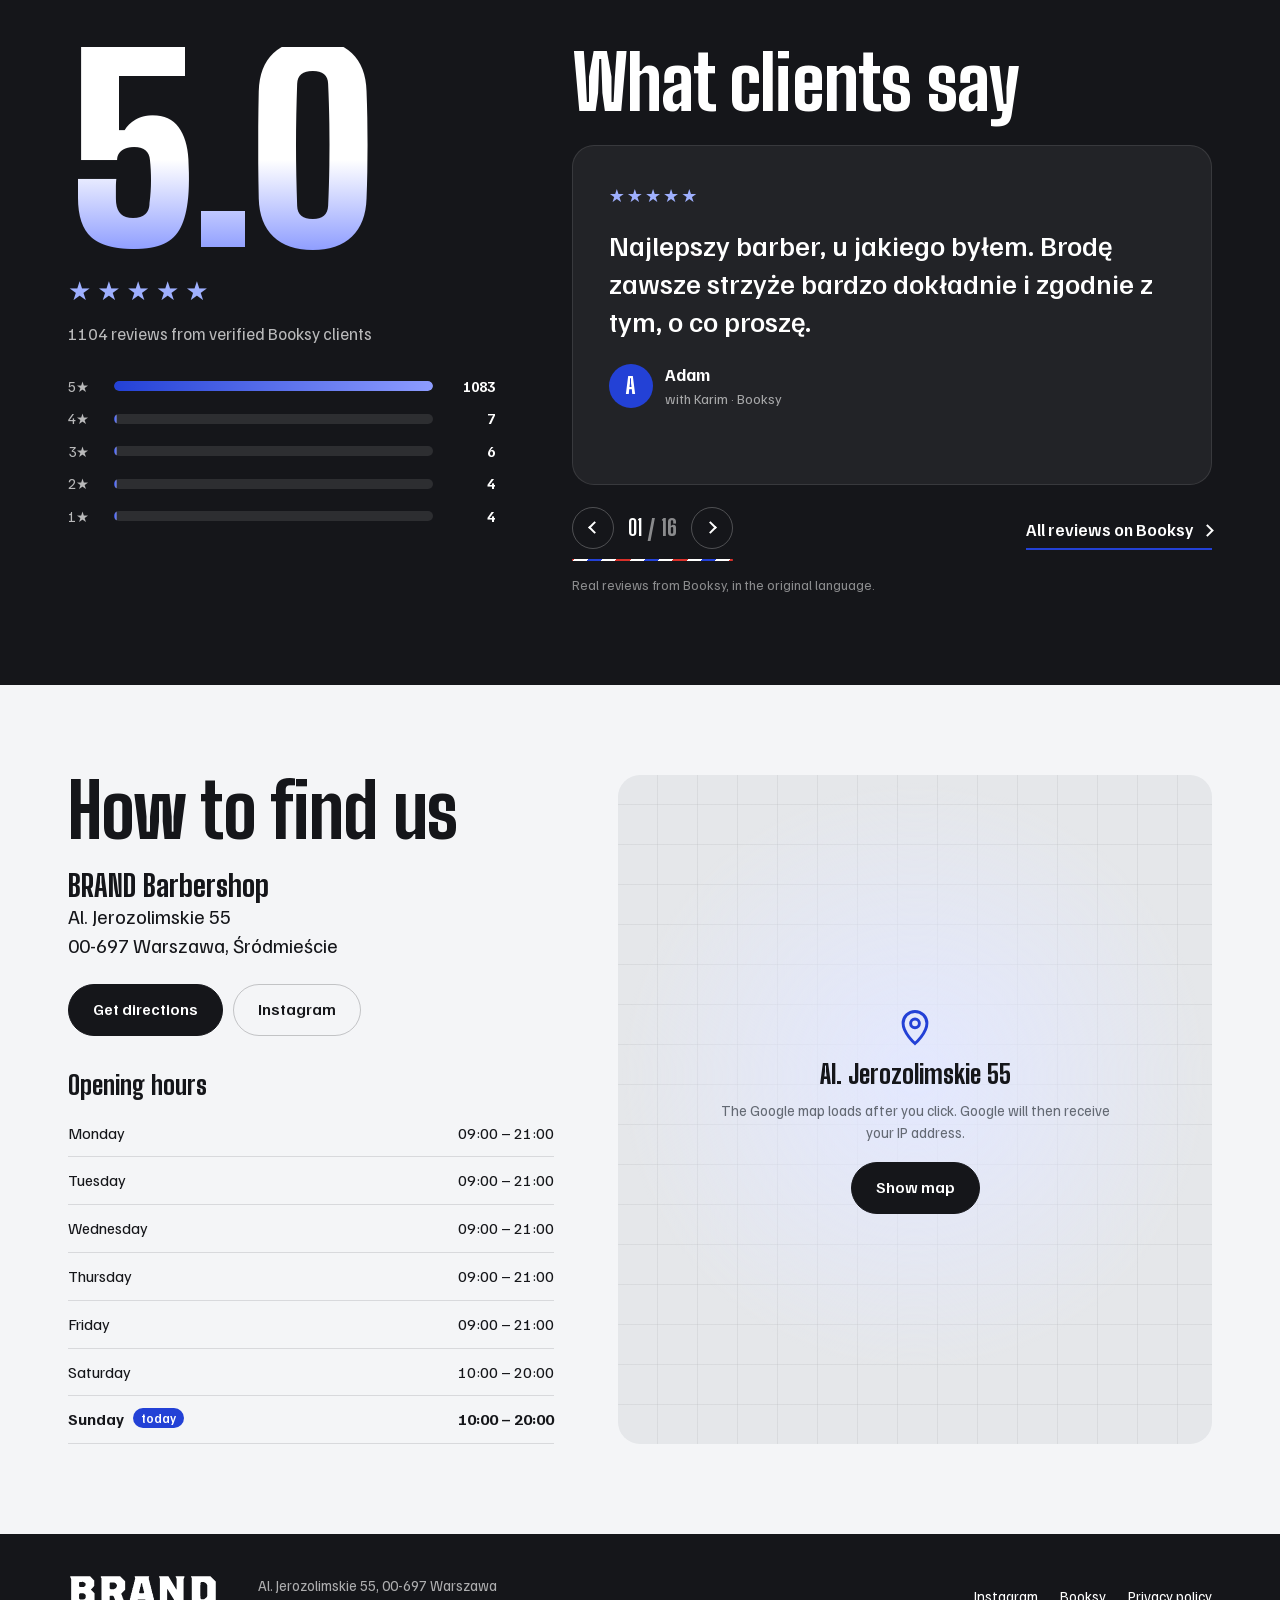
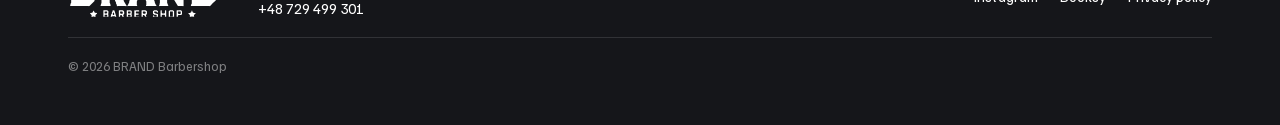
==== commit b60ed2ca: "Update reviews count and kids section" ====
--- a/index.html
+++ b/index.html
@@ -106,7 +106,7 @@
             <dd><span class="stars" aria-hidden="true">★★★★★</span><span data-i18n="hero.rating">ocena na Booksy</span></dd>
           </div>
           <div class="fact">
-            <dt><b class="fact__big" data-count="1086">1086</b></dt>
+            <dt><b class="fact__big" data-count="1104">1104</b></dt>
             <dd data-i18n="hero.reviews">opinii klientów</dd>
           </div>
         </dl>
@@ -195,7 +195,7 @@
         <ul class="perks">
           <li><b data-i18n="about.k1">Mycie i&nbsp;modelowanie w&nbsp;cenie</b><span data-i18n="about.k1s">Przy każdym strzyżeniu włosów.</span></li>
           <li><b data-i18n="about.k2">Odsiwianie American Crew</b><span data-i18n="about.k2s">Kolor dobieramy do&nbsp;Twoich włosów.</span></li>
-          <li><b data-i18n="about.k3">Ojciec i&nbsp;syn</b><span data-i18n="about.k3s">Wspólna wizyta dla dzieci od&nbsp;3 do&nbsp;10 lat.</span></li>
+          <li><b data-i18n="about.k3">Strzyżenie dziecięce</b><span data-i18n="about.k3s">Dla dzieci od&nbsp;5 do&nbsp;10 lat.</span></li>
           <li><b data-i18n="about.k4">Mówimy w&nbsp;4 językach</b><span data-i18n="about.k4s">Polski, angielski, rosyjski i&nbsp;turecki.</span></li>
         </ul>
       </div>
@@ -229,7 +229,7 @@
         <div class="reviews__score">
           <b class="reviews__big" data-count="5" data-decimals="1">5.0</b>
           <span class="stars stars--lg" aria-hidden="true">★★★★★</span>
-          <p data-i18n="reviews.count">1086 opinii od&nbsp;potwierdzonych klientów Booksy</p>
+          <p data-i18n="reviews.count">1104 opinii od&nbsp;potwierdzonych klientów Booksy</p>
           <ul class="bars" id="bars"></ul>
         </div>
 
@@ -295,7 +295,7 @@
     <a class="btn btn--accent btn--sm" id="dockBook" href="#" target="_blank" rel="noopener" tabindex="-1" data-i18n="dock.book">Rezerwuj</a>
   </div>
 
-  <script src="js/i18n.js?v=17"></script>
-  <script src="js/main.js?v=17"></script>
+  <script src="js/i18n.js?v=18"></script>
+  <script src="js/main.js?v=18"></script>
 </body>
 </html>
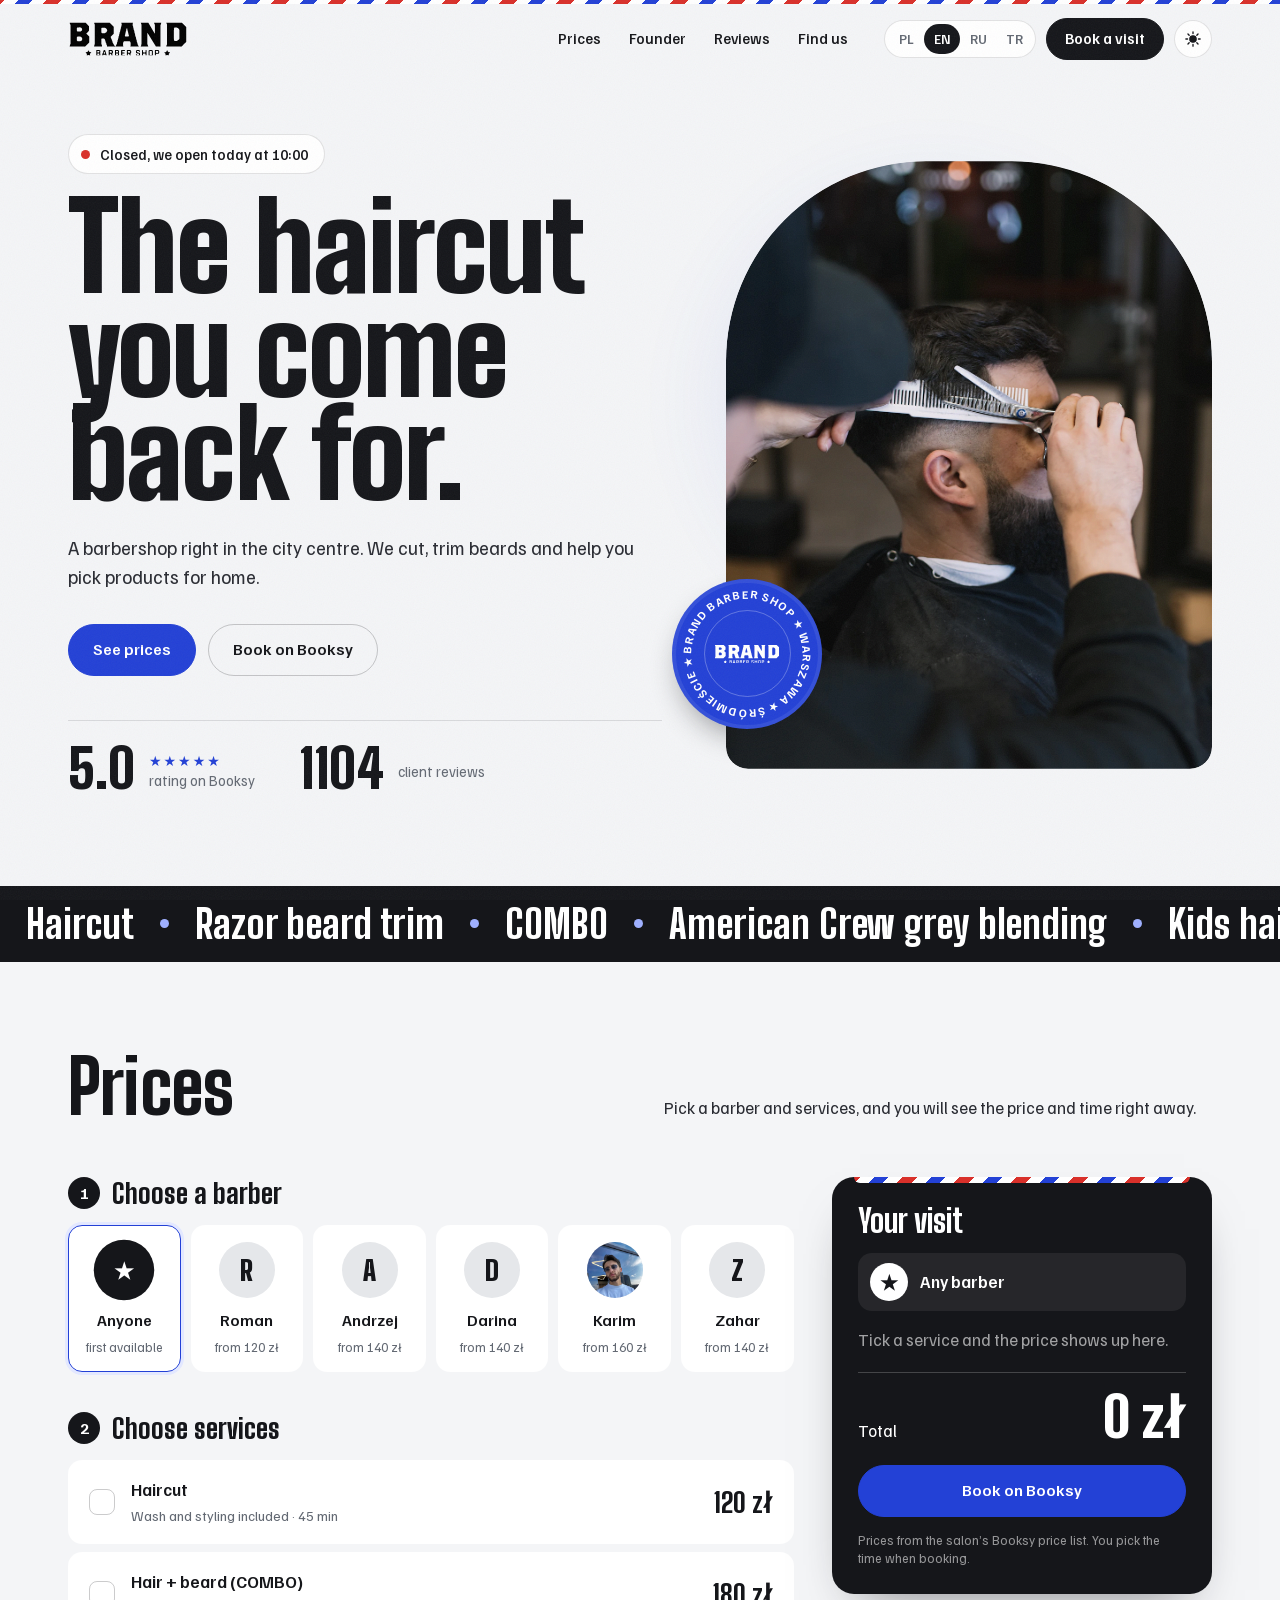
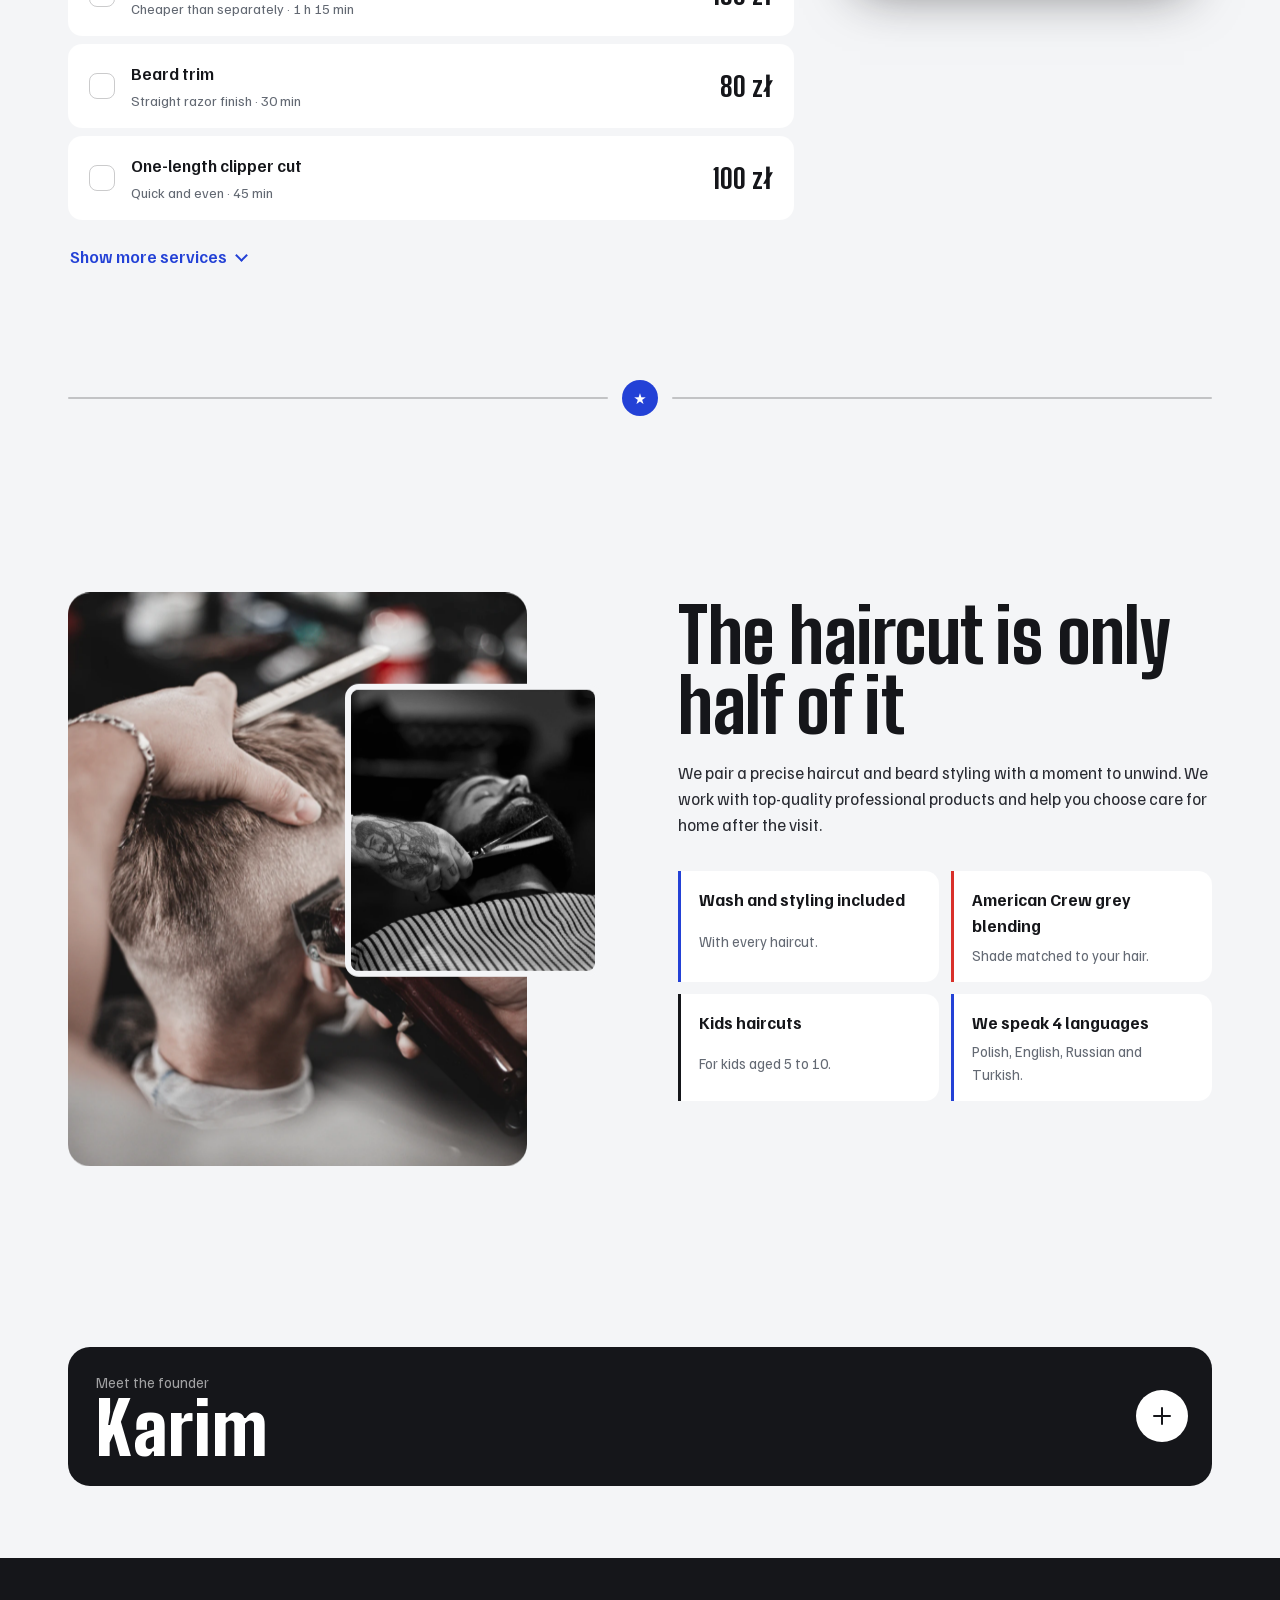
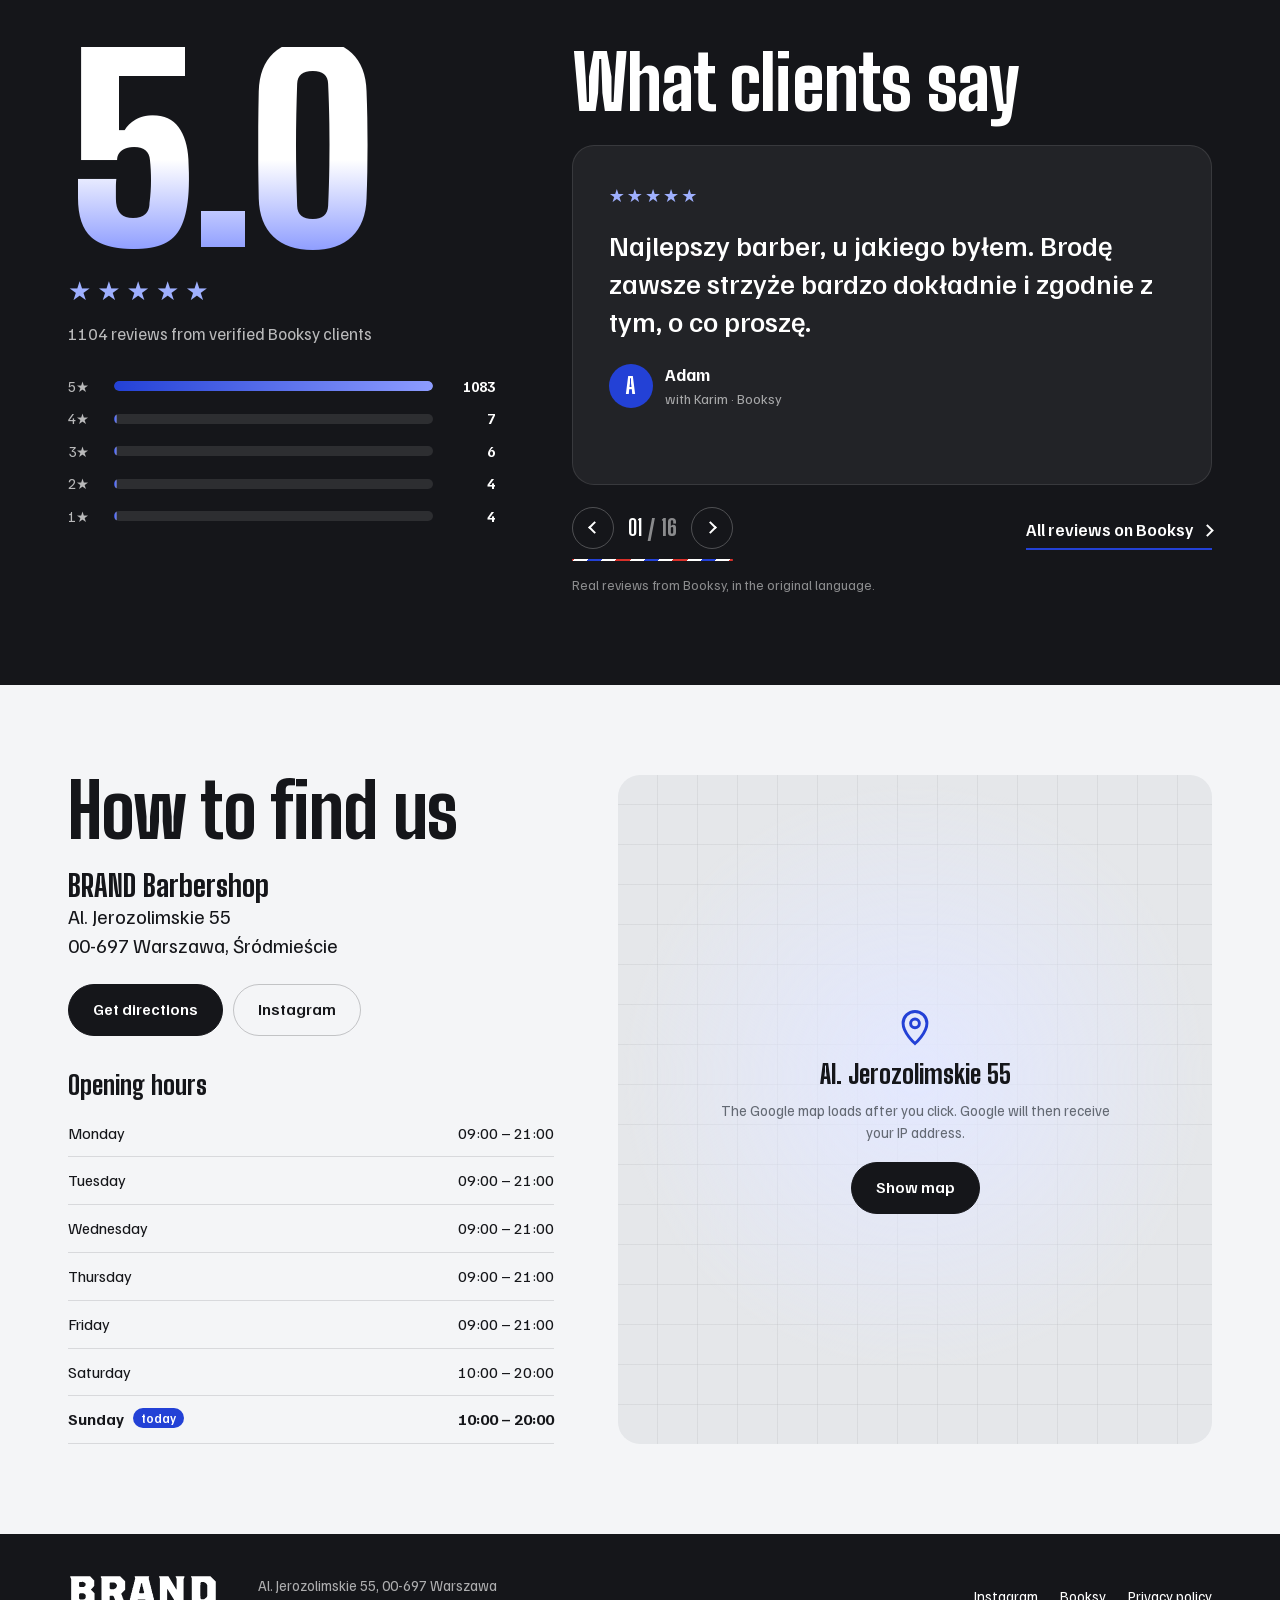
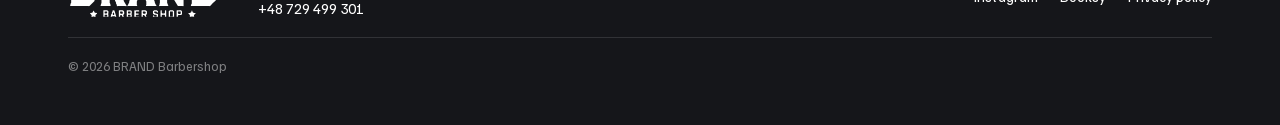
==== commit ed46709b: "Update asset version" ====
--- a/index.html
+++ b/index.html
@@ -295,7 +295,7 @@
     <a class="btn btn--accent btn--sm" id="dockBook" href="#" target="_blank" rel="noopener" tabindex="-1" data-i18n="dock.book">Rezerwuj</a>
   </div>
 
-  <script src="js/i18n.js?v=18"></script>
+  <script src="js/i18n.js?v=19"></script>
   <script src="js/main.js?v=18"></script>
 </body>
 </html>
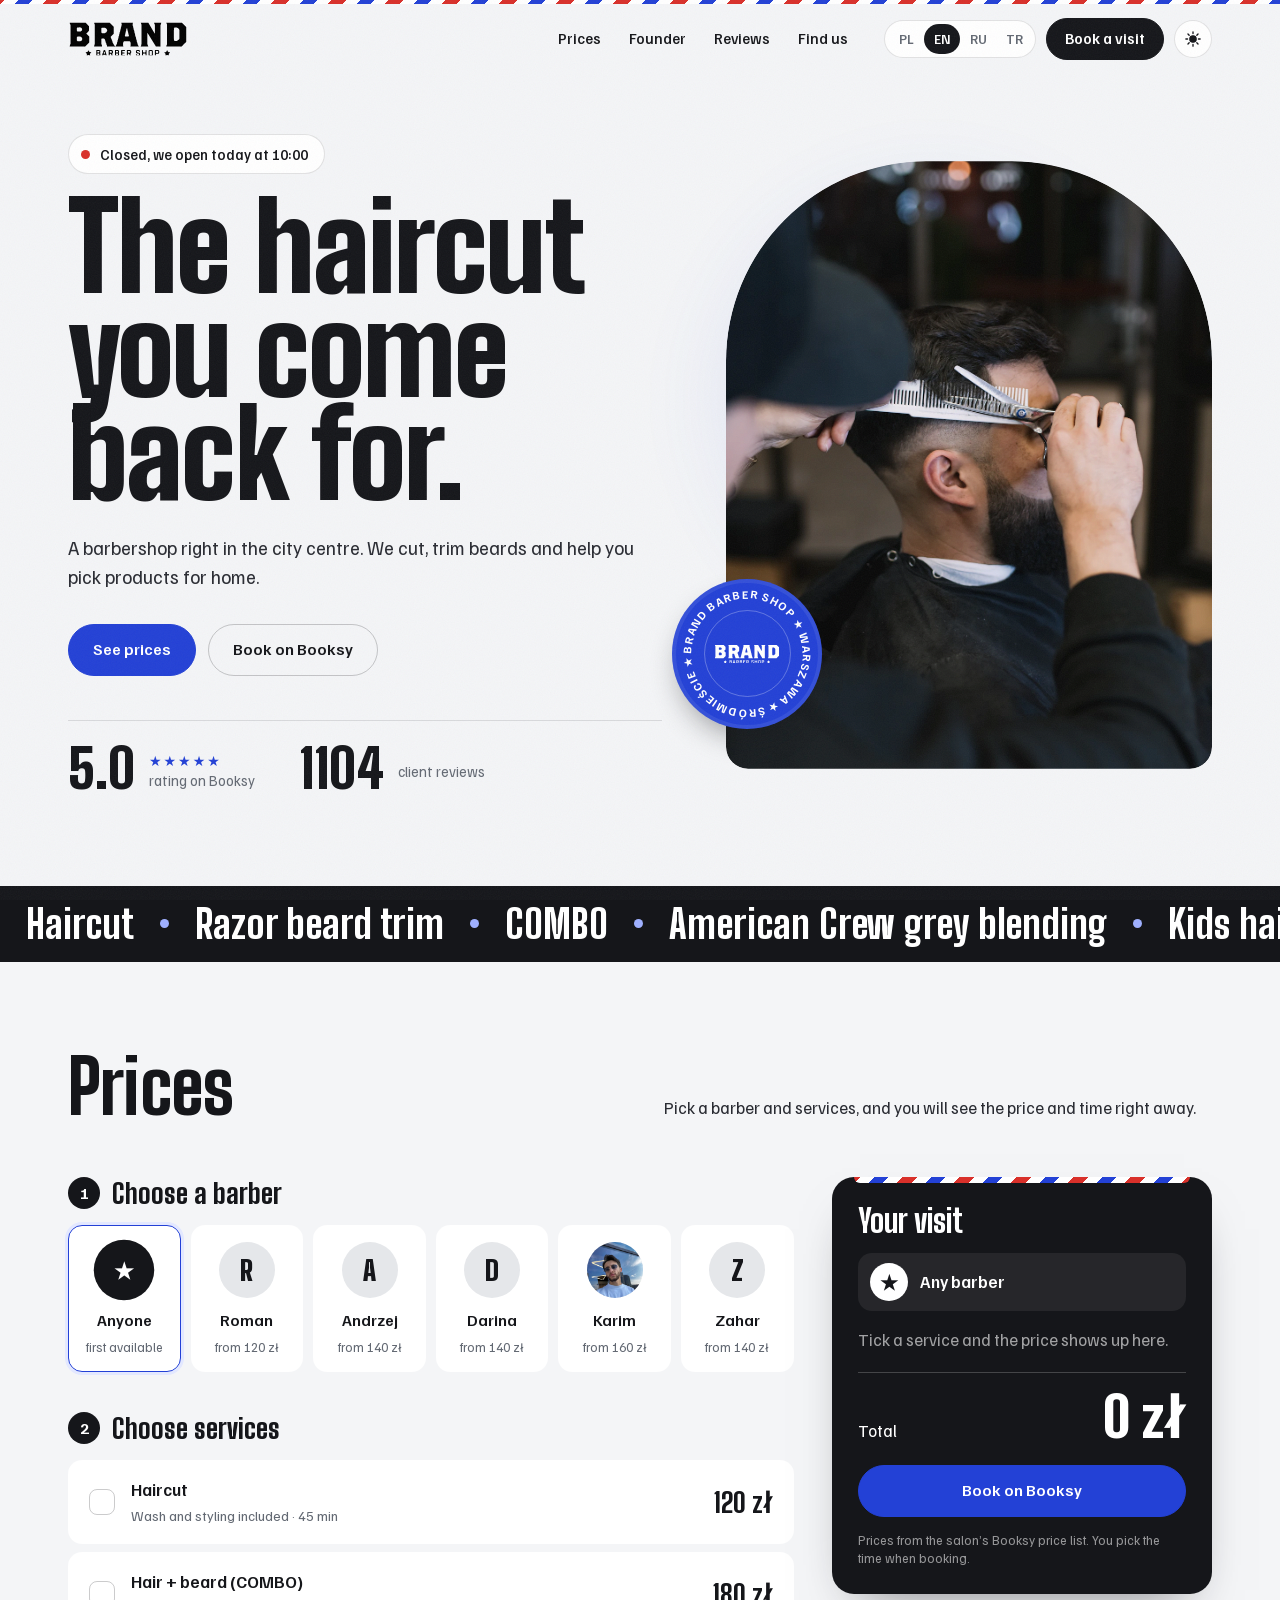
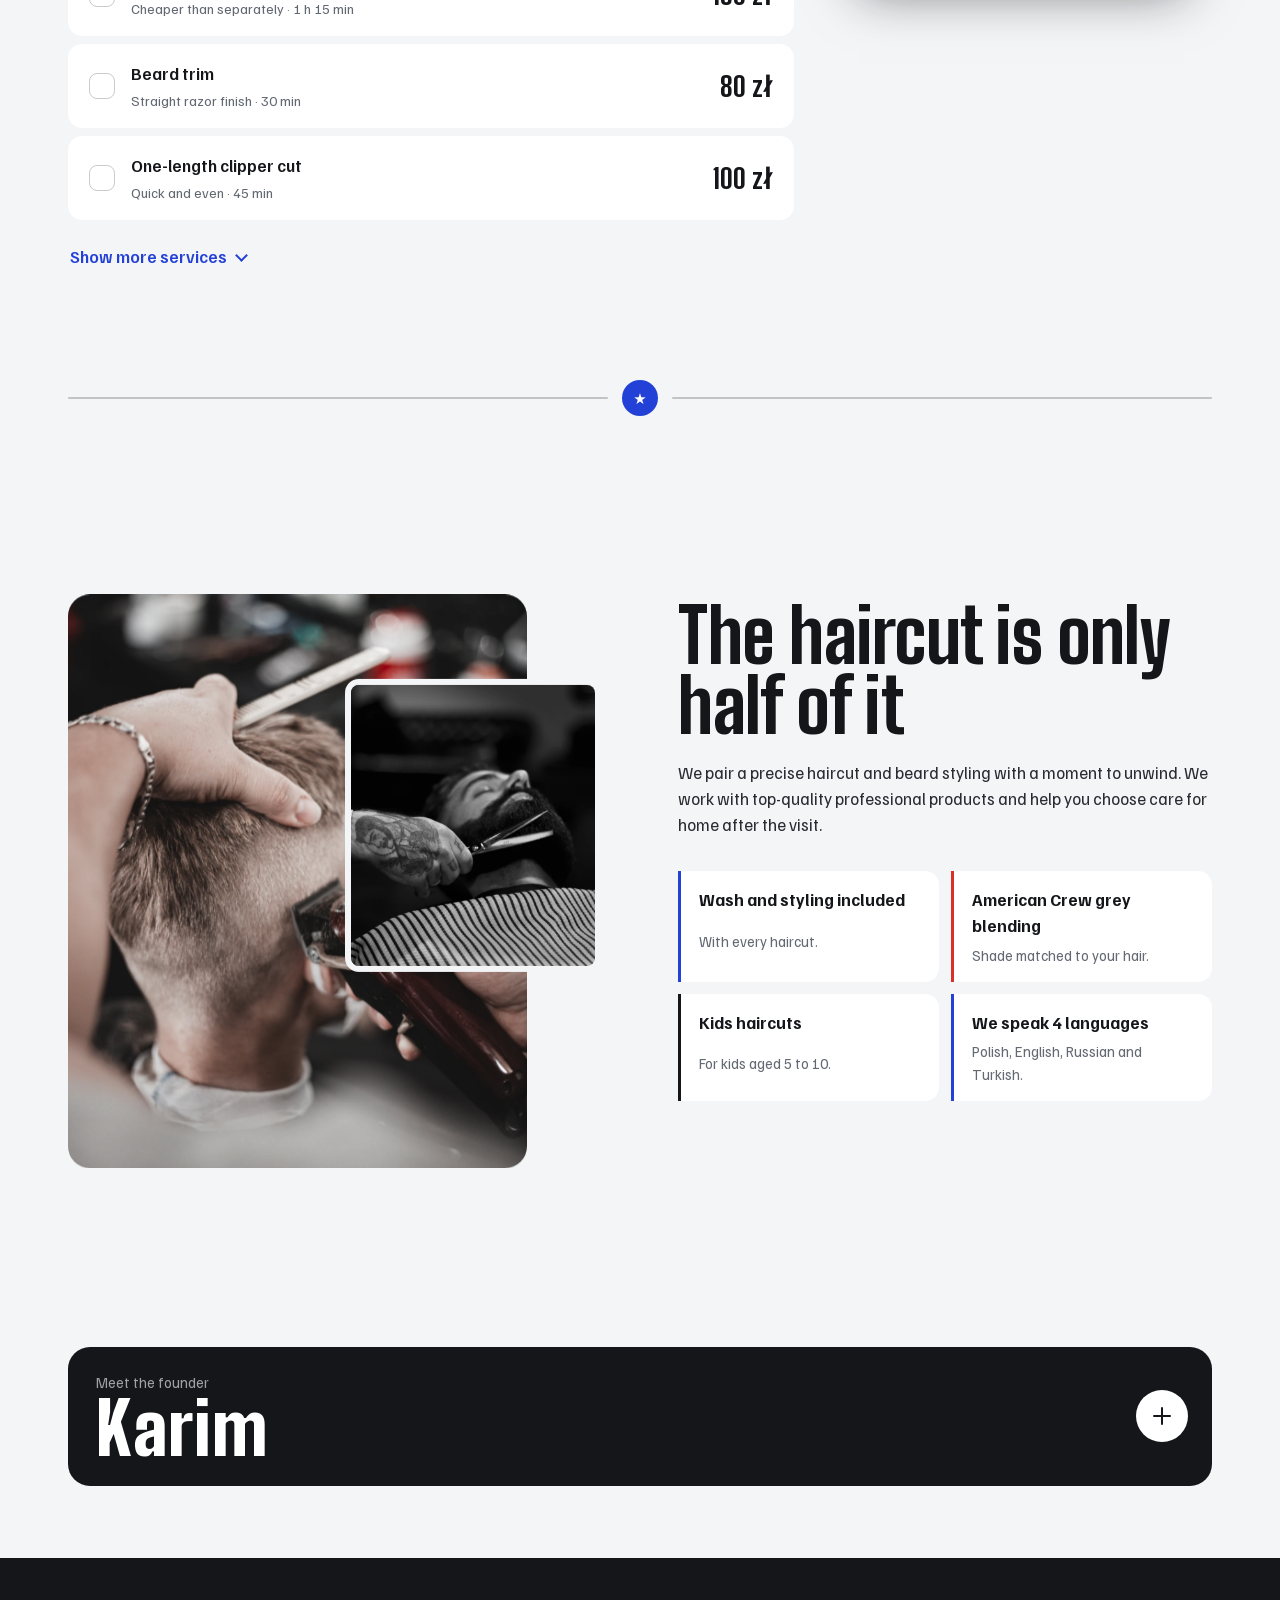
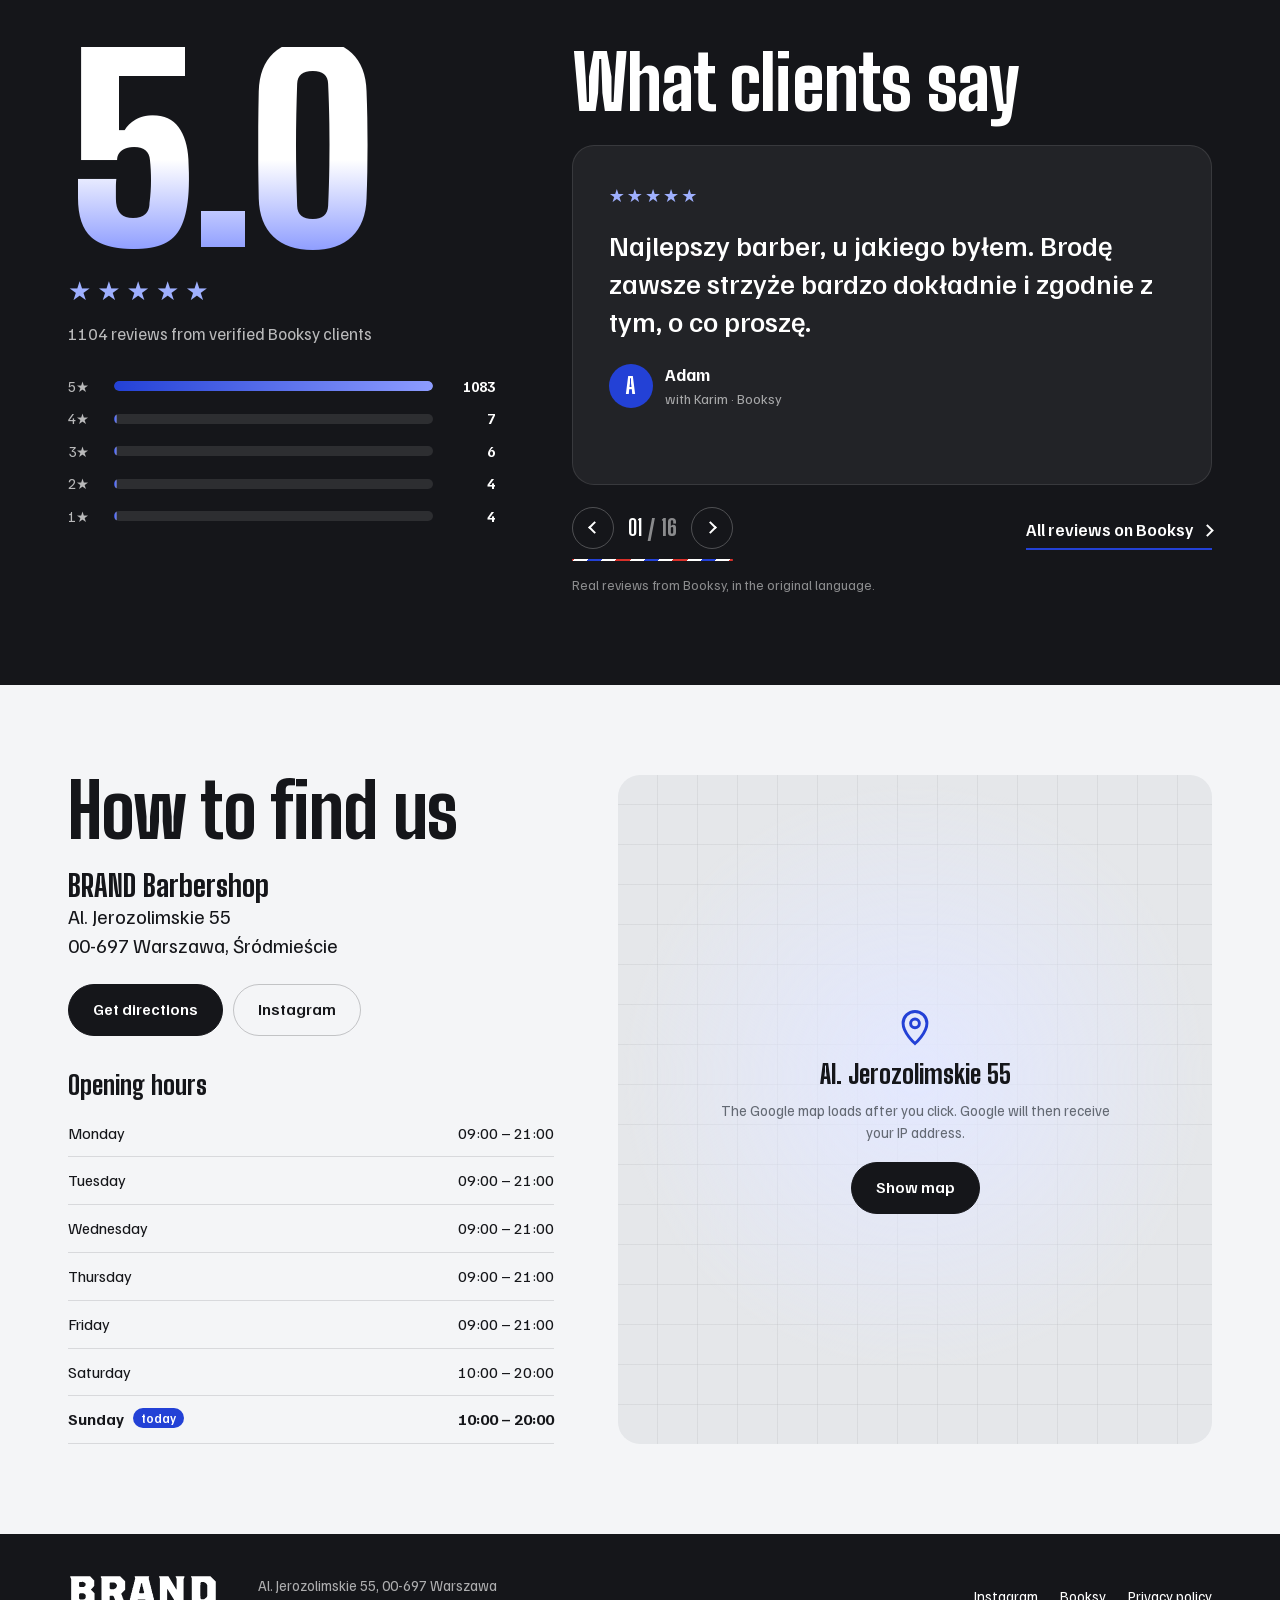
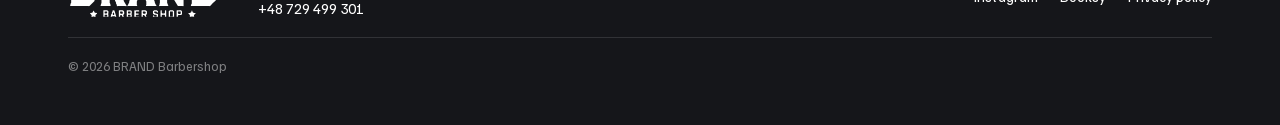
==== commit d232ac1e: "Update asset version" ====
--- a/index.html
+++ b/index.html
@@ -10,7 +10,7 @@
   <link rel="icon" href="assets/favicon.svg" type="image/svg+xml">
   <link rel="preload" href="assets/fonts/big-shoulders-latin.woff2" as="font" type="font/woff2" crossorigin>
   <link rel="preload" href="assets/fonts/familjen-latin.woff2" as="font" type="font/woff2" crossorigin>
-  <link rel="stylesheet" href="css/style.css?v=17">
+  <link rel="stylesheet" href="css/style.css?v=18">
   <script>try{if(localStorage.getItem('brand.theme')==='dark')document.documentElement.dataset.theme='dark'}catch(e){}</script>
 </head>
 <body>
@@ -296,6 +296,6 @@
   </div>
 
   <script src="js/i18n.js?v=19"></script>
-  <script src="js/main.js?v=18"></script>
+  <script src="js/main.js?v=19"></script>
 </body>
 </html>
--- a/css/style.css
+++ b/css/style.css
@@ -178,7 +178,7 @@
   white-space: nowrap;
   overflow: hidden;
   isolation: isolate;
-  transition: transform .25s var(--spring), border-color .25s, color .25s, translate .45s var(--ease);
+  transition: border-color .25s, color .25s;
 }
 
 .btn::after {
@@ -193,14 +193,6 @@
 
 .btn:hover::after {
   transform: none;
-}
-
-.btn:hover {
-  transform: translateY(-2px);
-}
-
-.btn:active {
-  transform: scale(.97);
 }
 
 .btn--sm {
@@ -1149,10 +1141,6 @@
   opacity: 1;
 }
 
-.founder__btn:active {
-  transform: scale(.985);
-}
-
 .founder__label {
   display: grid;
 }
@@ -1279,10 +1267,6 @@
 }
 
 .founder__plus::after {
-  transform: rotate(90deg);
-}
-
-.founder__btn:hover .founder__plus {
   transform: rotate(90deg);
 }
 
